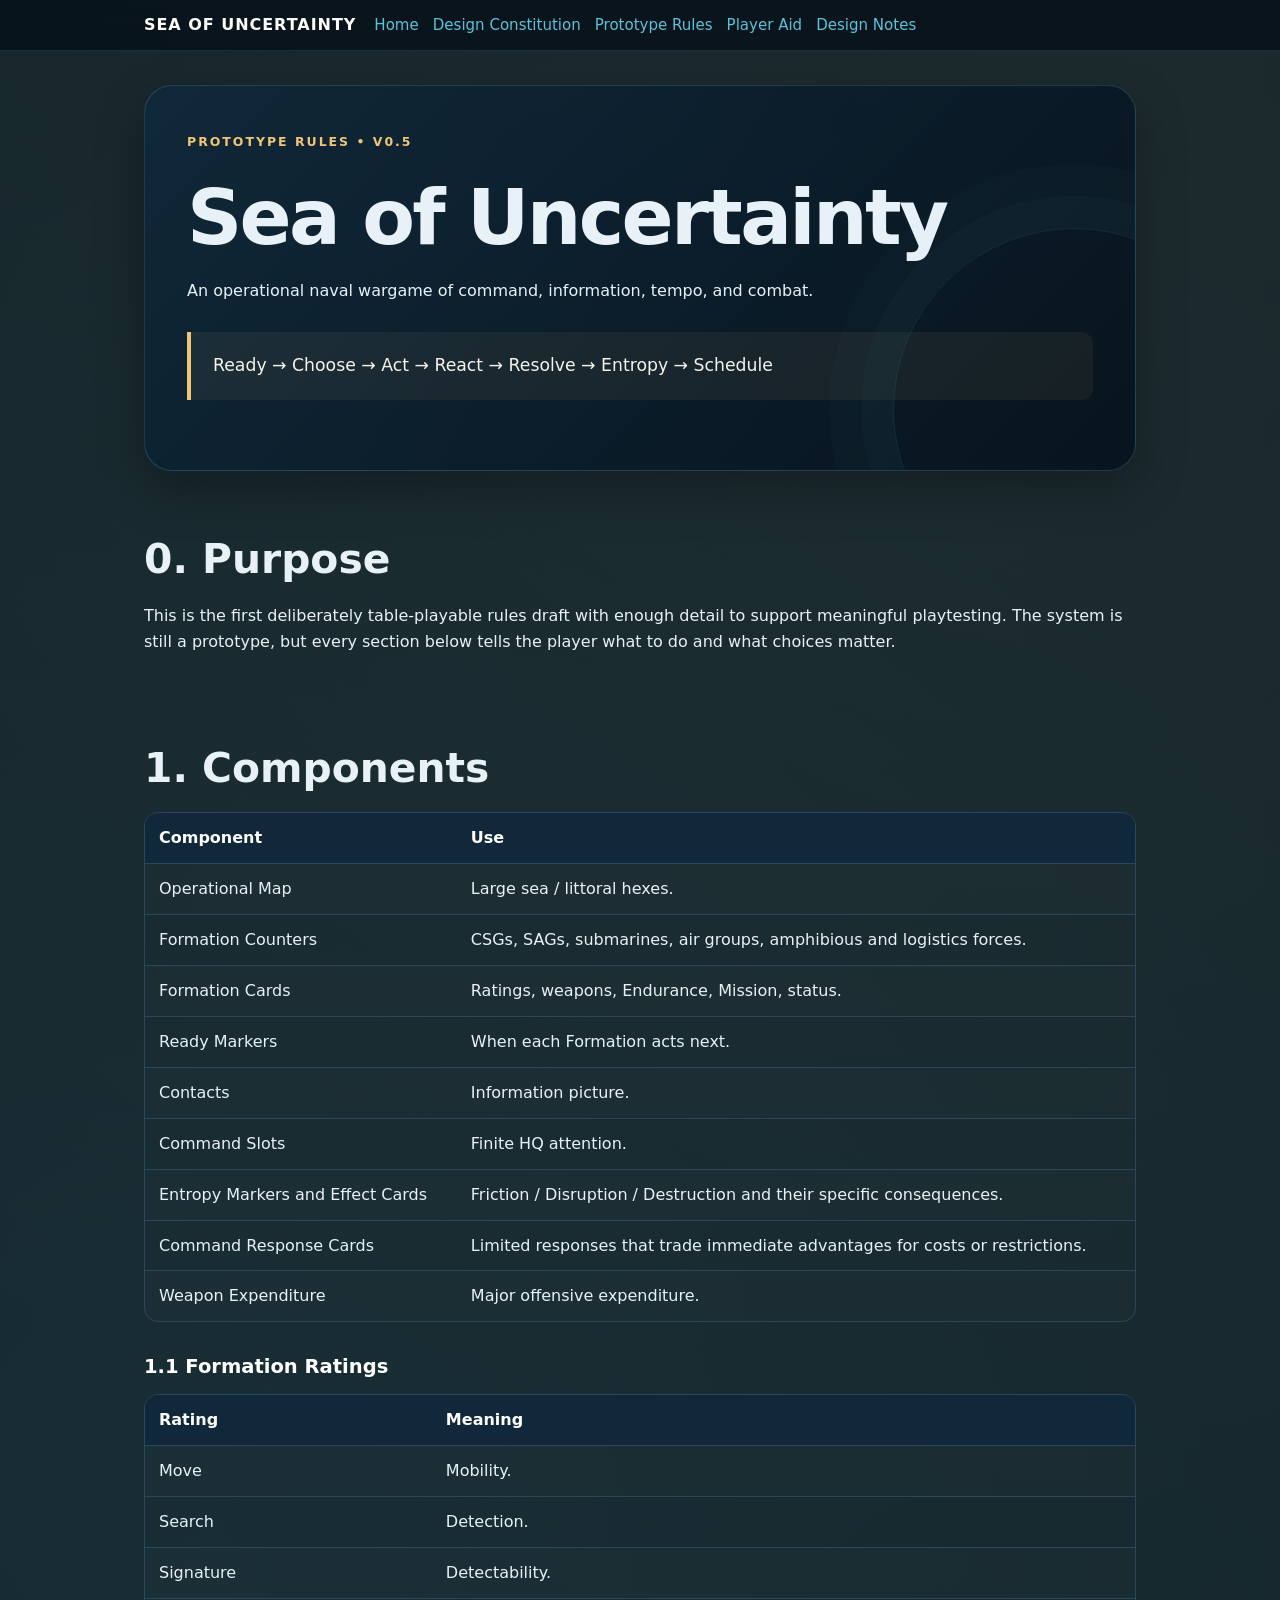
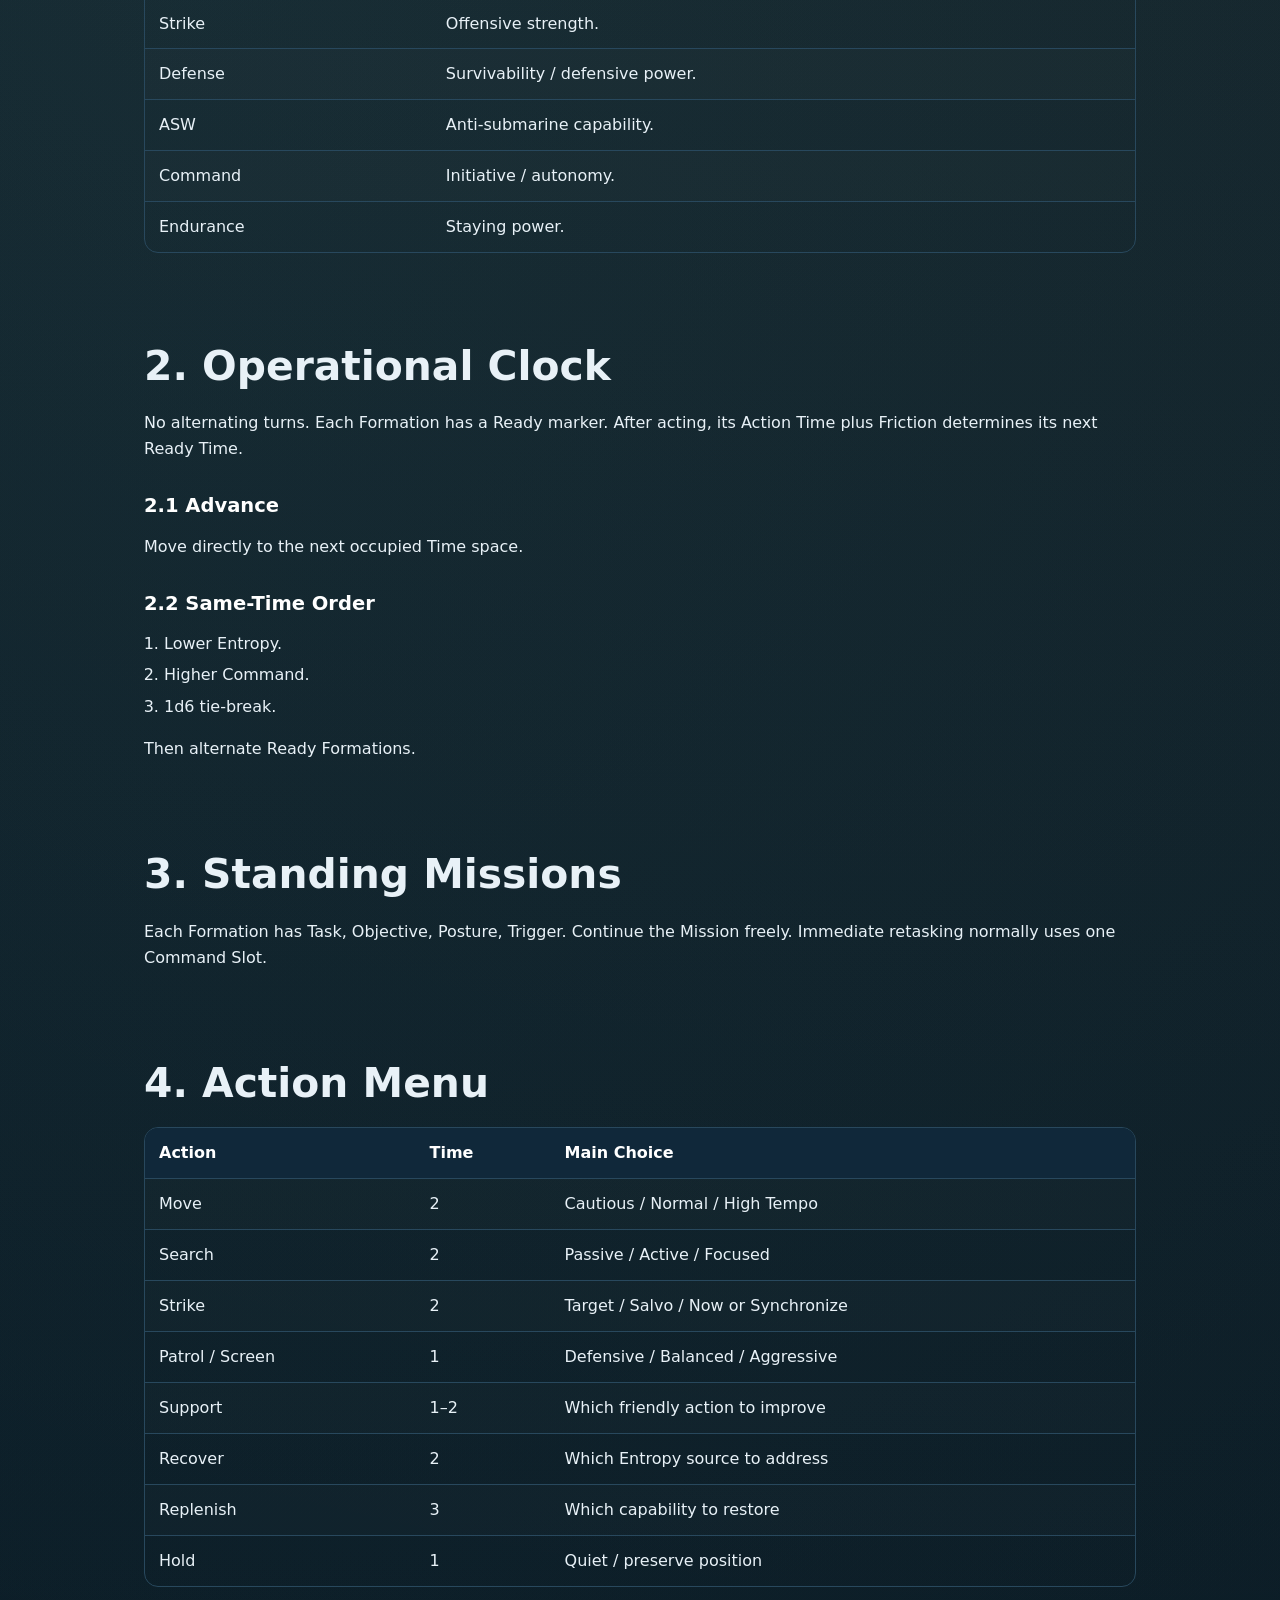
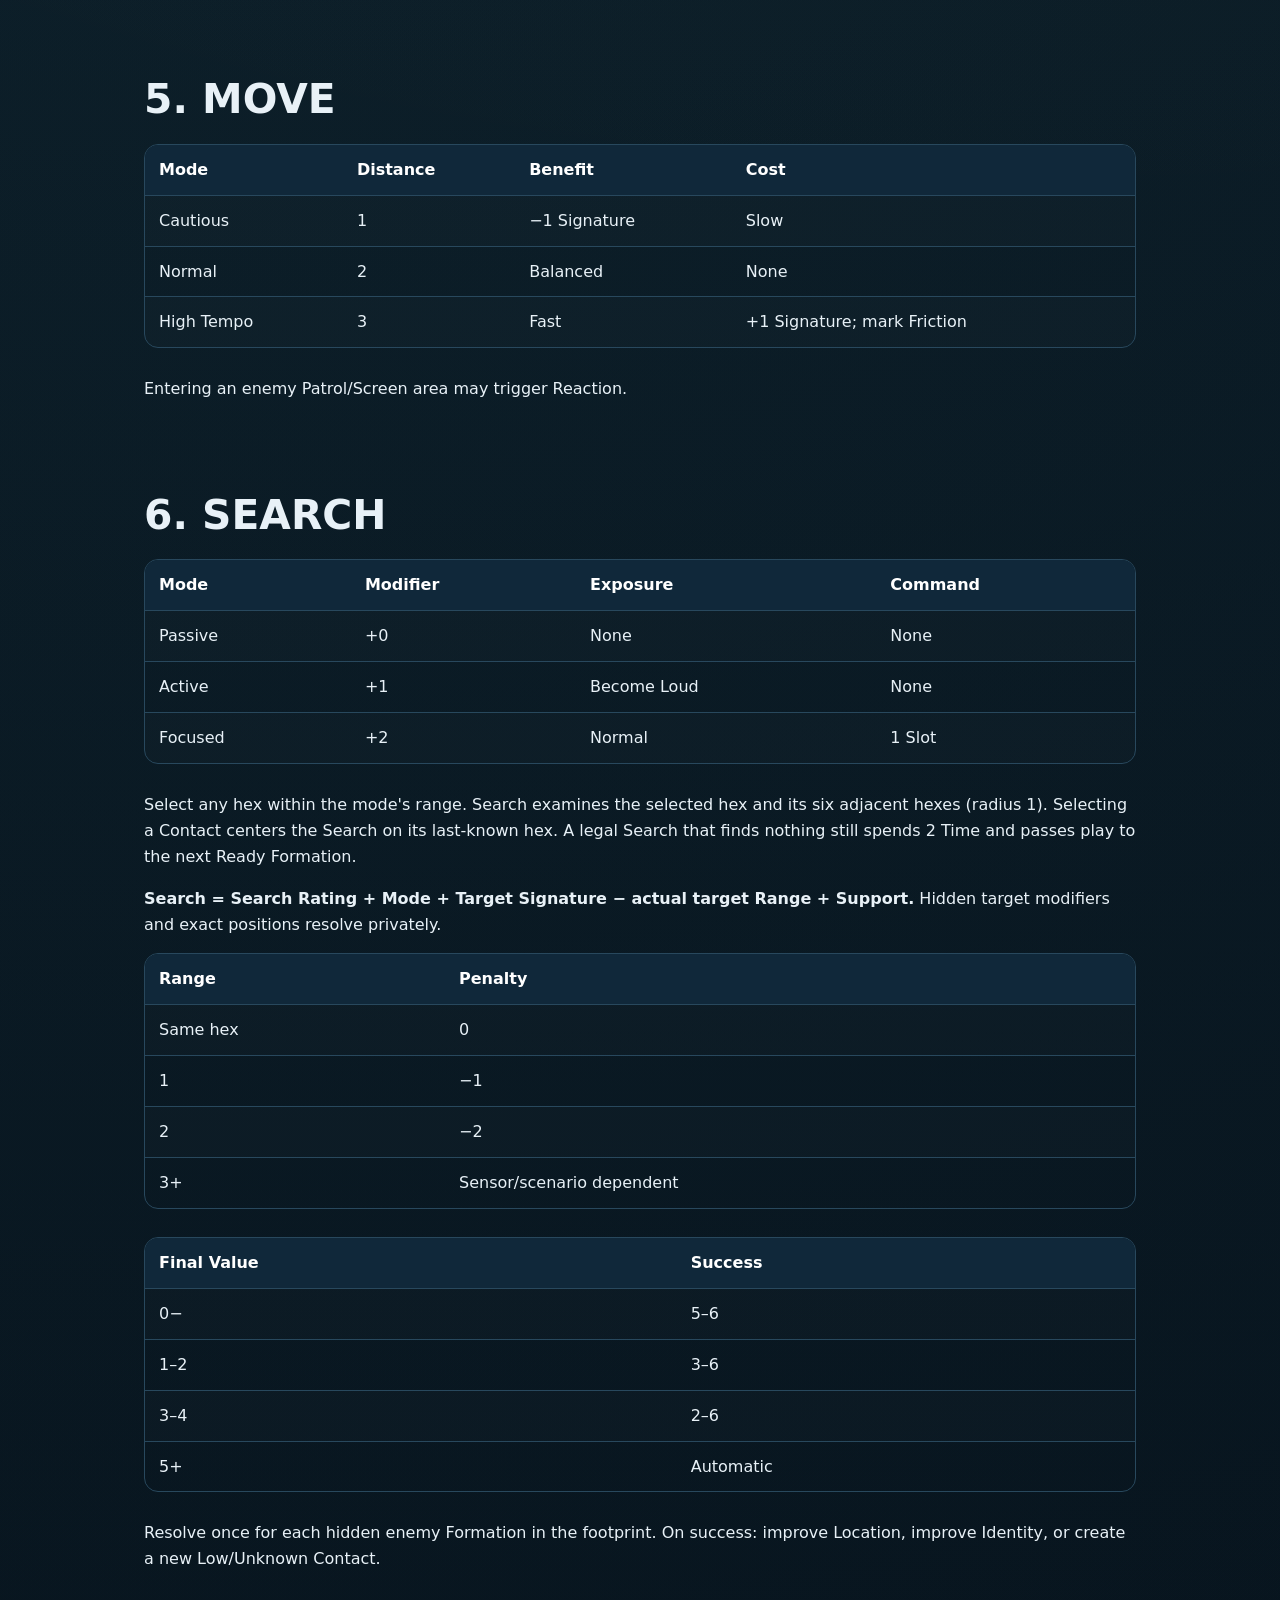
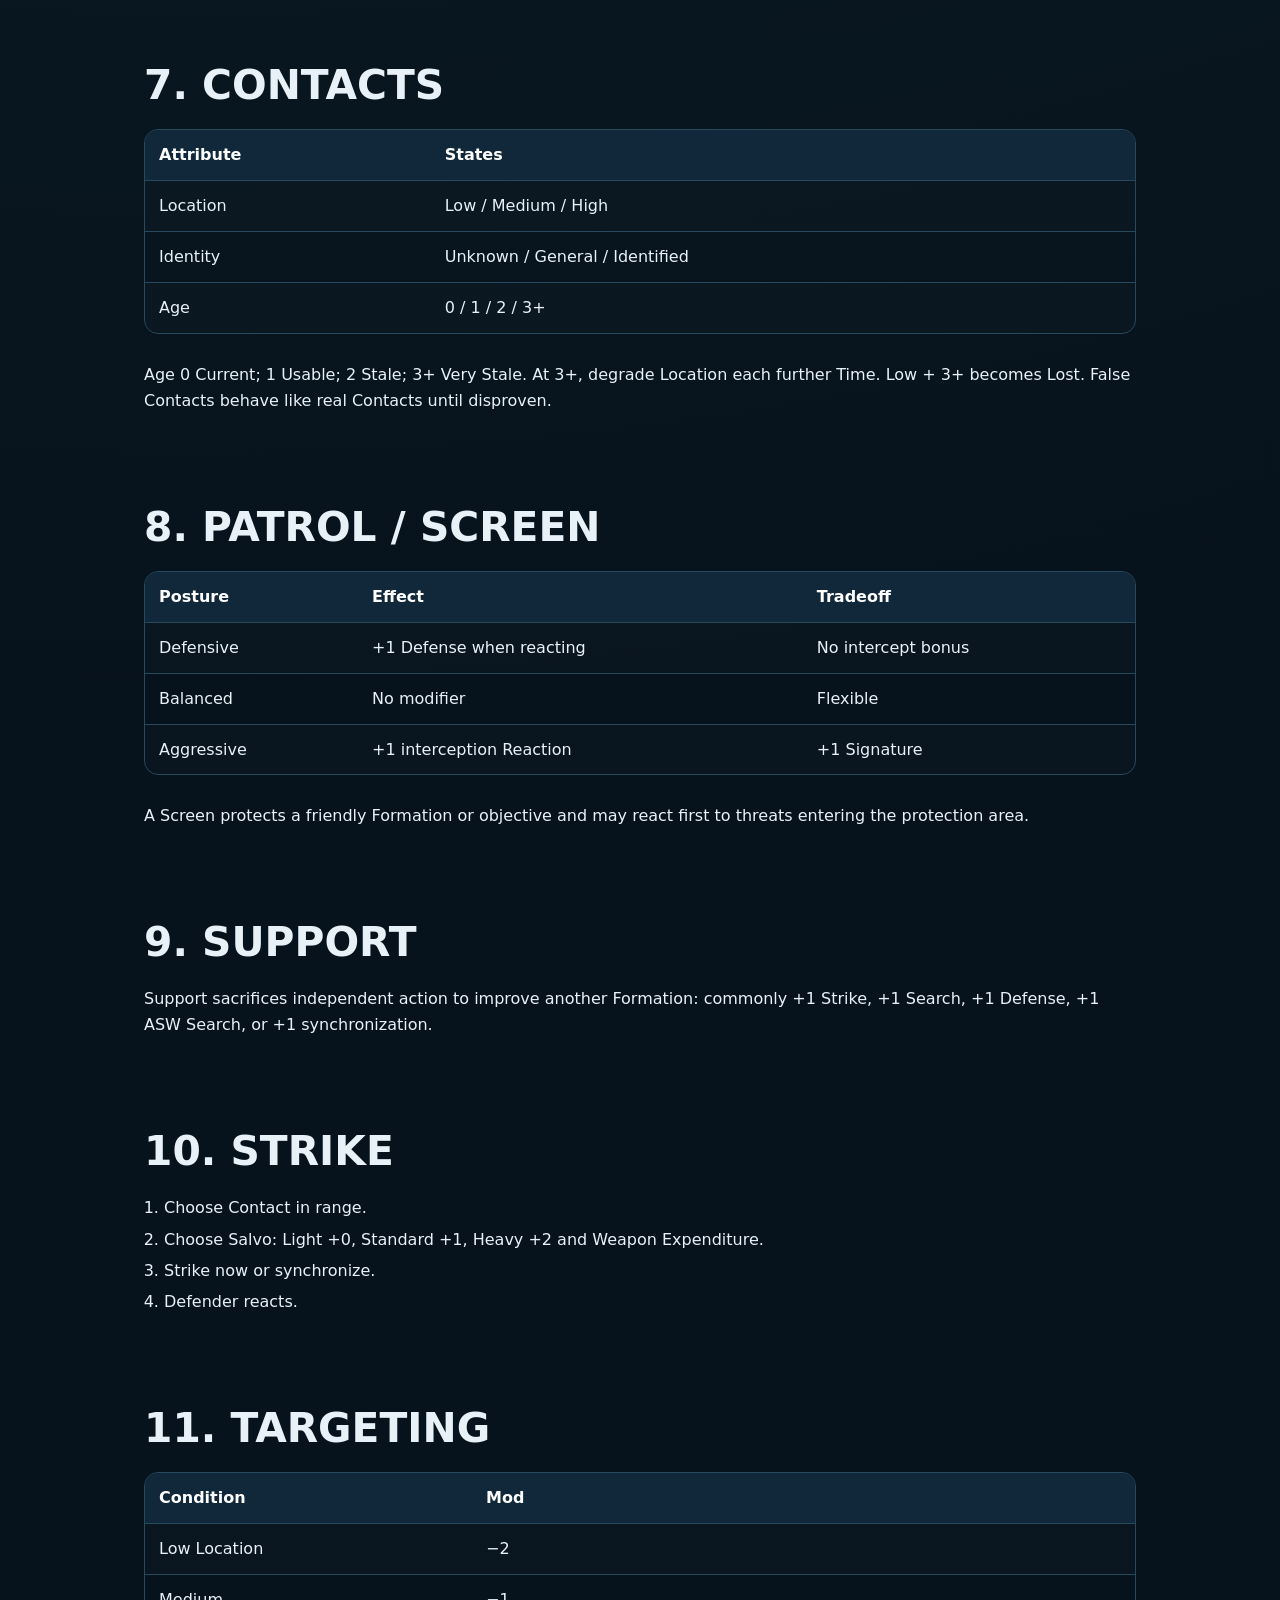
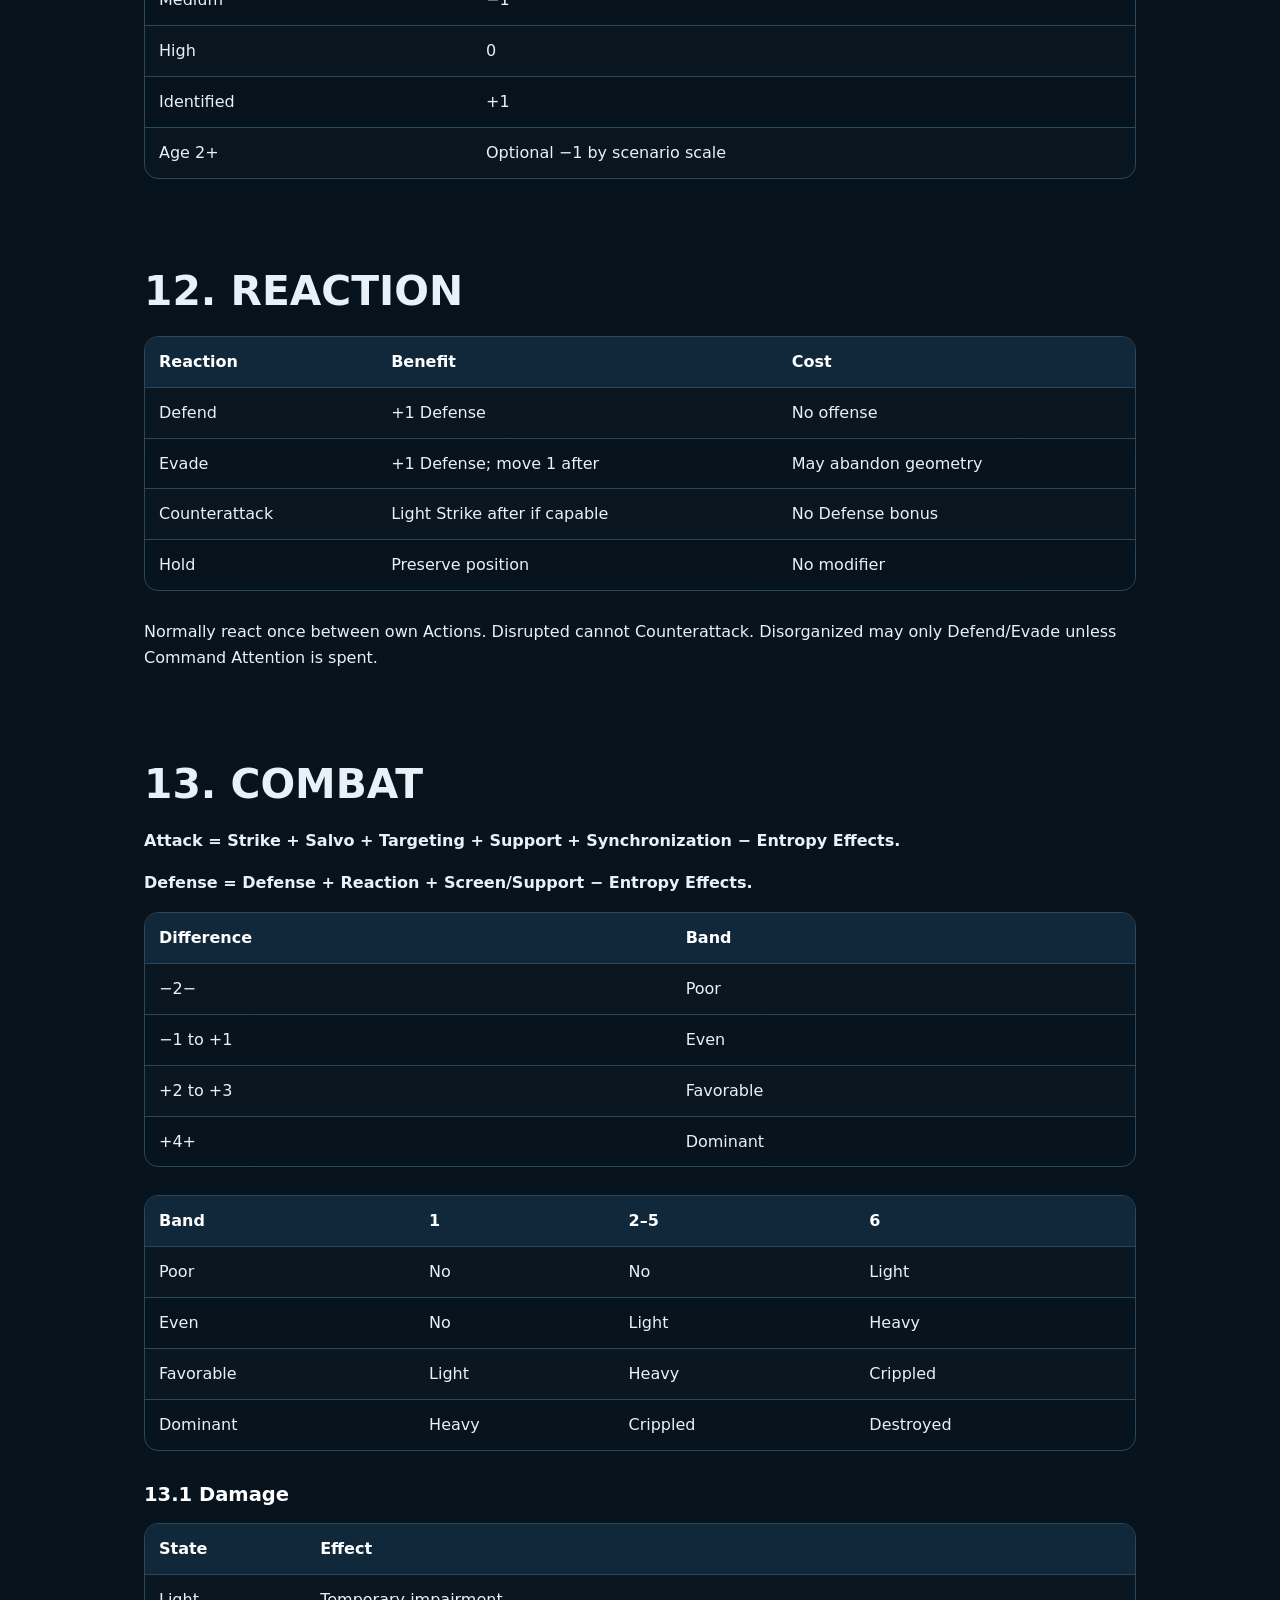
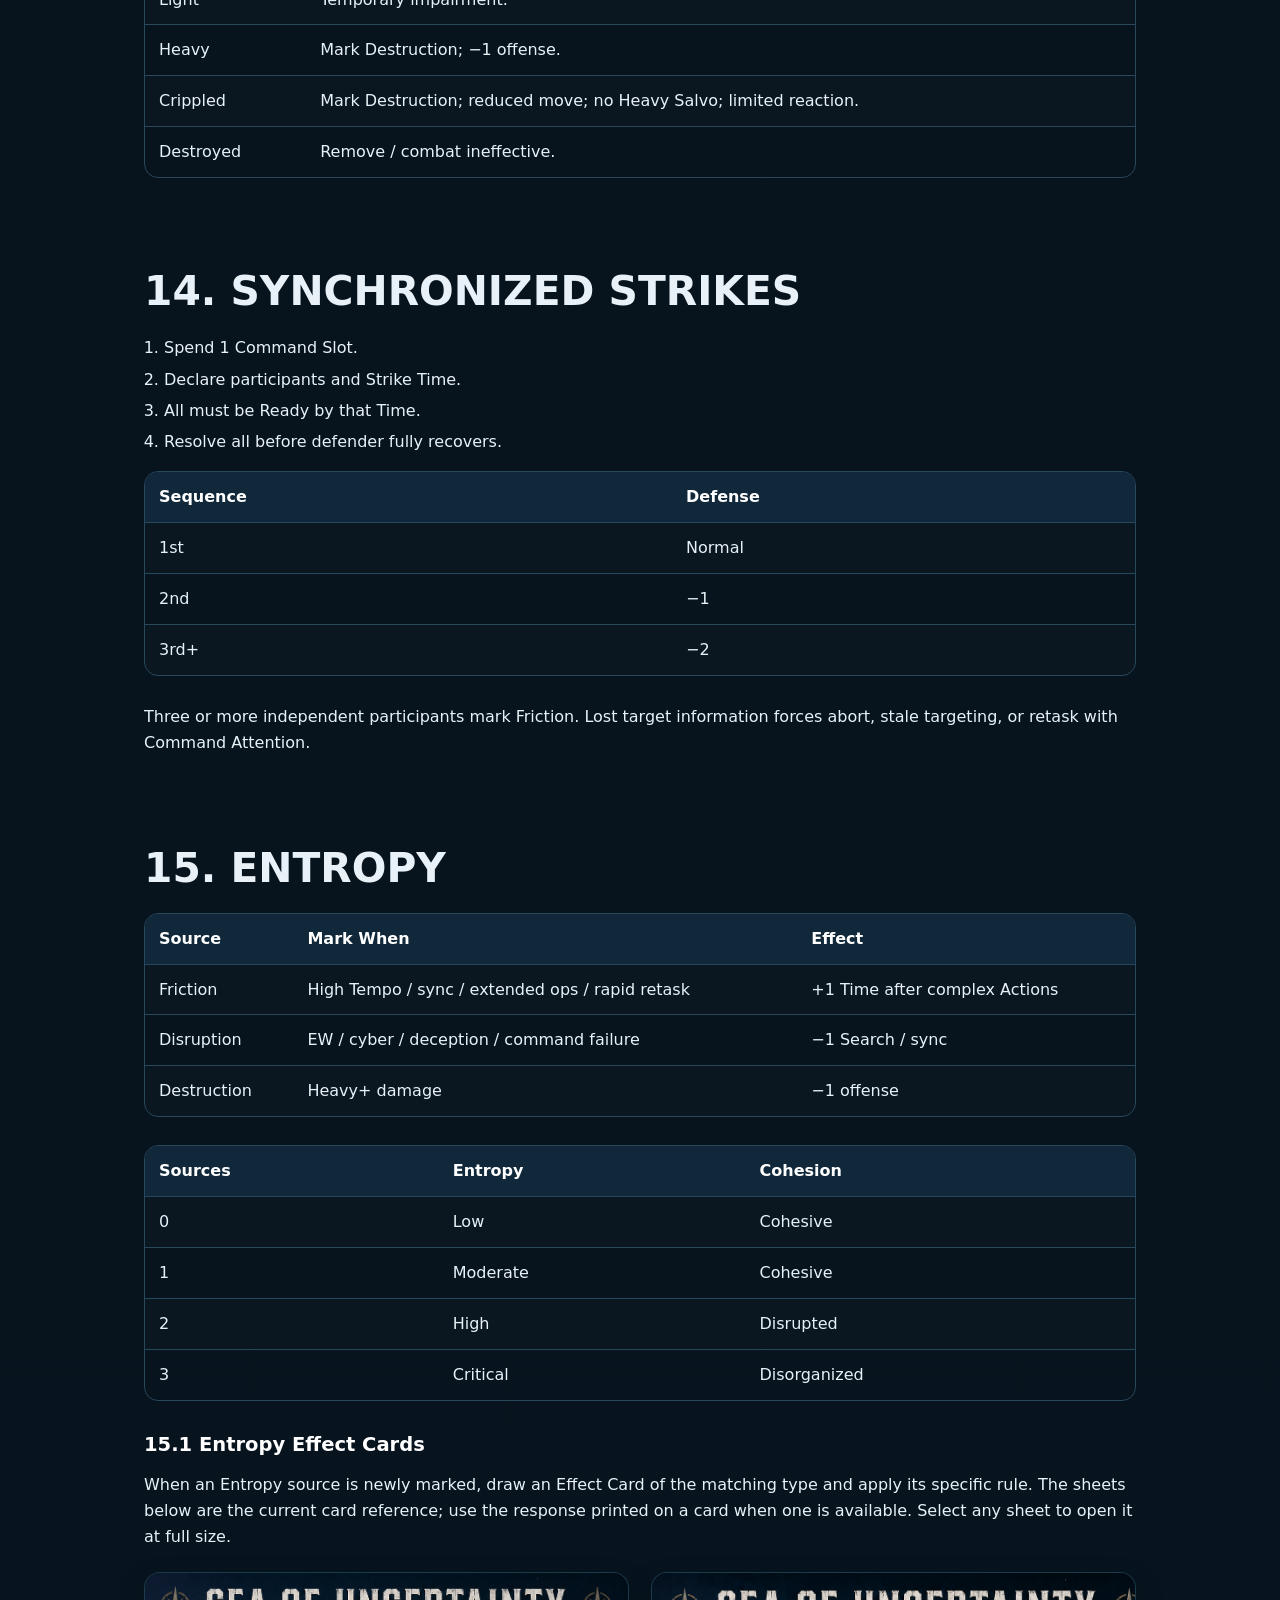
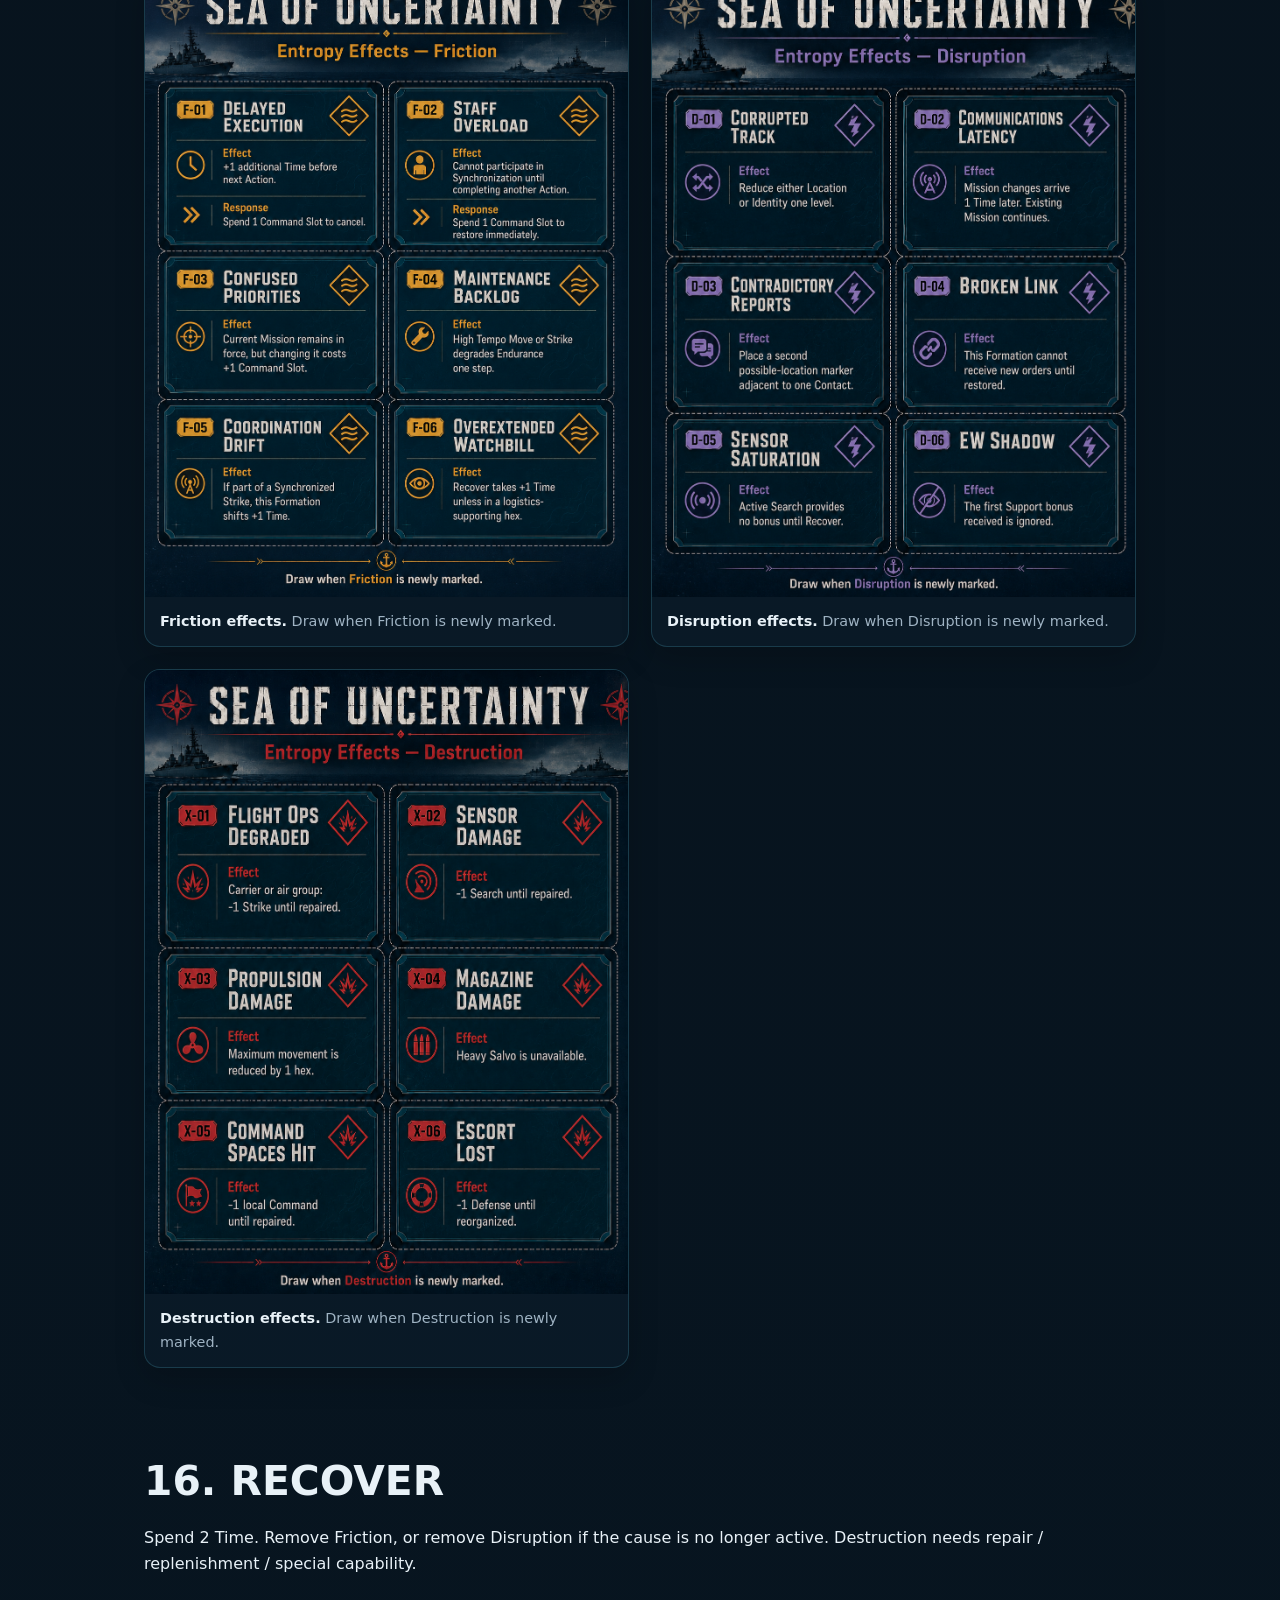
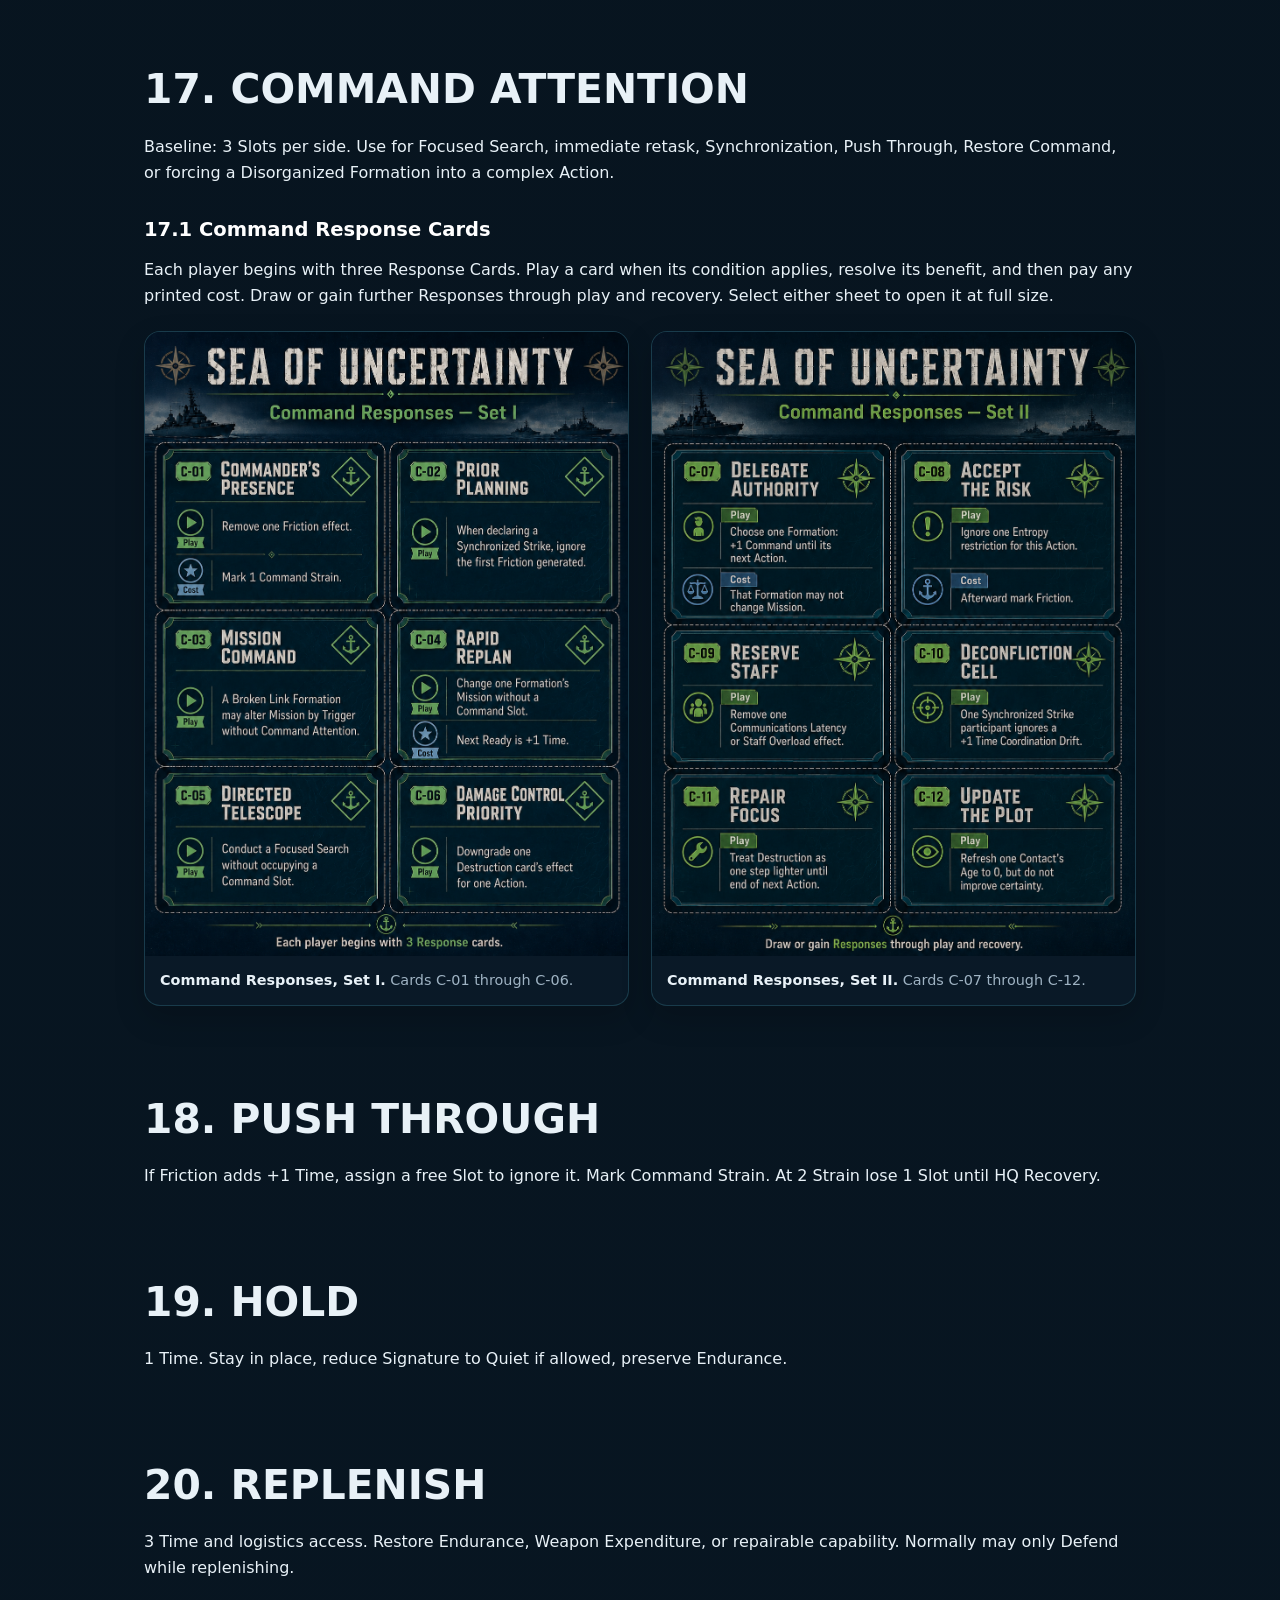
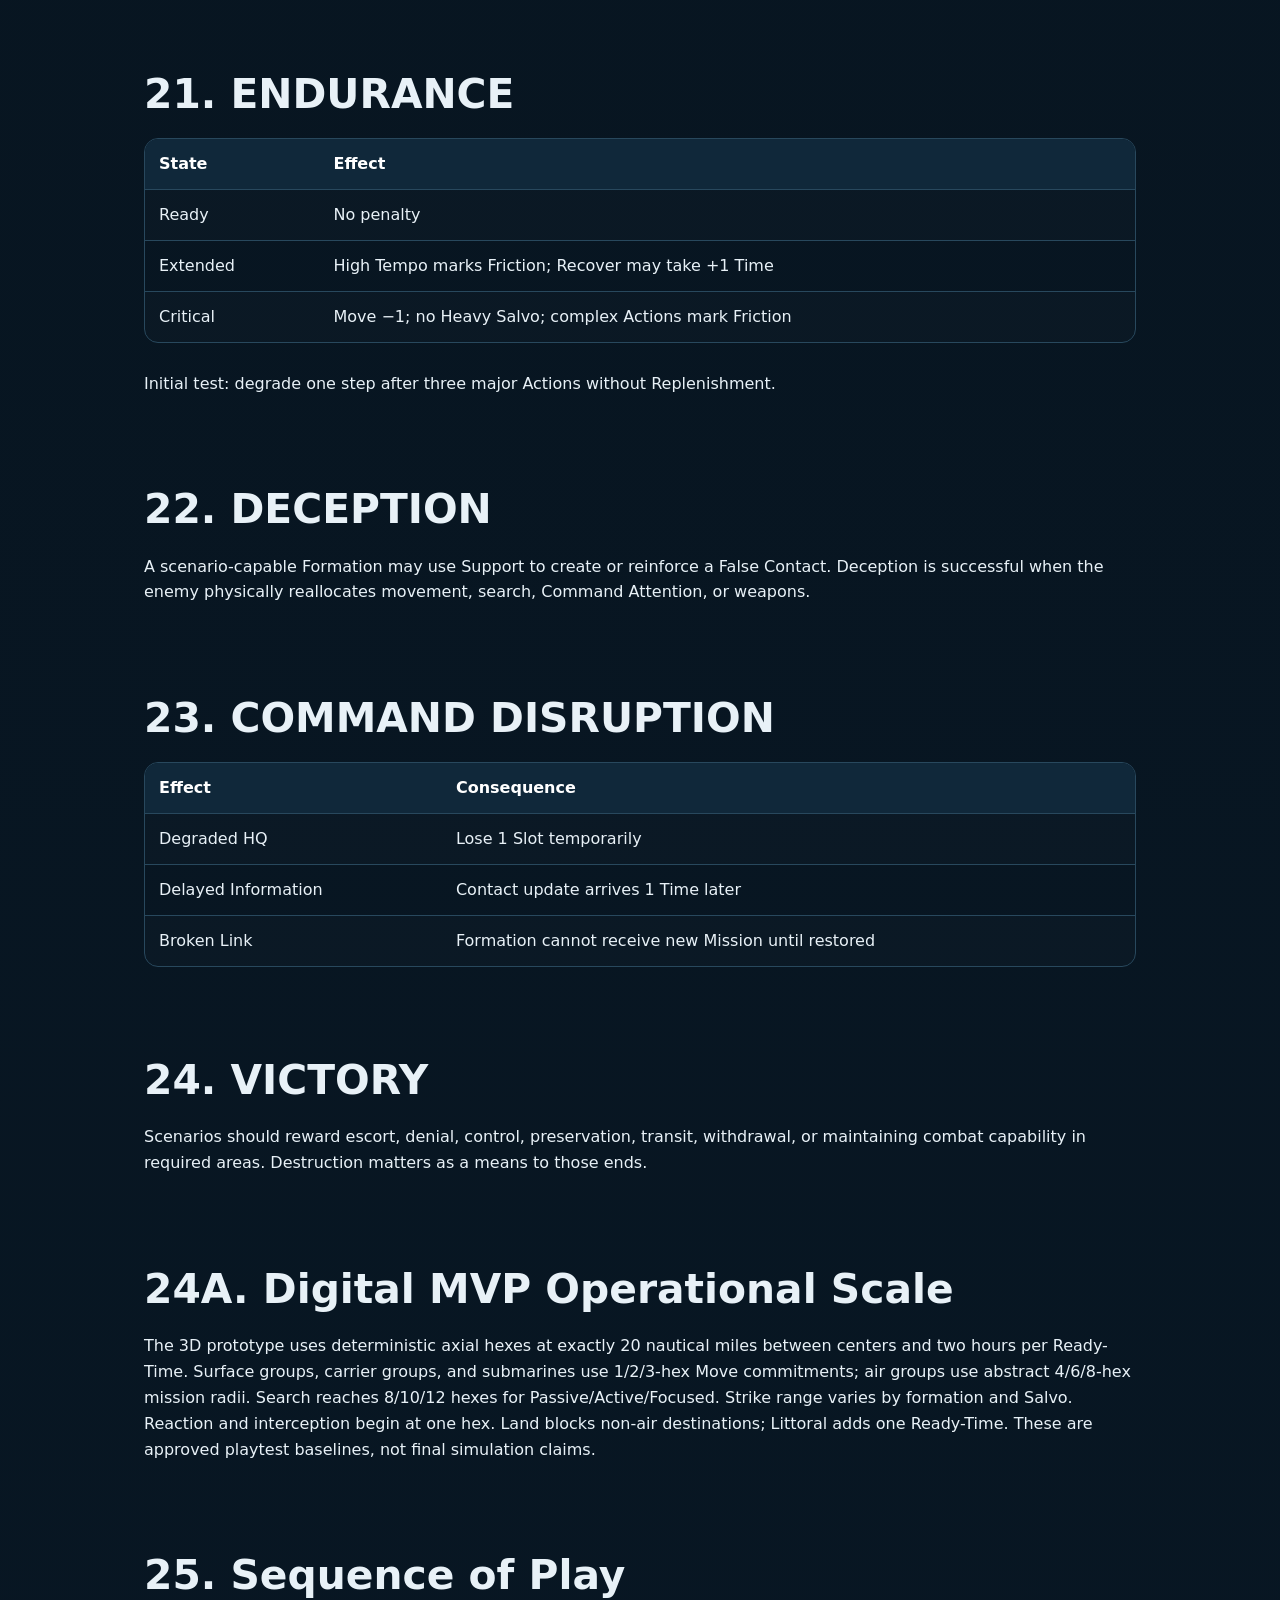
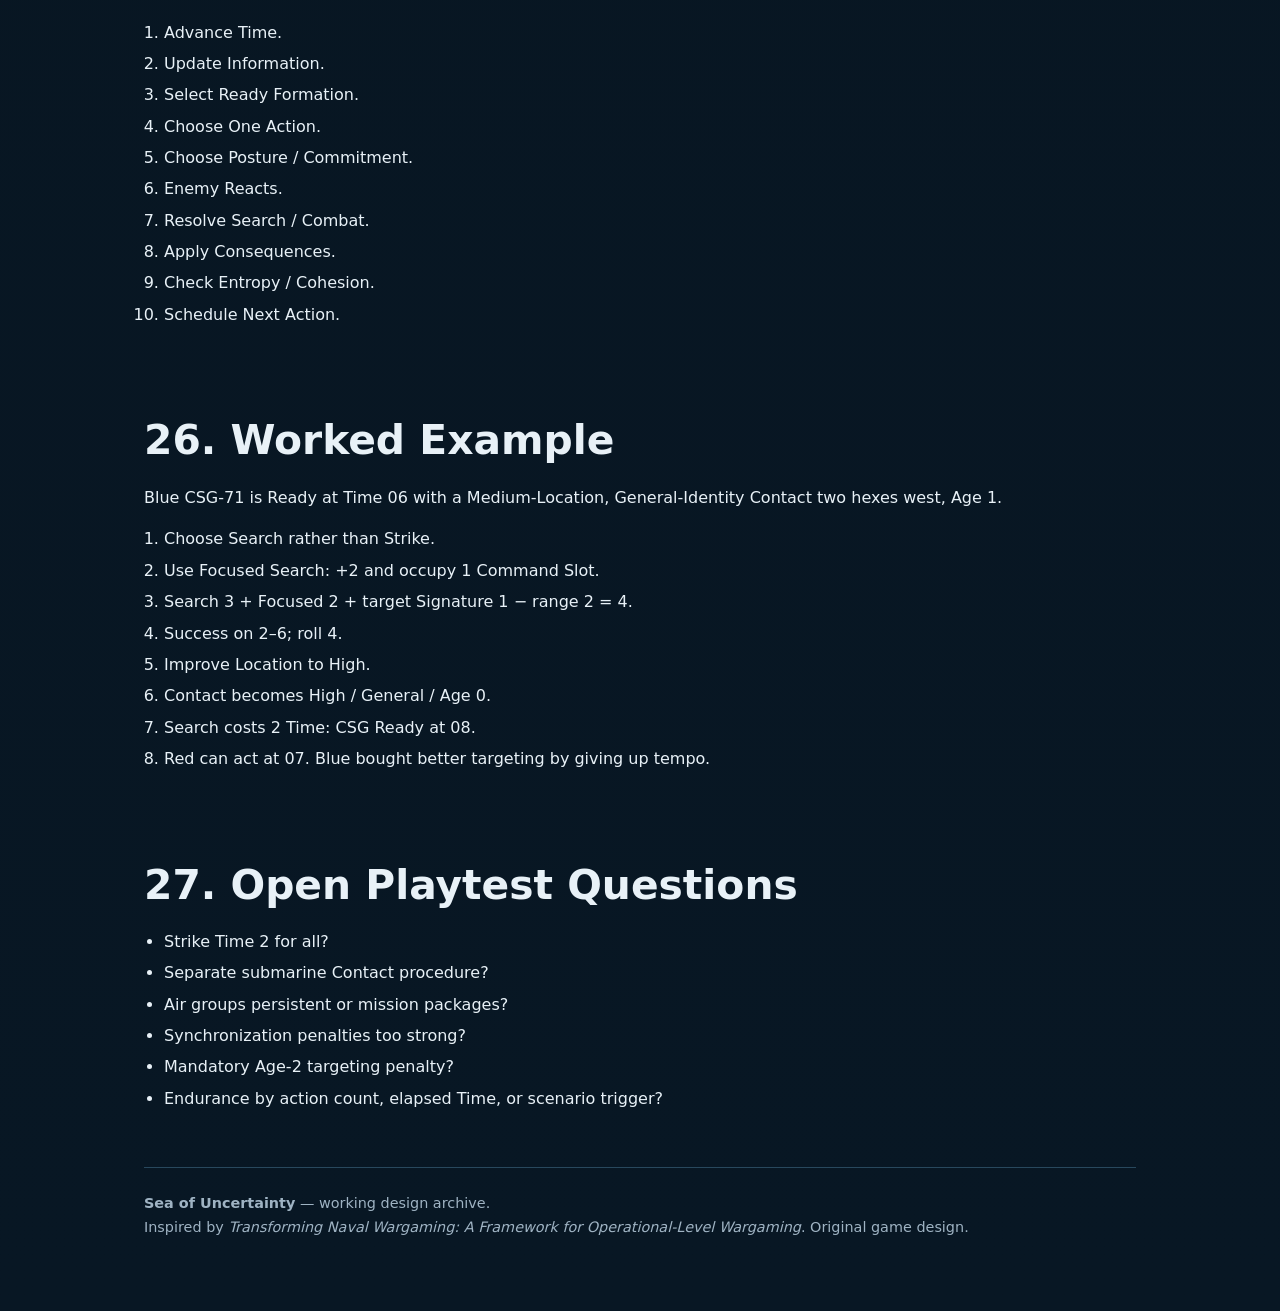
==== rules/SeaOfUncertainty/02_prototype_rules_v0_5.html @ 7df3f683 "Initial Sea of Uncertainty prototype" ====
<!doctype html><html><head><meta charset="utf-8"><meta name="viewport" content="width=device-width,initial-scale=1"><title>Sea of Uncertainty — Prototype Rules v0.5</title><link rel="stylesheet" href="styles.css"></head><body><div class="site-nav"><div class="inner">
<div class="brand"><strong>Sea of Uncertainty</strong></div>
<div class="navlinks">
<a href="index.html">Home</a>
<a href="01_design_constitution.html">Design Constitution</a>
<a href="02_prototype_rules_v0_5.html">Prototype Rules</a>
<a href="03_player_aid.html">Player Aid</a>
<a href="04_design_notes.html">Design Notes</a>
</div></div></div><main class="wrap">
<section class="hero"><span class="kicker">Prototype Rules • v0.5</span><h1>Sea of Uncertainty</h1><p>An operational naval wargame of command, information, tempo, and combat.</p><div class="quote">Ready → Choose → Act → React → Resolve → Entropy → Schedule</div></section>
<h2>0. Purpose</h2><p>This is the first deliberately table-playable rules draft with enough detail to support meaningful playtesting. The system is still a prototype, but every section below tells the player what to do and what choices matter.</p>
<h2>1. Components</h2><table><tr><th>Component</th><th>Use</th></tr><tr><td>Operational Map</td><td>Large sea / littoral hexes.</td></tr><tr><td>Formation Counters</td><td>CSGs, SAGs, submarines, air groups, amphibious and logistics forces.</td></tr><tr><td>Formation Cards</td><td>Ratings, weapons, Endurance, Mission, status.</td></tr><tr><td>Ready Markers</td><td>When each Formation acts next.</td></tr><tr><td>Contacts</td><td>Information picture.</td></tr><tr><td>Command Slots</td><td>Finite HQ attention.</td></tr><tr><td>Entropy Markers and Effect Cards</td><td>Friction / Disruption / Destruction and their specific consequences.</td></tr><tr><td>Command Response Cards</td><td>Limited responses that trade immediate advantages for costs or restrictions.</td></tr><tr><td>Weapon Expenditure</td><td>Major offensive expenditure.</td></tr></table>
<h3>1.1 Formation Ratings</h3><table><tr><th>Rating</th><th>Meaning</th></tr><tr><td>Move</td><td>Mobility.</td></tr><tr><td>Search</td><td>Detection.</td></tr><tr><td>Signature</td><td>Detectability.</td></tr><tr><td>Strike</td><td>Offensive strength.</td></tr><tr><td>Defense</td><td>Survivability / defensive power.</td></tr><tr><td>ASW</td><td>Anti-submarine capability.</td></tr><tr><td>Command</td><td>Initiative / autonomy.</td></tr><tr><td>Endurance</td><td>Staying power.</td></tr></table>
<h2>2. Operational Clock</h2><p>No alternating turns. Each Formation has a Ready marker. After acting, its Action Time plus Friction determines its next Ready Time.</p><h3>2.1 Advance</h3><p>Move directly to the next occupied Time space.</p><h3>2.2 Same-Time Order</h3><ol><li>Lower Entropy.</li><li>Higher Command.</li><li>1d6 tie-break.</li></ol><p>Then alternate Ready Formations.</p>
<h2>3. Standing Missions</h2><p>Each Formation has Task, Objective, Posture, Trigger. Continue the Mission freely. Immediate retasking normally uses one Command Slot.</p>
<h2>4. Action Menu</h2><table><tr><th>Action</th><th>Time</th><th>Main Choice</th></tr><tr><td>Move</td><td>2</td><td>Cautious / Normal / High Tempo</td></tr><tr><td>Search</td><td>2</td><td>Passive / Active / Focused</td></tr><tr><td>Strike</td><td>2</td><td>Target / Salvo / Now or Synchronize</td></tr><tr><td>Patrol / Screen</td><td>1</td><td>Defensive / Balanced / Aggressive</td></tr><tr><td>Support</td><td>1–2</td><td>Which friendly action to improve</td></tr><tr><td>Recover</td><td>2</td><td>Which Entropy source to address</td></tr><tr><td>Replenish</td><td>3</td><td>Which capability to restore</td></tr><tr><td>Hold</td><td>1</td><td>Quiet / preserve position</td></tr></table>
<h2>5. MOVE</h2><table><tr><th>Mode</th><th>Distance</th><th>Benefit</th><th>Cost</th></tr><tr><td>Cautious</td><td>1</td><td>−1 Signature</td><td>Slow</td></tr><tr><td>Normal</td><td>2</td><td>Balanced</td><td>None</td></tr><tr><td>High Tempo</td><td>3</td><td>Fast</td><td>+1 Signature; mark Friction</td></tr></table><p>Entering an enemy Patrol/Screen area may trigger Reaction.</p>
<h2>6. SEARCH</h2><table><tr><th>Mode</th><th>Modifier</th><th>Exposure</th><th>Command</th></tr><tr><td>Passive</td><td>+0</td><td>None</td><td>None</td></tr><tr><td>Active</td><td>+1</td><td>Become Loud</td><td>None</td></tr><tr><td>Focused</td><td>+2</td><td>Normal</td><td>1 Slot</td></tr></table><p>Select any hex within the mode's range. Search examines the selected hex and its six adjacent hexes (radius 1). Selecting a Contact centers the Search on its last-known hex. A legal Search that finds nothing still spends 2 Time and passes play to the next Ready Formation.</p><p><strong>Search = Search Rating + Mode + Target Signature − actual target Range + Support.</strong> Hidden target modifiers and exact positions resolve privately.</p><table><tr><th>Range</th><th>Penalty</th></tr><tr><td>Same hex</td><td>0</td></tr><tr><td>1</td><td>−1</td></tr><tr><td>2</td><td>−2</td></tr><tr><td>3+</td><td>Sensor/scenario dependent</td></tr></table><table><tr><th>Final Value</th><th>Success</th></tr><tr><td>0−</td><td>5–6</td></tr><tr><td>1–2</td><td>3–6</td></tr><tr><td>3–4</td><td>2–6</td></tr><tr><td>5+</td><td>Automatic</td></tr></table><p>Resolve once for each hidden enemy Formation in the footprint. On success: improve Location, improve Identity, or create a new Low/Unknown Contact.</p>
<h2>7. CONTACTS</h2><table><tr><th>Attribute</th><th>States</th></tr><tr><td>Location</td><td>Low / Medium / High</td></tr><tr><td>Identity</td><td>Unknown / General / Identified</td></tr><tr><td>Age</td><td>0 / 1 / 2 / 3+</td></tr></table><p>Age 0 Current; 1 Usable; 2 Stale; 3+ Very Stale. At 3+, degrade Location each further Time. Low + 3+ becomes Lost. False Contacts behave like real Contacts until disproven.</p>
<h2>8. PATROL / SCREEN</h2><table><tr><th>Posture</th><th>Effect</th><th>Tradeoff</th></tr><tr><td>Defensive</td><td>+1 Defense when reacting</td><td>No intercept bonus</td></tr><tr><td>Balanced</td><td>No modifier</td><td>Flexible</td></tr><tr><td>Aggressive</td><td>+1 interception Reaction</td><td>+1 Signature</td></tr></table><p>A Screen protects a friendly Formation or objective and may react first to threats entering the protection area.</p>
<h2>9. SUPPORT</h2><p>Support sacrifices independent action to improve another Formation: commonly +1 Strike, +1 Search, +1 Defense, +1 ASW Search, or +1 synchronization.</p>
<h2>10. STRIKE</h2><ol><li>Choose Contact in range.</li><li>Choose Salvo: Light +0, Standard +1, Heavy +2 and Weapon Expenditure.</li><li>Strike now or synchronize.</li><li>Defender reacts.</li></ol>
<h2>11. TARGETING</h2><table><tr><th>Condition</th><th>Mod</th></tr><tr><td>Low Location</td><td>−2</td></tr><tr><td>Medium</td><td>−1</td></tr><tr><td>High</td><td>0</td></tr><tr><td>Identified</td><td>+1</td></tr><tr><td>Age 2+</td><td>Optional −1 by scenario scale</td></tr></table>
<h2>12. REACTION</h2><table><tr><th>Reaction</th><th>Benefit</th><th>Cost</th></tr><tr><td>Defend</td><td>+1 Defense</td><td>No offense</td></tr><tr><td>Evade</td><td>+1 Defense; move 1 after</td><td>May abandon geometry</td></tr><tr><td>Counterattack</td><td>Light Strike after if capable</td><td>No Defense bonus</td></tr><tr><td>Hold</td><td>Preserve position</td><td>No modifier</td></tr></table><p>Normally react once between own Actions. Disrupted cannot Counterattack. Disorganized may only Defend/Evade unless Command Attention is spent.</p>
<h2>13. COMBAT</h2><p><strong>Attack = Strike + Salvo + Targeting + Support + Synchronization − Entropy Effects.</strong></p><p><strong>Defense = Defense + Reaction + Screen/Support − Entropy Effects.</strong></p><table><tr><th>Difference</th><th>Band</th></tr><tr><td>−2−</td><td>Poor</td></tr><tr><td>−1 to +1</td><td>Even</td></tr><tr><td>+2 to +3</td><td>Favorable</td></tr><tr><td>+4+</td><td>Dominant</td></tr></table><table><tr><th>Band</th><th>1</th><th>2–5</th><th>6</th></tr><tr><td>Poor</td><td>No</td><td>No</td><td>Light</td></tr><tr><td>Even</td><td>No</td><td>Light</td><td>Heavy</td></tr><tr><td>Favorable</td><td>Light</td><td>Heavy</td><td>Crippled</td></tr><tr><td>Dominant</td><td>Heavy</td><td>Crippled</td><td>Destroyed</td></tr></table>
<h3>13.1 Damage</h3><table><tr><th>State</th><th>Effect</th></tr><tr><td>Light</td><td>Temporary impairment.</td></tr><tr><td>Heavy</td><td>Mark Destruction; −1 offense.</td></tr><tr><td>Crippled</td><td>Mark Destruction; reduced move; no Heavy Salvo; limited reaction.</td></tr><tr><td>Destroyed</td><td>Remove / combat ineffective.</td></tr></table>
<h2>14. SYNCHRONIZED STRIKES</h2><ol><li>Spend 1 Command Slot.</li><li>Declare participants and Strike Time.</li><li>All must be Ready by that Time.</li><li>Resolve all before defender fully recovers.</li></ol><table><tr><th>Sequence</th><th>Defense</th></tr><tr><td>1st</td><td>Normal</td></tr><tr><td>2nd</td><td>−1</td></tr><tr><td>3rd+</td><td>−2</td></tr></table><p>Three or more independent participants mark Friction. Lost target information forces abort, stale targeting, or retask with Command Attention.</p>
<h2>15. ENTROPY</h2><table><tr><th>Source</th><th>Mark When</th><th>Effect</th></tr><tr><td>Friction</td><td>High Tempo / sync / extended ops / rapid retask</td><td>+1 Time after complex Actions</td></tr><tr><td>Disruption</td><td>EW / cyber / deception / command failure</td><td>−1 Search / sync</td></tr><tr><td>Destruction</td><td>Heavy+ damage</td><td>−1 offense</td></tr></table><table><tr><th>Sources</th><th>Entropy</th><th>Cohesion</th></tr><tr><td>0</td><td>Low</td><td>Cohesive</td></tr><tr><td>1</td><td>Moderate</td><td>Cohesive</td></tr><tr><td>2</td><td>High</td><td>Disrupted</td></tr><tr><td>3</td><td>Critical</td><td>Disorganized</td></tr></table>
<h3>15.1 Entropy Effect Cards</h3><p>When an Entropy source is newly marked, draw an Effect Card of the matching type and apply its specific rule. The sheets below are the current card reference; use the response printed on a card when one is available. Select any sheet to open it at full size.</p>
<div class="rules-gallery">
<figure class="rules-figure"><a href="images/entropy-friction.png"><img src="images/entropy-friction.png" alt="Six Friction effect cards: Delayed Execution, Staff Overload, Confused Priorities, Maintenance Backlog, Coordination Drift, and Overextended Watchbill"></a><figcaption><strong>Friction effects.</strong> Draw when Friction is newly marked.</figcaption></figure>
<figure class="rules-figure"><a href="images/entropy-disruption.png"><img src="images/entropy-disruption.png" alt="Six Disruption effect cards: Corrupted Track, Communications Latency, Contradictory Reports, Broken Link, Sensor Saturation, and EW Shadow"></a><figcaption><strong>Disruption effects.</strong> Draw when Disruption is newly marked.</figcaption></figure>
<figure class="rules-figure"><a href="images/entropy-destruction.png"><img src="images/entropy-destruction.png" alt="Six Destruction effect cards: Flight Ops Degraded, Sensor Damage, Propulsion Damage, Magazine Damage, Command Spaces Hit, and Escort Lost"></a><figcaption><strong>Destruction effects.</strong> Draw when Destruction is newly marked.</figcaption></figure>
</div>
<h2>16. RECOVER</h2><p>Spend 2 Time. Remove Friction, or remove Disruption if the cause is no longer active. Destruction needs repair / replenishment / special capability.</p>
<h2>17. COMMAND ATTENTION</h2><p>Baseline: 3 Slots per side. Use for Focused Search, immediate retask, Synchronization, Push Through, Restore Command, or forcing a Disorganized Formation into a complex Action.</p>
<h3>17.1 Command Response Cards</h3><p>Each player begins with three Response Cards. Play a card when its condition applies, resolve its benefit, and then pay any printed cost. Draw or gain further Responses through play and recovery. Select either sheet to open it at full size.</p>
<div class="rules-gallery">
<figure class="rules-figure"><a href="images/command-responses-set-1.png"><img src="images/command-responses-set-1.png" alt="Command Response cards Set I: Commander's Presence, Prior Planning, Mission Command, Rapid Replan, Directed Telescope, and Damage Control Priority"></a><figcaption><strong>Command Responses, Set I.</strong> Cards C-01 through C-06.</figcaption></figure>
<figure class="rules-figure"><a href="images/command-responses-set-2.png"><img src="images/command-responses-set-2.png" alt="Command Response cards Set II: Delegate Authority, Accept the Risk, Reserve Staff, Deconfliction Cell, Repair Focus, and Update the Plot"></a><figcaption><strong>Command Responses, Set II.</strong> Cards C-07 through C-12.</figcaption></figure>
</div>
<h2>18. PUSH THROUGH</h2><p>If Friction adds +1 Time, assign a free Slot to ignore it. Mark Command Strain. At 2 Strain lose 1 Slot until HQ Recovery.</p>
<h2>19. HOLD</h2><p>1 Time. Stay in place, reduce Signature to Quiet if allowed, preserve Endurance.</p>
<h2>20. REPLENISH</h2><p>3 Time and logistics access. Restore Endurance, Weapon Expenditure, or repairable capability. Normally may only Defend while replenishing.</p>
<h2>21. ENDURANCE</h2><table><tr><th>State</th><th>Effect</th></tr><tr><td>Ready</td><td>No penalty</td></tr><tr><td>Extended</td><td>High Tempo marks Friction; Recover may take +1 Time</td></tr><tr><td>Critical</td><td>Move −1; no Heavy Salvo; complex Actions mark Friction</td></tr></table><p>Initial test: degrade one step after three major Actions without Replenishment.</p>
<h2>22. DECEPTION</h2><p>A scenario-capable Formation may use Support to create or reinforce a False Contact. Deception is successful when the enemy physically reallocates movement, search, Command Attention, or weapons.</p>
<h2>23. COMMAND DISRUPTION</h2><table><tr><th>Effect</th><th>Consequence</th></tr><tr><td>Degraded HQ</td><td>Lose 1 Slot temporarily</td></tr><tr><td>Delayed Information</td><td>Contact update arrives 1 Time later</td></tr><tr><td>Broken Link</td><td>Formation cannot receive new Mission until restored</td></tr></table>
<h2>24. VICTORY</h2><p>Scenarios should reward escort, denial, control, preservation, transit, withdrawal, or maintaining combat capability in required areas. Destruction matters as a means to those ends.</p>
<h2>24A. Digital MVP Operational Scale</h2><p>The 3D prototype uses deterministic axial hexes at exactly 20 nautical miles between centers and two hours per Ready-Time. Surface groups, carrier groups, and submarines use 1/2/3-hex Move commitments; air groups use abstract 4/6/8-hex mission radii. Search reaches 8/10/12 hexes for Passive/Active/Focused. Strike range varies by formation and Salvo. Reaction and interception begin at one hex. Land blocks non-air destinations; Littoral adds one Ready-Time. These are approved playtest baselines, not final simulation claims.</p>
<h2>25. Sequence of Play</h2><ol><li>Advance Time.</li><li>Update Information.</li><li>Select Ready Formation.</li><li>Choose One Action.</li><li>Choose Posture / Commitment.</li><li>Enemy Reacts.</li><li>Resolve Search / Combat.</li><li>Apply Consequences.</li><li>Check Entropy / Cohesion.</li><li>Schedule Next Action.</li></ol>
<h2>26. Worked Example</h2><p>Blue CSG-71 is Ready at Time 06 with a Medium-Location, General-Identity Contact two hexes west, Age 1.</p><ol><li>Choose Search rather than Strike.</li><li>Use Focused Search: +2 and occupy 1 Command Slot.</li><li>Search 3 + Focused 2 + target Signature 1 − range 2 = 4.</li><li>Success on 2–6; roll 4.</li><li>Improve Location to High.</li><li>Contact becomes High / General / Age 0.</li><li>Search costs 2 Time: CSG Ready at 08.</li><li>Red can act at 07. Blue bought better targeting by giving up tempo.</li></ol>
<h2>27. Open Playtest Questions</h2><ul><li>Strike Time 2 for all?</li><li>Separate submarine Contact procedure?</li><li>Air groups persistent or mission packages?</li><li>Synchronization penalties too strong?</li><li>Mandatory Age-2 targeting penalty?</li><li>Endurance by action count, elapsed Time, or scenario trigger?</li></ul>
<footer><strong>Sea of Uncertainty</strong> — working design archive.<br>
Inspired by <em>Transforming Naval Wargaming: A Framework for Operational-Level Wargaming</em>. Original game design.</footer></main></body></html>
---- rules/SeaOfUncertainty/styles.css ----
:root{
  --ink:#e8f1f7;
  --muted:#9fb3c3;
  --bg:#07131d;
  --panel:#0c1d2a;
  --panel2:#10283a;
  --line:#28485d;
  --accent:#59c3d9;
  --accent2:#f0c674;
  --danger:#ef7d7d;
  --good:#80cfa9;
  --shadow:0 18px 50px rgba(0,0,0,.28);
  --radius:18px;
}
*{box-sizing:border-box}
html{scroll-behavior:smooth}
body{
  margin:0;
  font-family:Inter,ui-sans-serif,system-ui,-apple-system,Segoe UI,Roboto,Helvetica,Arial,sans-serif;
  color:var(--ink);
  background:
    radial-gradient(circle at 15% 10%, rgba(89,195,217,.12), transparent 28%),
    radial-gradient(circle at 85% 0%, rgba(240,198,116,.08), transparent 22%),
    linear-gradient(180deg,#06111a 0%,#07131d 55%,#081724 100%);
  line-height:1.62;
}
a{color:var(--accent);text-decoration:none}
a:hover{text-decoration:underline}
.wrap{max-width:1120px;margin:0 auto;padding:34px 64px 72px}
.site-nav{
  position:sticky;top:0;z-index:10;
  backdrop-filter:blur(16px);
  background:rgba(6,17,26,.84);
  border-bottom:1px solid rgba(89,195,217,.16);
}
.site-nav .inner{
  max-width:1120px;margin:0 auto;padding:12px 64px;
  display:flex;gap:18px;align-items:center;flex-wrap:wrap;
}
.brand{font-weight:800;letter-spacing:.06em;text-transform:uppercase;color:#fff}
.navlinks{display:flex;gap:14px;flex-wrap:wrap;font-size:.94rem}
.hero{
  padding:42px;
  border:1px solid rgba(89,195,217,.22);
  background:linear-gradient(135deg,rgba(16,40,58,.92),rgba(7,19,29,.95));
  border-radius:28px;
  box-shadow:var(--shadow);
  position:relative;
  overflow:hidden;
}
.hero:after{
  content:"";
  position:absolute;inset:auto -120px -120px auto;
  width:360px;height:360px;border-radius:50%;
  border:1px solid rgba(89,195,217,.12);
  box-shadow:0 0 0 32px rgba(89,195,217,.025),0 0 0 64px rgba(89,195,217,.018);
}
.kicker{
  display:inline-block;
  font-size:.78rem;font-weight:800;letter-spacing:.16em;text-transform:uppercase;
  color:var(--accent2);margin-bottom:10px
}
h1,h2,h3{line-height:1.15}
h1{font-size:clamp(2.5rem,6vw,5.3rem);margin:.15em 0 .2em;letter-spacing:-.035em}
h2{font-size:clamp(1.7rem,3.2vw,2.55rem);margin:2.2em 0 .5em}
h3{font-size:1.22rem;margin:1.7em 0 .4em;color:#fff}
.subtitle{font-size:1.2rem;color:var(--muted);max-width:850px}
.quote{
  margin:28px 0;padding:20px 22px;border-left:4px solid var(--accent2);
  background:rgba(240,198,116,.06);border-radius:0 12px 12px 0;
  font-size:1.08rem;color:#f5f3eb
}
.grid{display:grid;grid-template-columns:repeat(12,1fr);gap:18px;margin:24px 0}
.card{
  grid-column:span 4;
  padding:22px;border-radius:var(--radius);
  background:linear-gradient(180deg,rgba(16,40,58,.86),rgba(12,29,42,.86));
  border:1px solid rgba(89,195,217,.16);
  box-shadow:0 12px 30px rgba(0,0,0,.16)
}
.card h3{margin-top:0}
.card p:last-child{margin-bottom:0}
.wide{grid-column:span 6}
.full{grid-column:1/-1}
.badge{
  display:inline-flex;align-items:center;gap:7px;
  padding:4px 9px;border-radius:999px;background:rgba(89,195,217,.1);
  color:var(--accent);border:1px solid rgba(89,195,217,.16);
  font-size:.75rem;font-weight:800;letter-spacing:.04em;text-transform:uppercase
}
table{width:100%;border-collapse:separate;border-spacing:0;margin:16px 0 28px;overflow:hidden;border-radius:14px;border:1px solid var(--line)}
th,td{padding:12px 14px;border-bottom:1px solid var(--line);vertical-align:top}
th{background:#10283a;text-align:left;color:#fff}
tr:last-child td{border-bottom:none}
tr:nth-child(even) td{background:rgba(255,255,255,.012)}
.callout{
  padding:18px 20px;margin:18px 0;border:1px solid rgba(89,195,217,.2);
  background:rgba(89,195,217,.055);border-radius:14px
}
.callout.good{border-color:rgba(128,207,169,.3);background:rgba(128,207,169,.06)}
.callout.warn{border-color:rgba(240,198,116,.32);background:rgba(240,198,116,.06)}
.callout.danger{border-color:rgba(239,125,125,.28);background:rgba(239,125,125,.05)}
.rules-gallery{
  display:grid;
  grid-template-columns:repeat(2,minmax(0,1fr));
  gap:22px;
  margin:22px 0 34px;
}
.rules-figure{
  margin:0;
  overflow:hidden;
  border:1px solid rgba(89,195,217,.2);
  border-radius:16px;
  background:rgba(12,29,42,.72);
  box-shadow:0 12px 30px rgba(0,0,0,.18);
}
.rules-figure a{display:block;background:#04101a}
.rules-figure img{
  display:block;
  width:100%;
  height:auto;
  aspect-ratio:552/713;
}
.rules-figure figcaption{
  padding:13px 15px;
  color:var(--muted);
  font-size:.9rem;
}
.rules-figure figcaption strong{color:var(--ink)}
.phase{
  margin:18px 0;padding:22px;border-radius:16px;
  border:1px solid var(--line);background:rgba(12,29,42,.74)
}
.phase-no{
  float:left;width:42px;height:42px;border-radius:50%;
  display:grid;place-items:center;margin-right:14px;
  background:var(--accent);color:#06111a;font-weight:900
}
.phase h3{margin:0 0 4px}
.phase .ask{color:var(--accent2);font-weight:800}
ul,ol{padding-left:1.25rem}
li{margin:.34em 0}
hr{border:0;border-top:1px solid var(--line);margin:36px 0}
footer{margin-top:56px;padding-top:24px;border-top:1px solid var(--line);color:var(--muted);font-size:.9rem}
.small{font-size:.9rem;color:var(--muted)}
code,pre{font-family:ui-monospace,SFMono-Regular,Consolas,monospace}
pre{
  padding:16px;overflow:auto;border-radius:12px;background:#06111a;border:1px solid var(--line);color:#ccecf4
}
.risk{color:var(--danger);font-weight:700}
.reward{color:var(--good);font-weight:700}
.choice-row{
  display:grid;grid-template-columns:1.1fr 1.2fr 1.2fr;gap:10px;
  padding:12px 0;border-bottom:1px dashed rgba(159,179,195,.2)
}
.choice-row:last-child{border-bottom:0}
.toc{columns:2;column-gap:28px}
.toc a{display:block;padding:5px 0;break-inside:avoid}
details{
  margin:12px 0;padding:14px 16px;border-radius:12px;border:1px solid var(--line);background:rgba(12,29,42,.55)
}
summary{cursor:pointer;font-weight:800;color:#fff}
@media(max-width:1000px){
  .wrap{padding-left:40px;padding-right:40px}
  .site-nav .inner{padding-left:40px;padding-right:40px}
}
@media(max-width:850px){
  .card,.wide{grid-column:1/-1}
  .hero{padding:28px}
  .toc{columns:1}
  .choice-row{grid-template-columns:1fr}
  .rules-gallery{grid-template-columns:1fr}
}
@media(max-width:600px){
  .wrap{padding-left:20px;padding-right:20px}
  .site-nav .inner{padding-left:20px;padding-right:20px}
}
@media print{
  .site-nav{display:none}
  body{background:#fff;color:#111}
  .wrap{max-width:none;padding:0}
  .hero,.card,.phase,.callout,details{box-shadow:none;background:#fff;color:#111;border-color:#bbb}
  h1,h2,h3,.brand,th,summary{color:#111}
  .subtitle,.small,footer{color:#444}
  table{border-color:#999}
  th{background:#eee}
  a{color:#111}
  .quote{background:#f6f6f6;color:#111}
  .rules-gallery{display:block}
  .rules-figure{margin:0 0 24px;break-inside:avoid;box-shadow:none;background:#fff;border-color:#999}
  .rules-figure a{background:#fff}
  .rules-figure img{max-height:9in;width:auto;max-width:100%;margin:0 auto}
  .rules-figure figcaption,.rules-figure figcaption strong{color:#111}
}

main.wrap > h2:first-of-type{margin-top:1.6em}
main.wrap > .callout:first-of-type{margin-top:1.25rem}
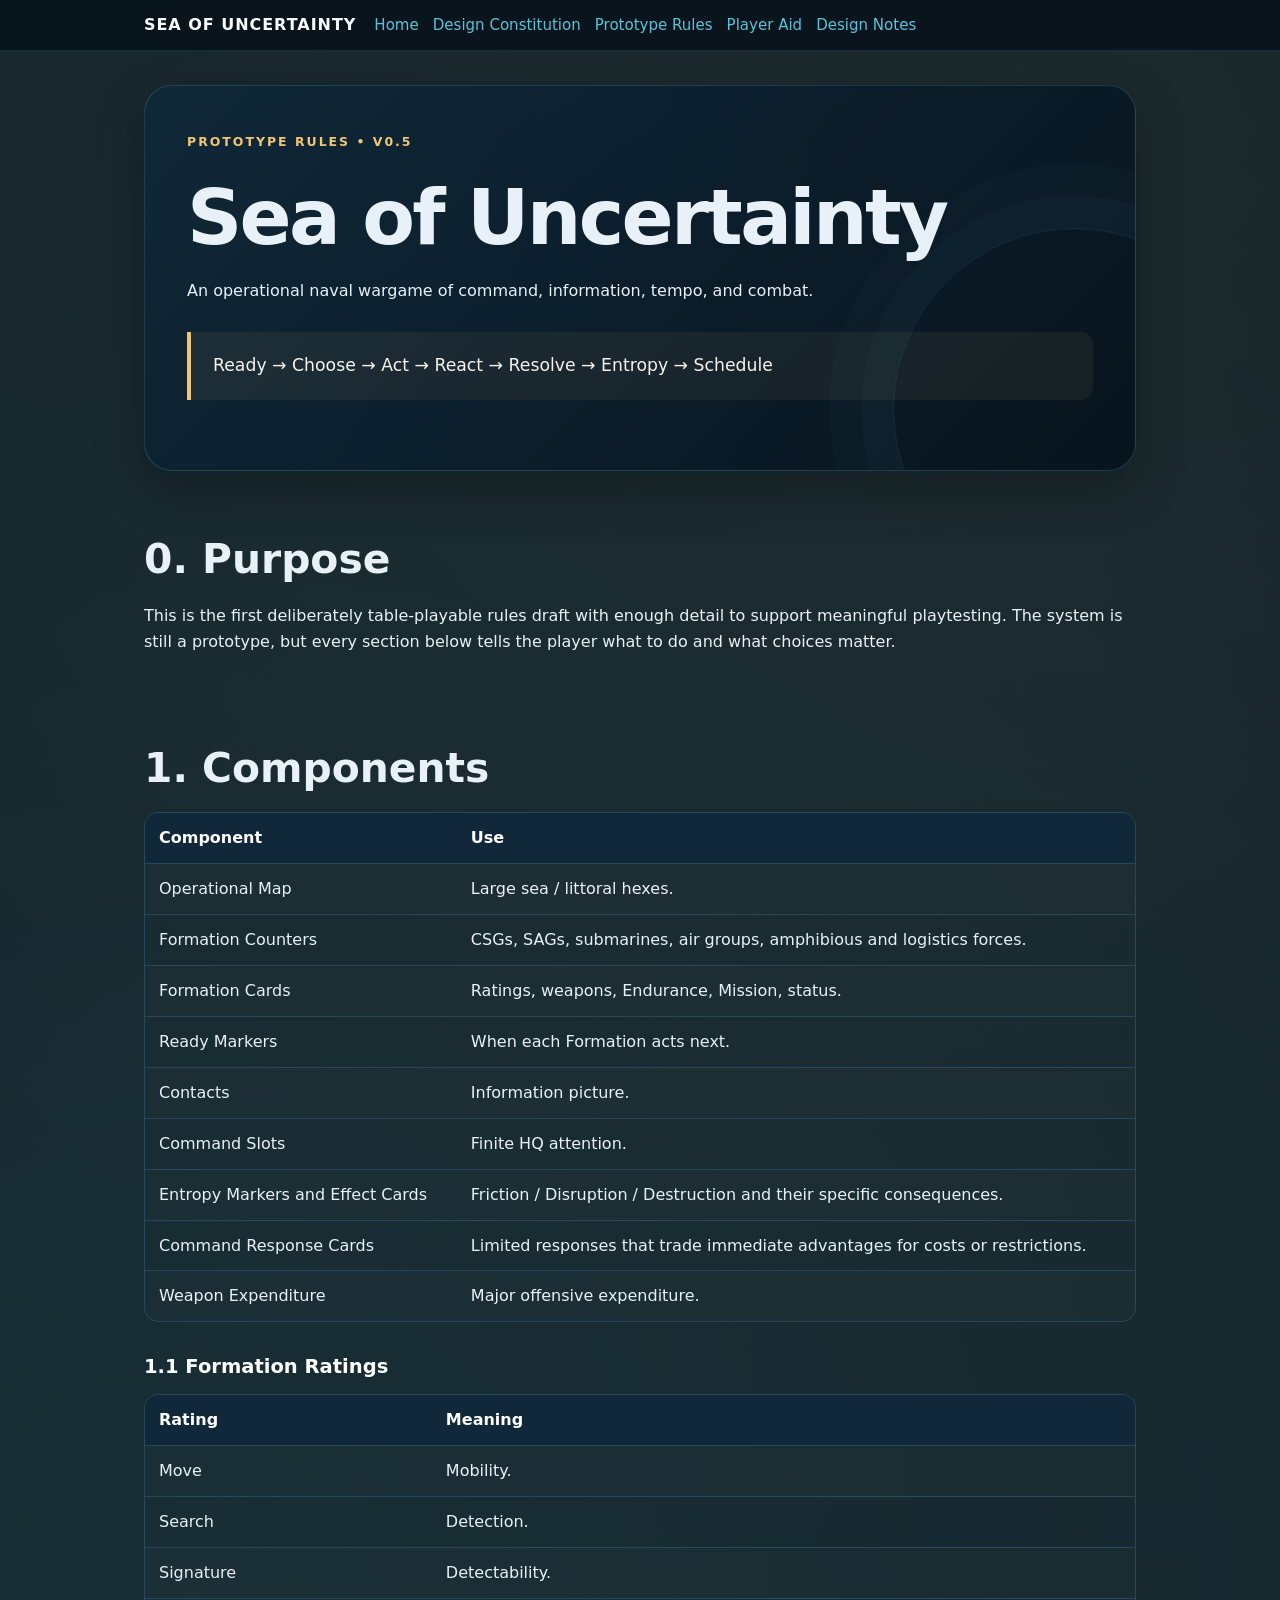
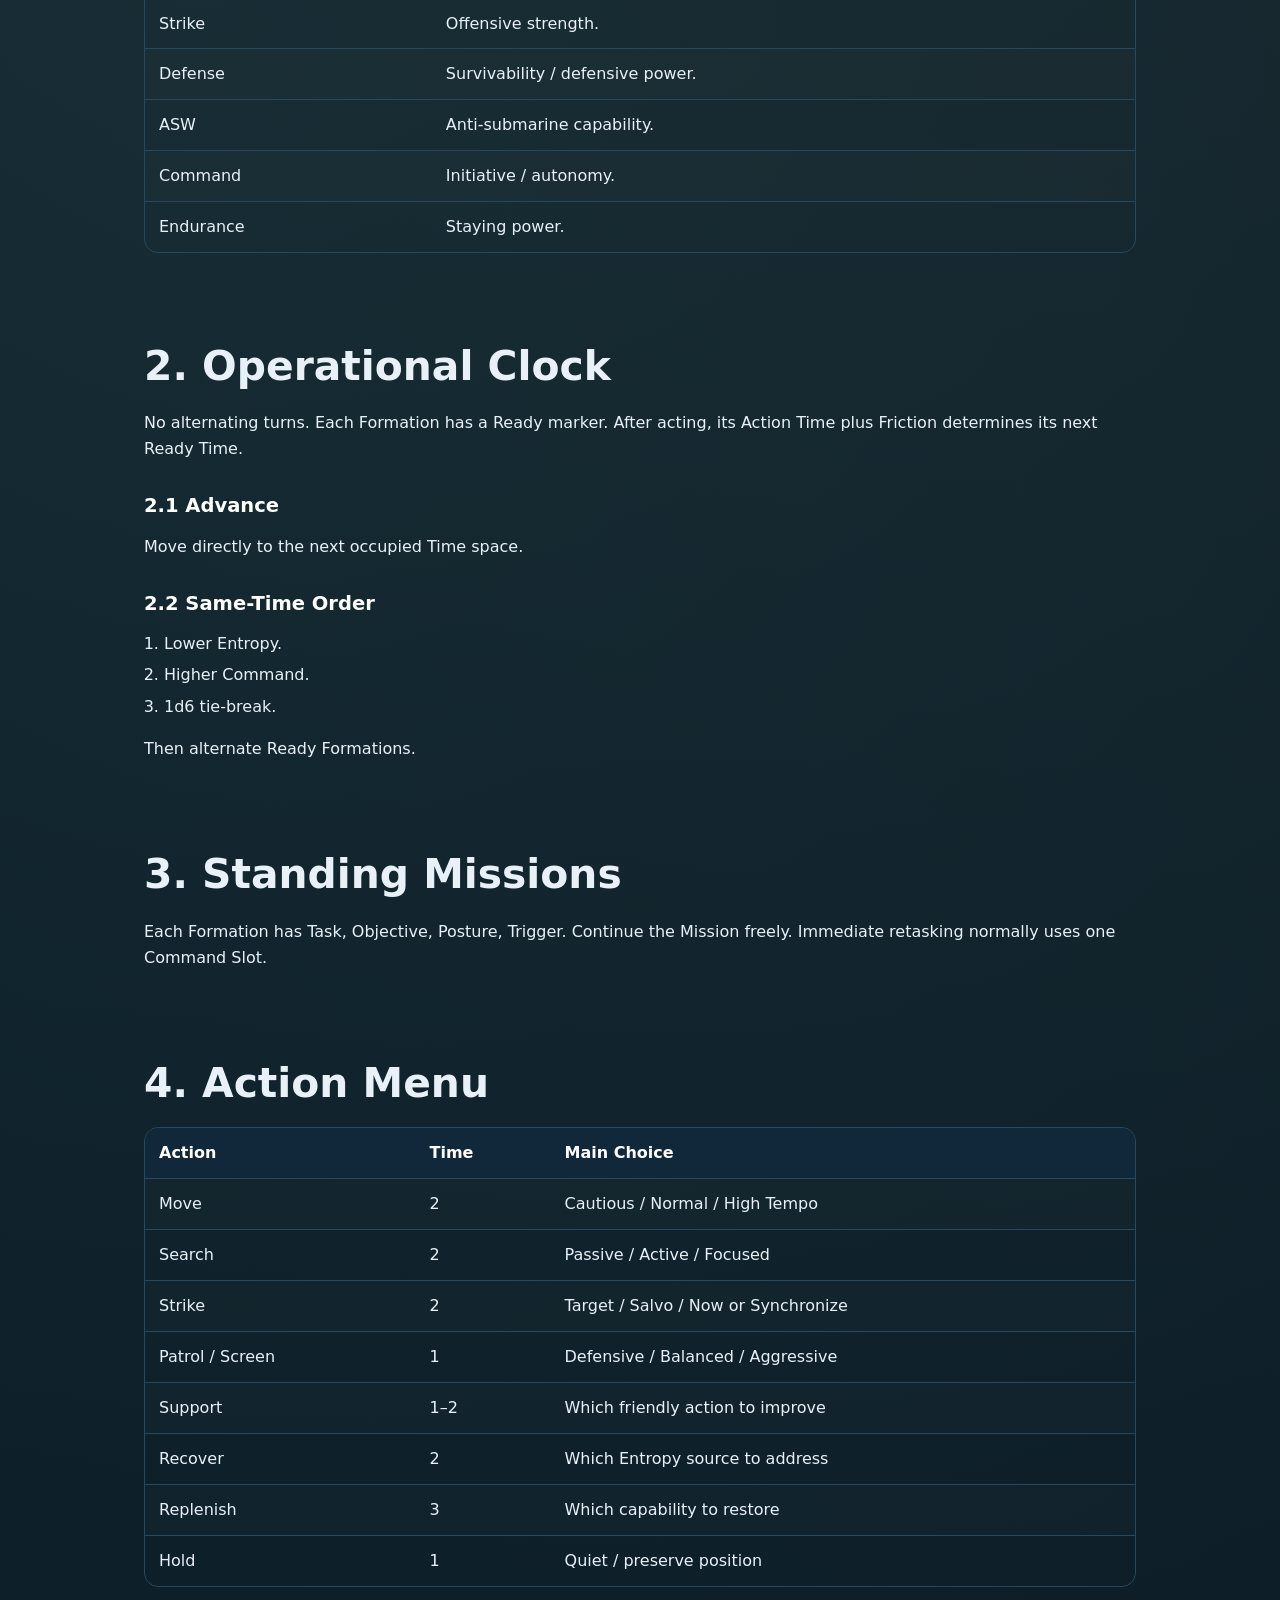
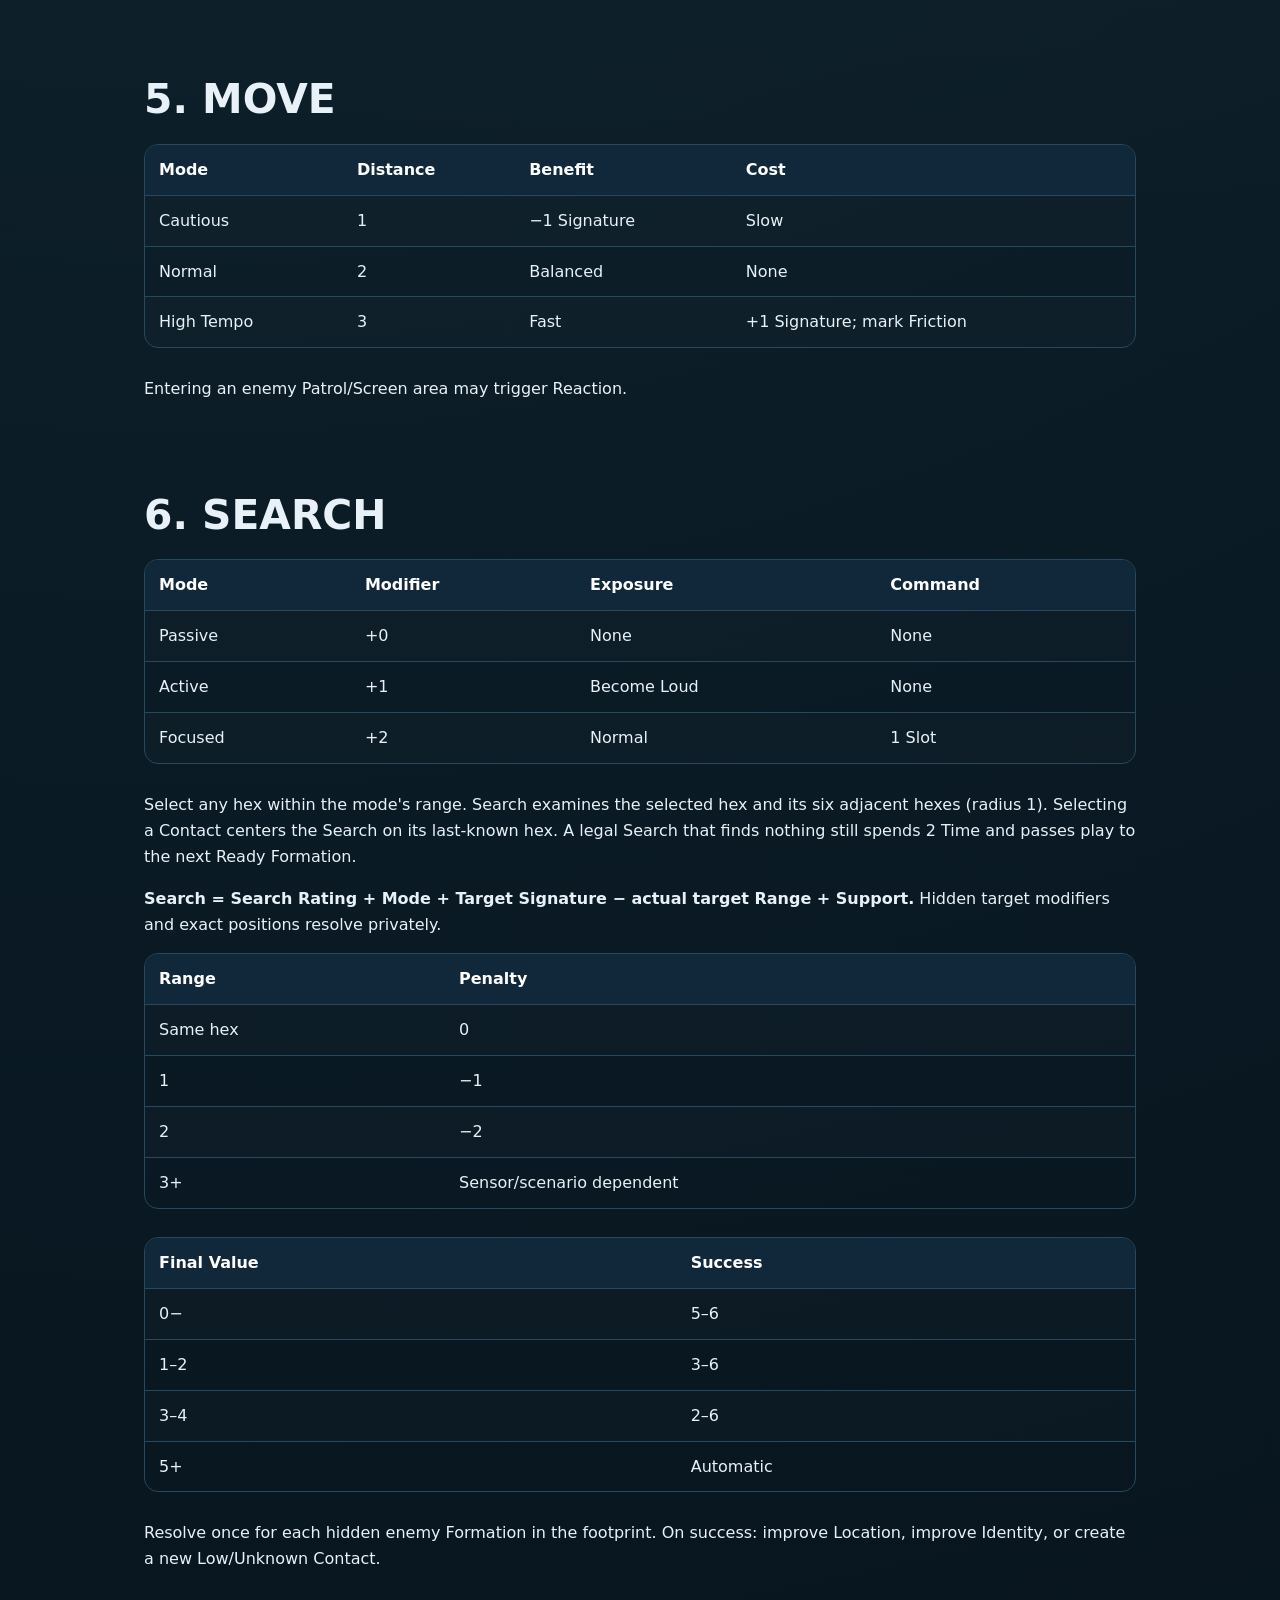
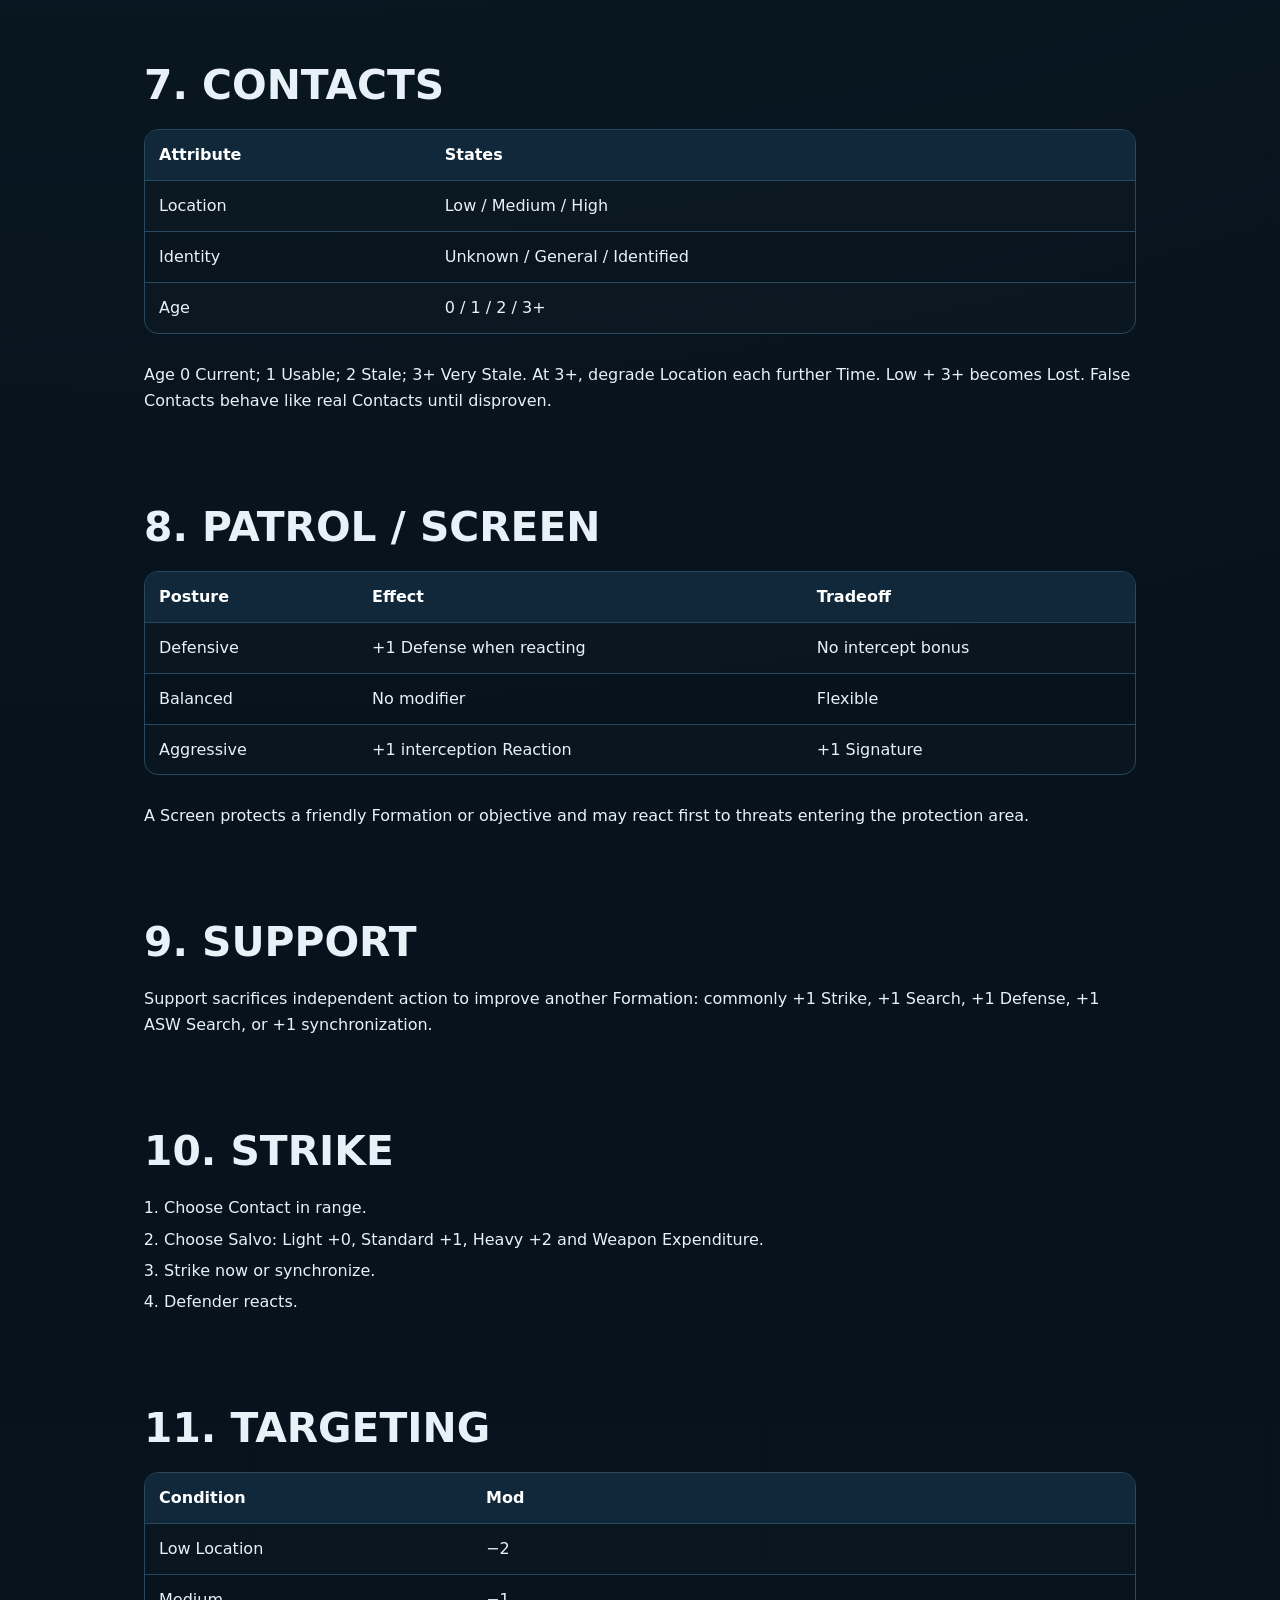
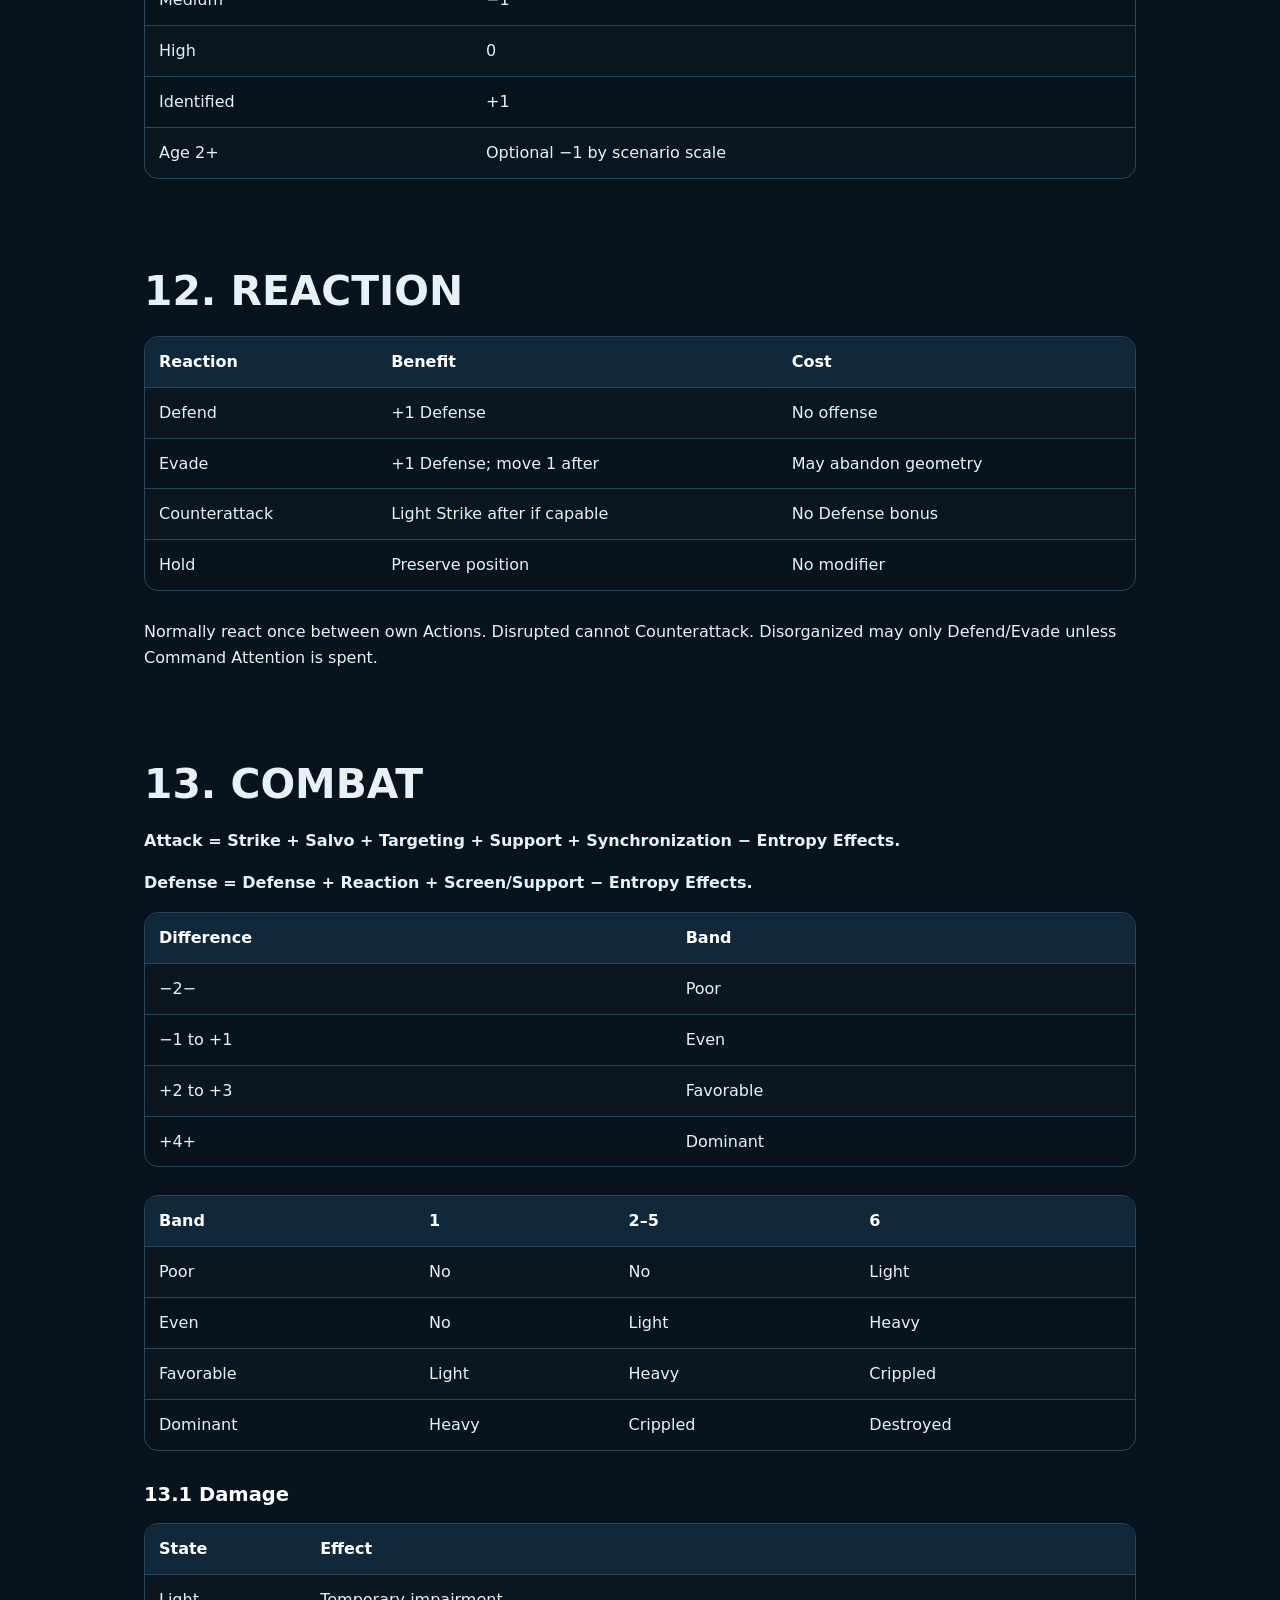
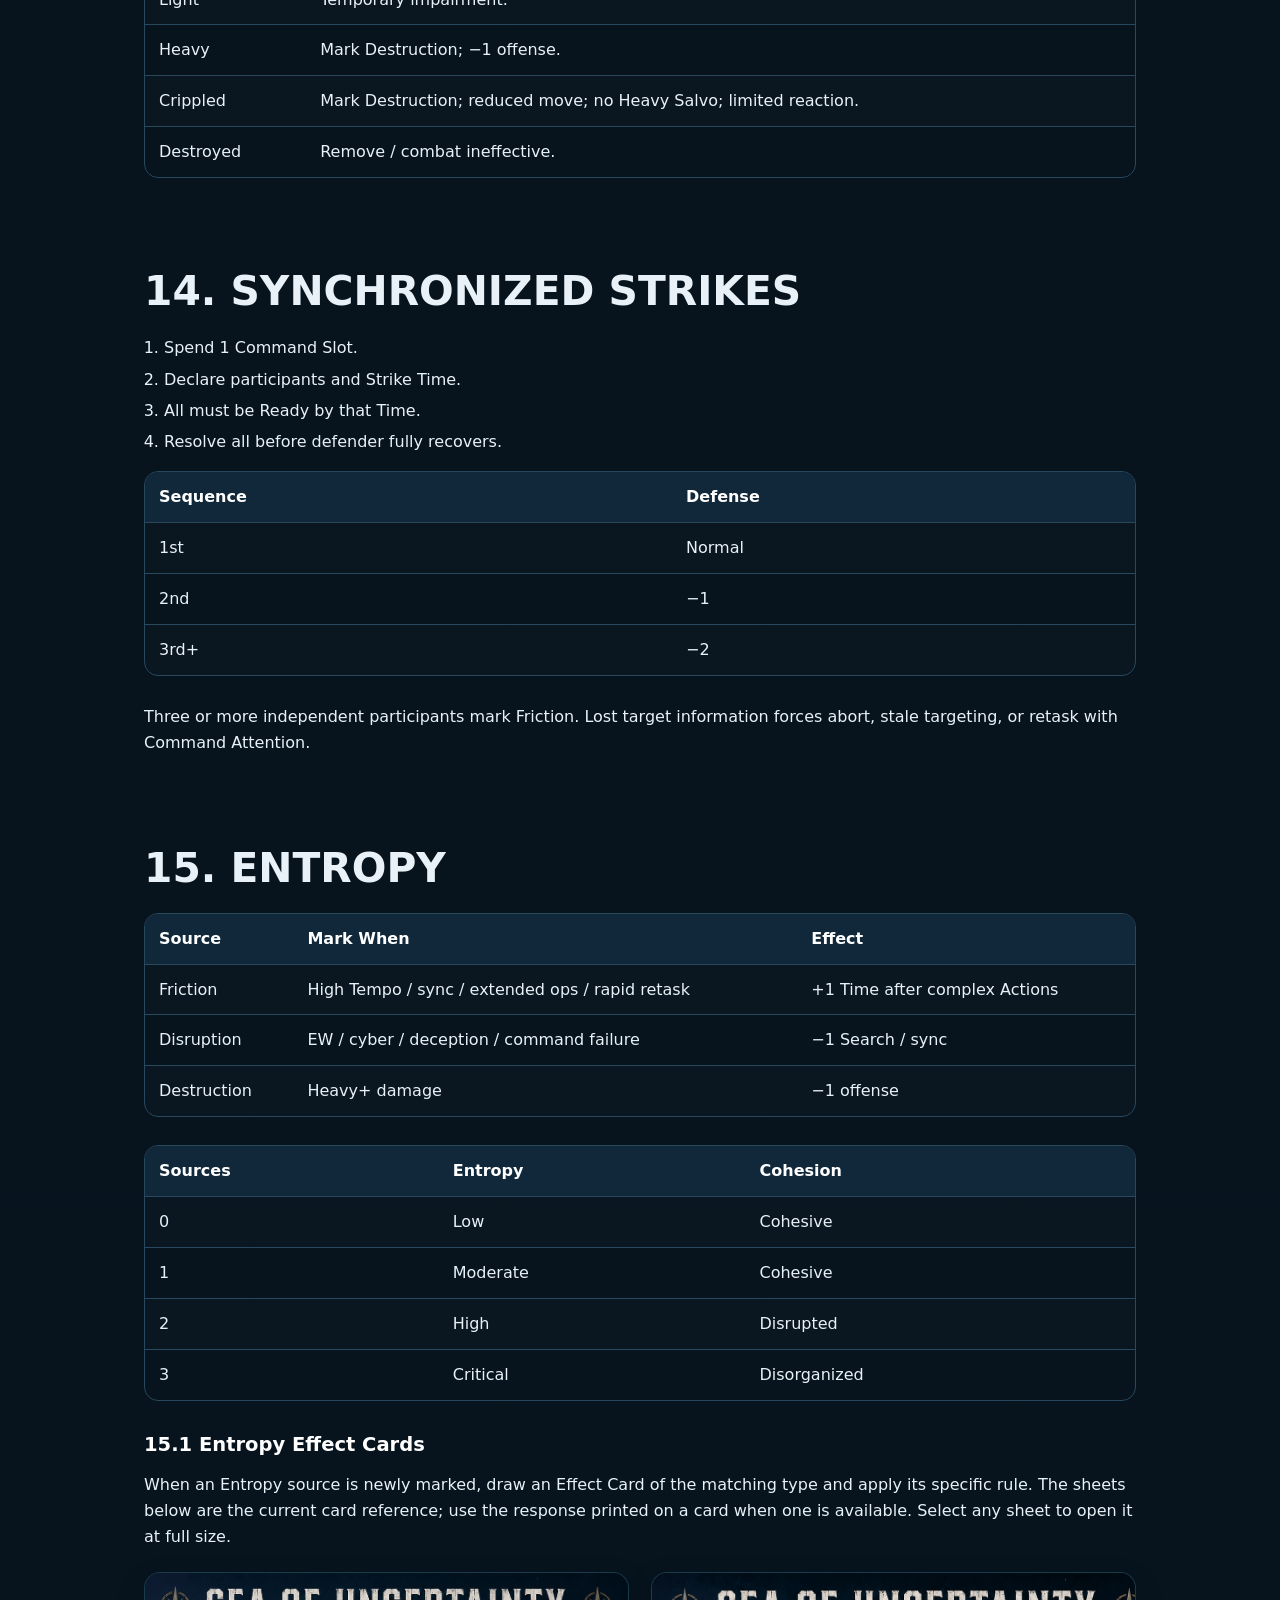
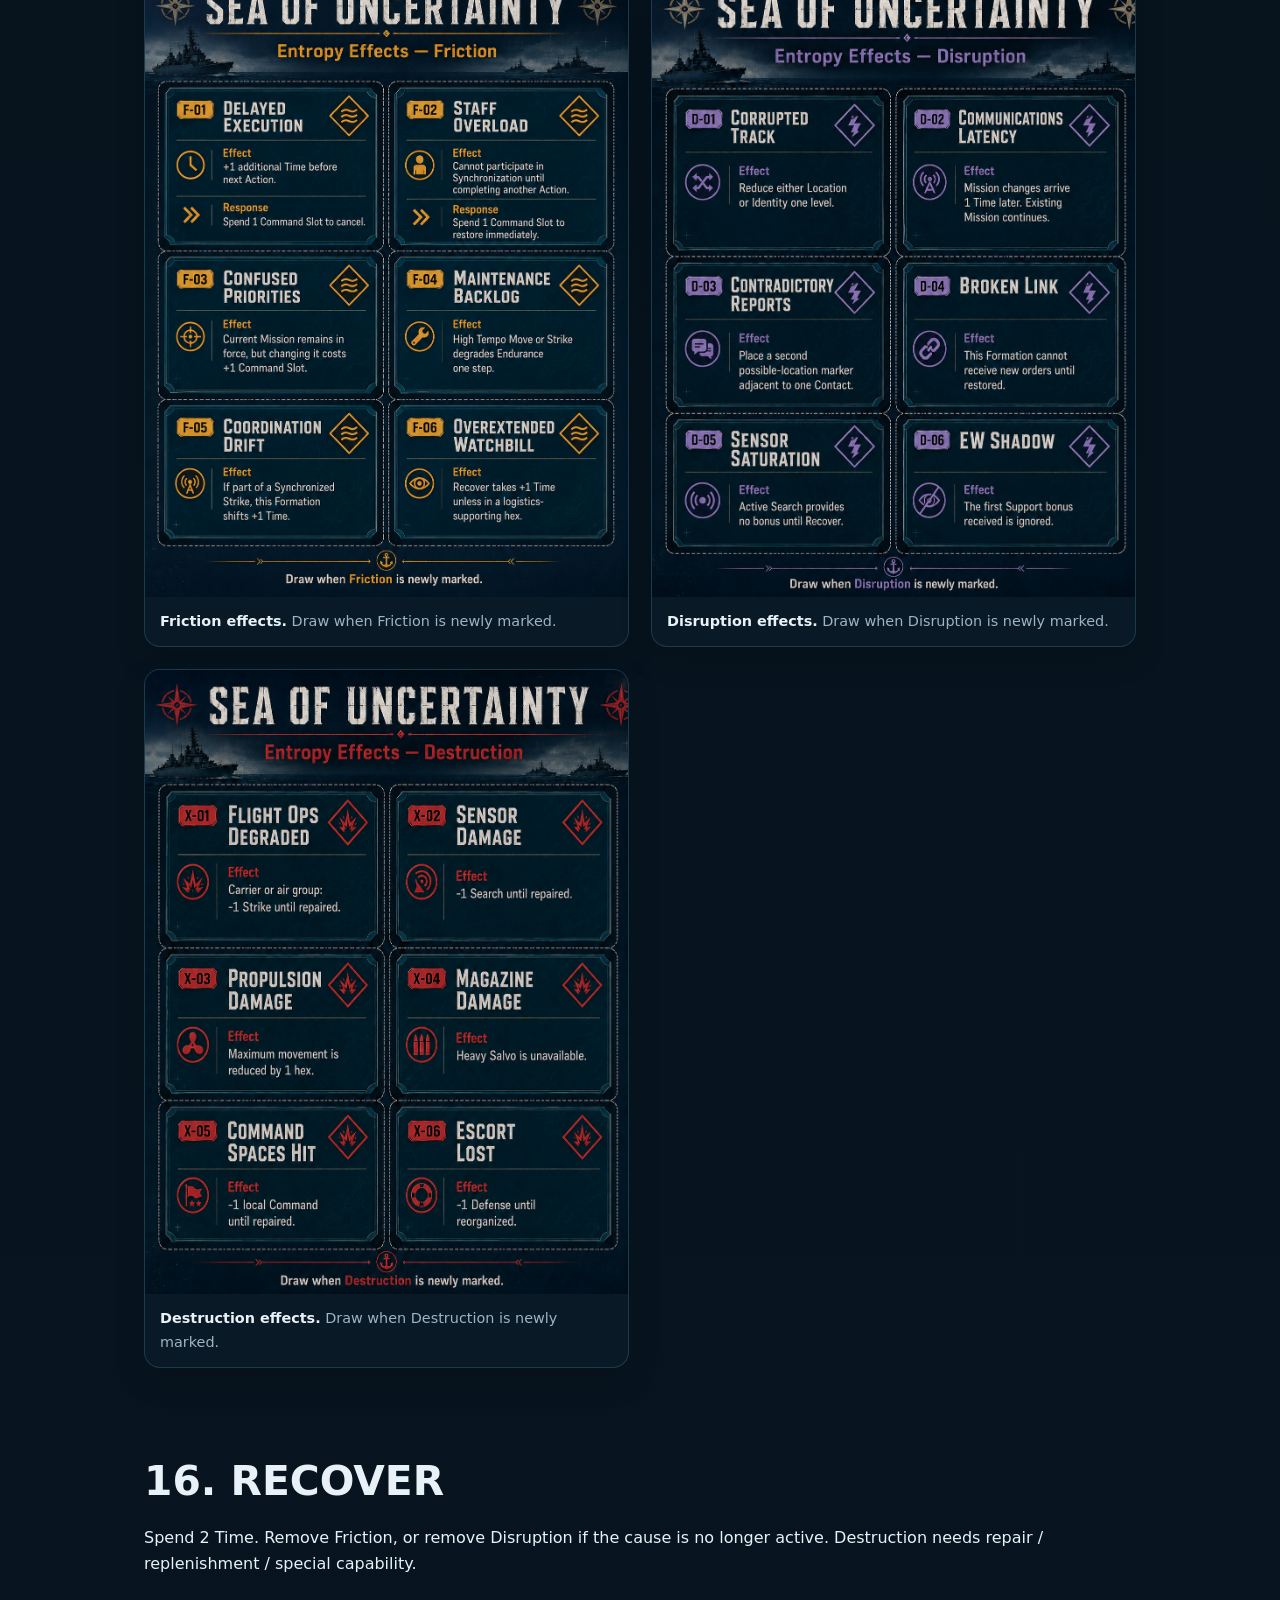
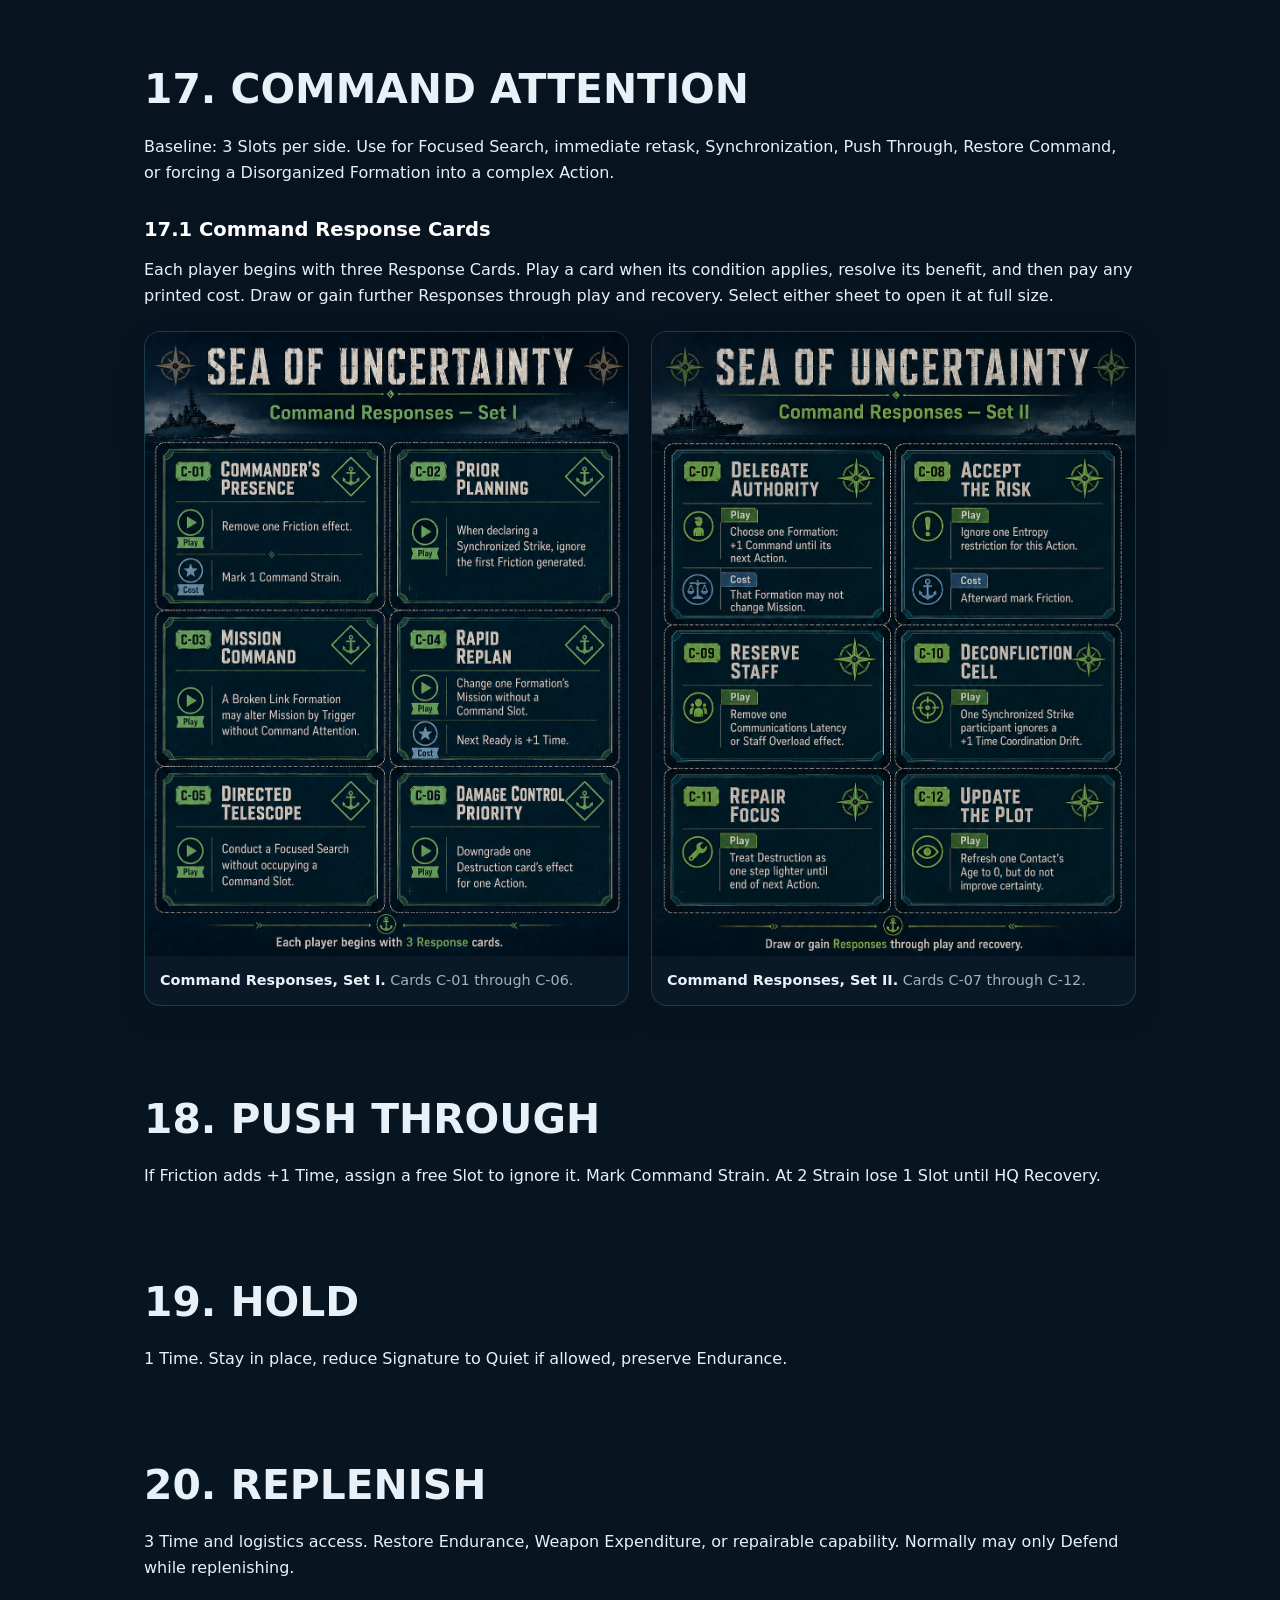
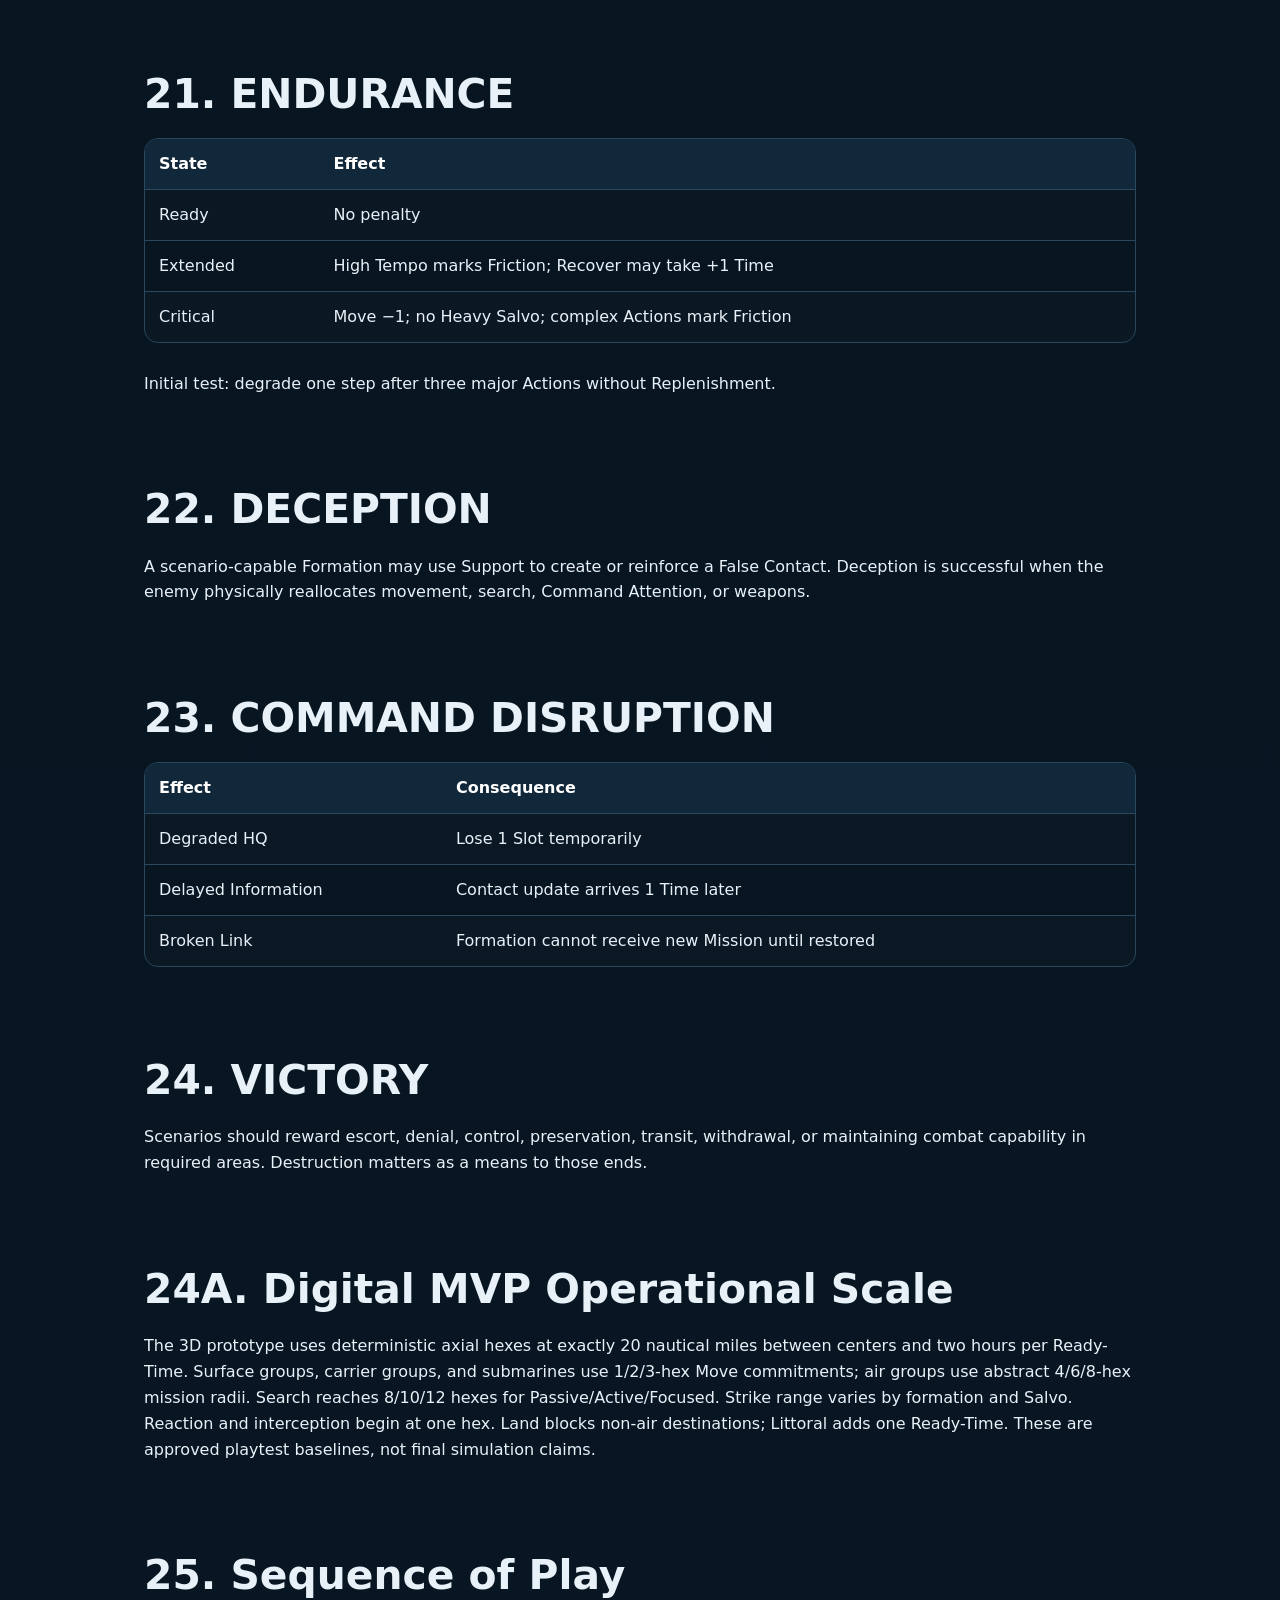
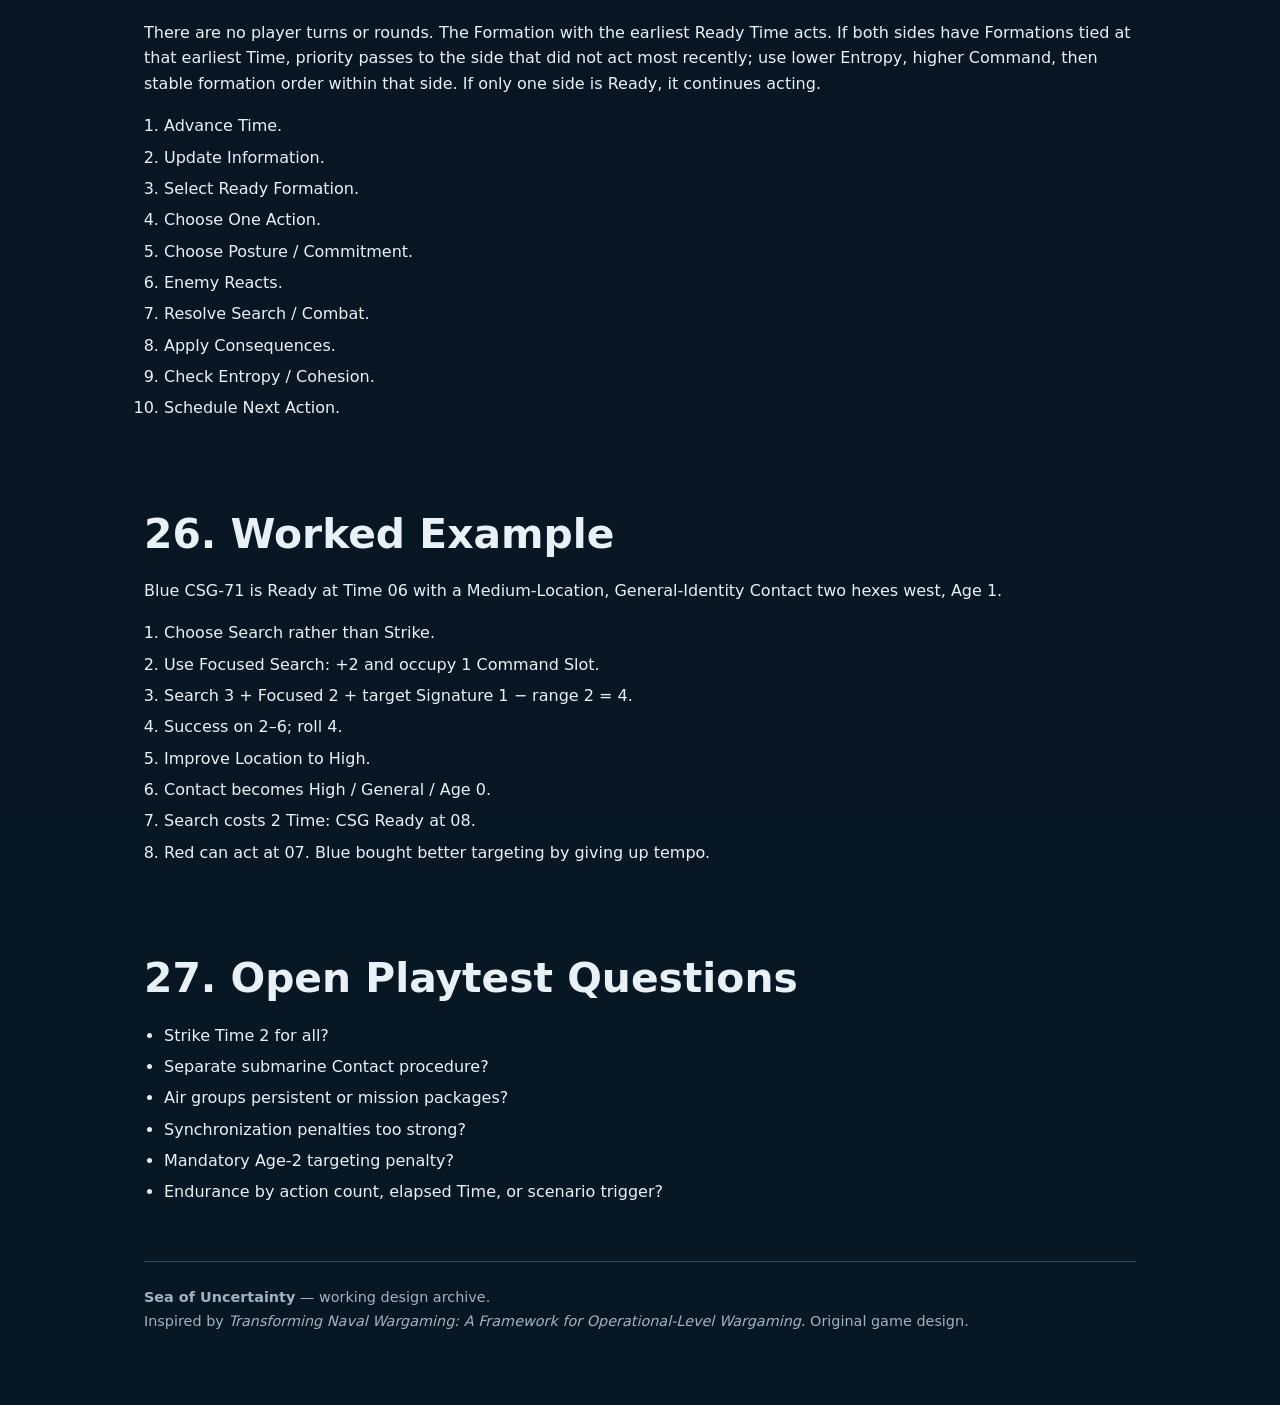
==== commit 09db947a: "Lets get it all up and over the fence." ====
--- a/rules/SeaOfUncertainty/02_prototype_rules_v0_5.html
+++ b/rules/SeaOfUncertainty/02_prototype_rules_v0_5.html
@@ -47,7 +47,7 @@
 <h2>23. COMMAND DISRUPTION</h2><table><tr><th>Effect</th><th>Consequence</th></tr><tr><td>Degraded HQ</td><td>Lose 1 Slot temporarily</td></tr><tr><td>Delayed Information</td><td>Contact update arrives 1 Time later</td></tr><tr><td>Broken Link</td><td>Formation cannot receive new Mission until restored</td></tr></table>
 <h2>24. VICTORY</h2><p>Scenarios should reward escort, denial, control, preservation, transit, withdrawal, or maintaining combat capability in required areas. Destruction matters as a means to those ends.</p>
 <h2>24A. Digital MVP Operational Scale</h2><p>The 3D prototype uses deterministic axial hexes at exactly 20 nautical miles between centers and two hours per Ready-Time. Surface groups, carrier groups, and submarines use 1/2/3-hex Move commitments; air groups use abstract 4/6/8-hex mission radii. Search reaches 8/10/12 hexes for Passive/Active/Focused. Strike range varies by formation and Salvo. Reaction and interception begin at one hex. Land blocks non-air destinations; Littoral adds one Ready-Time. These are approved playtest baselines, not final simulation claims.</p>
-<h2>25. Sequence of Play</h2><ol><li>Advance Time.</li><li>Update Information.</li><li>Select Ready Formation.</li><li>Choose One Action.</li><li>Choose Posture / Commitment.</li><li>Enemy Reacts.</li><li>Resolve Search / Combat.</li><li>Apply Consequences.</li><li>Check Entropy / Cohesion.</li><li>Schedule Next Action.</li></ol>
+<h2>25. Sequence of Play</h2><p>There are no player turns or rounds. The Formation with the earliest Ready Time acts. If both sides have Formations tied at that earliest Time, priority passes to the side that did not act most recently; use lower Entropy, higher Command, then stable formation order within that side. If only one side is Ready, it continues acting.</p><ol><li>Advance Time.</li><li>Update Information.</li><li>Select Ready Formation.</li><li>Choose One Action.</li><li>Choose Posture / Commitment.</li><li>Enemy Reacts.</li><li>Resolve Search / Combat.</li><li>Apply Consequences.</li><li>Check Entropy / Cohesion.</li><li>Schedule Next Action.</li></ol>
 <h2>26. Worked Example</h2><p>Blue CSG-71 is Ready at Time 06 with a Medium-Location, General-Identity Contact two hexes west, Age 1.</p><ol><li>Choose Search rather than Strike.</li><li>Use Focused Search: +2 and occupy 1 Command Slot.</li><li>Search 3 + Focused 2 + target Signature 1 − range 2 = 4.</li><li>Success on 2–6; roll 4.</li><li>Improve Location to High.</li><li>Contact becomes High / General / Age 0.</li><li>Search costs 2 Time: CSG Ready at 08.</li><li>Red can act at 07. Blue bought better targeting by giving up tempo.</li></ol>
 <h2>27. Open Playtest Questions</h2><ul><li>Strike Time 2 for all?</li><li>Separate submarine Contact procedure?</li><li>Air groups persistent or mission packages?</li><li>Synchronization penalties too strong?</li><li>Mandatory Age-2 targeting penalty?</li><li>Endurance by action count, elapsed Time, or scenario trigger?</li></ul>
 <footer><strong>Sea of Uncertainty</strong> — working design archive.<br>
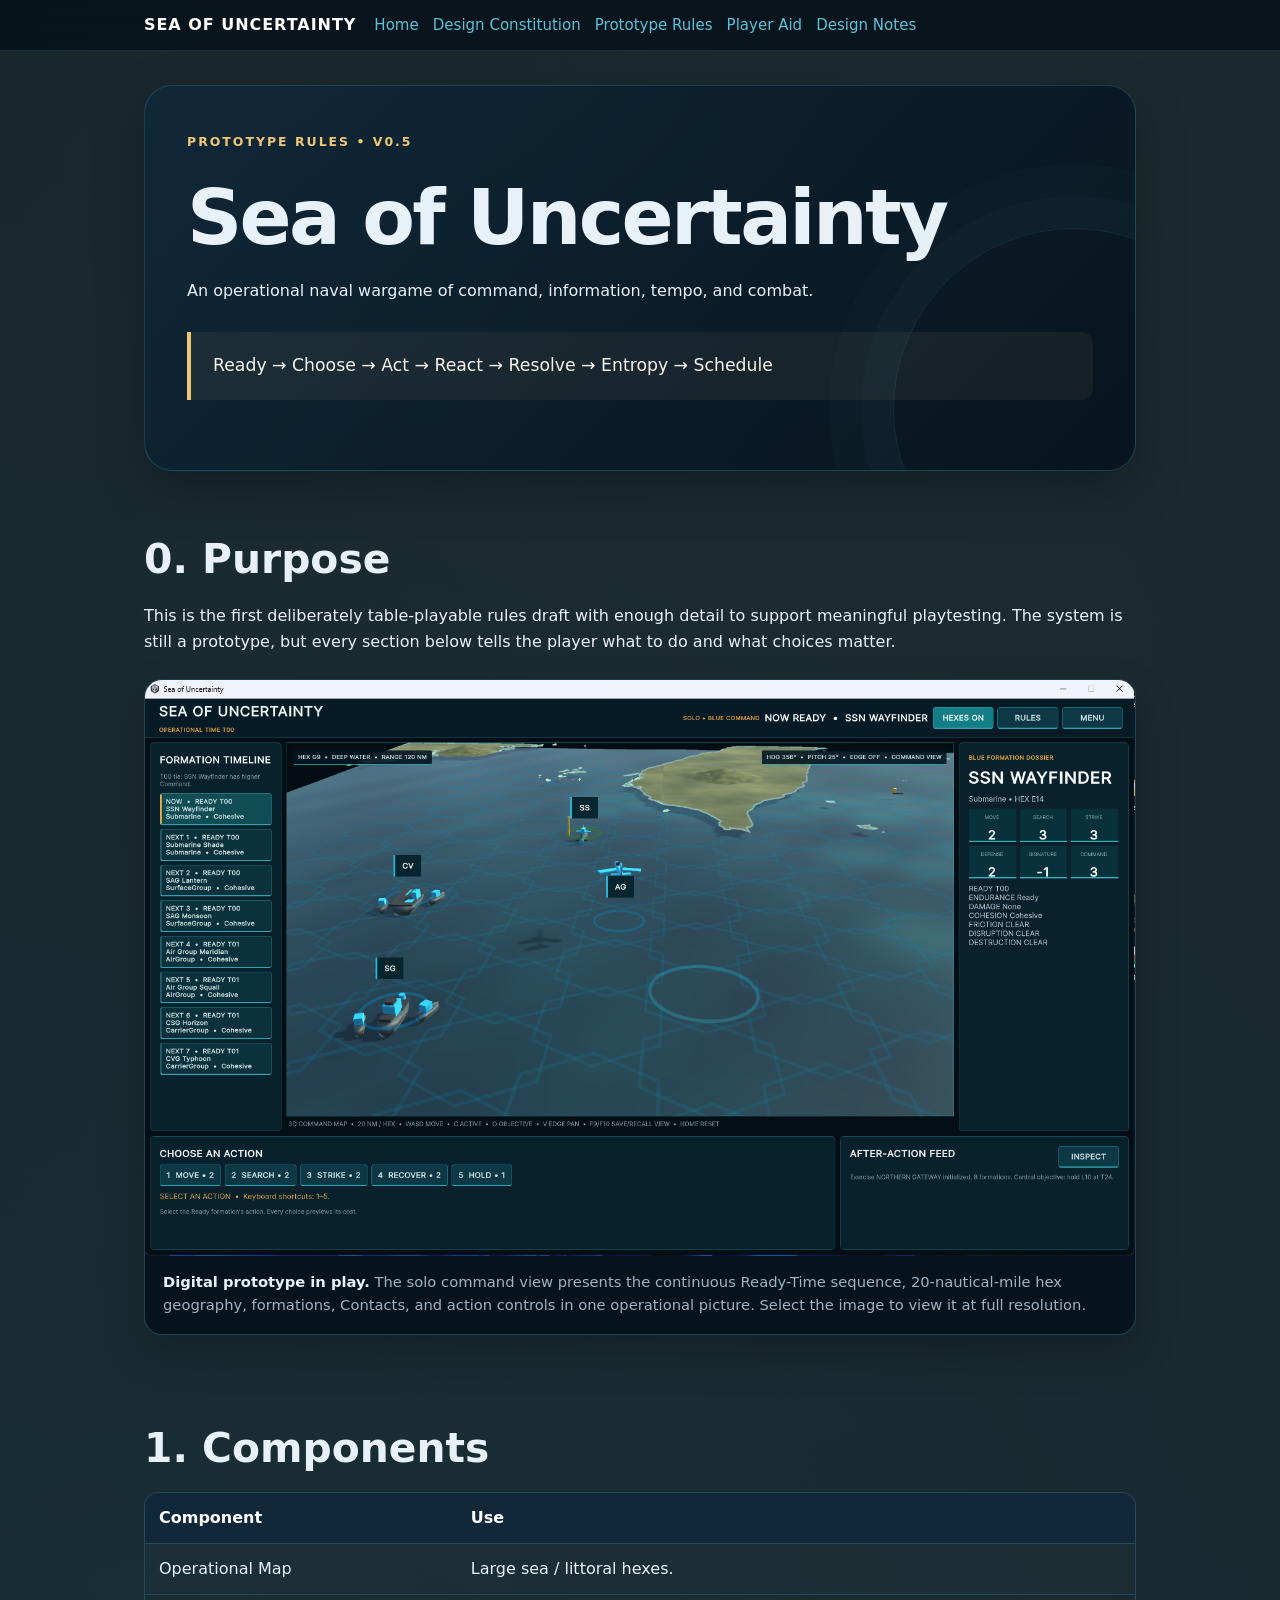
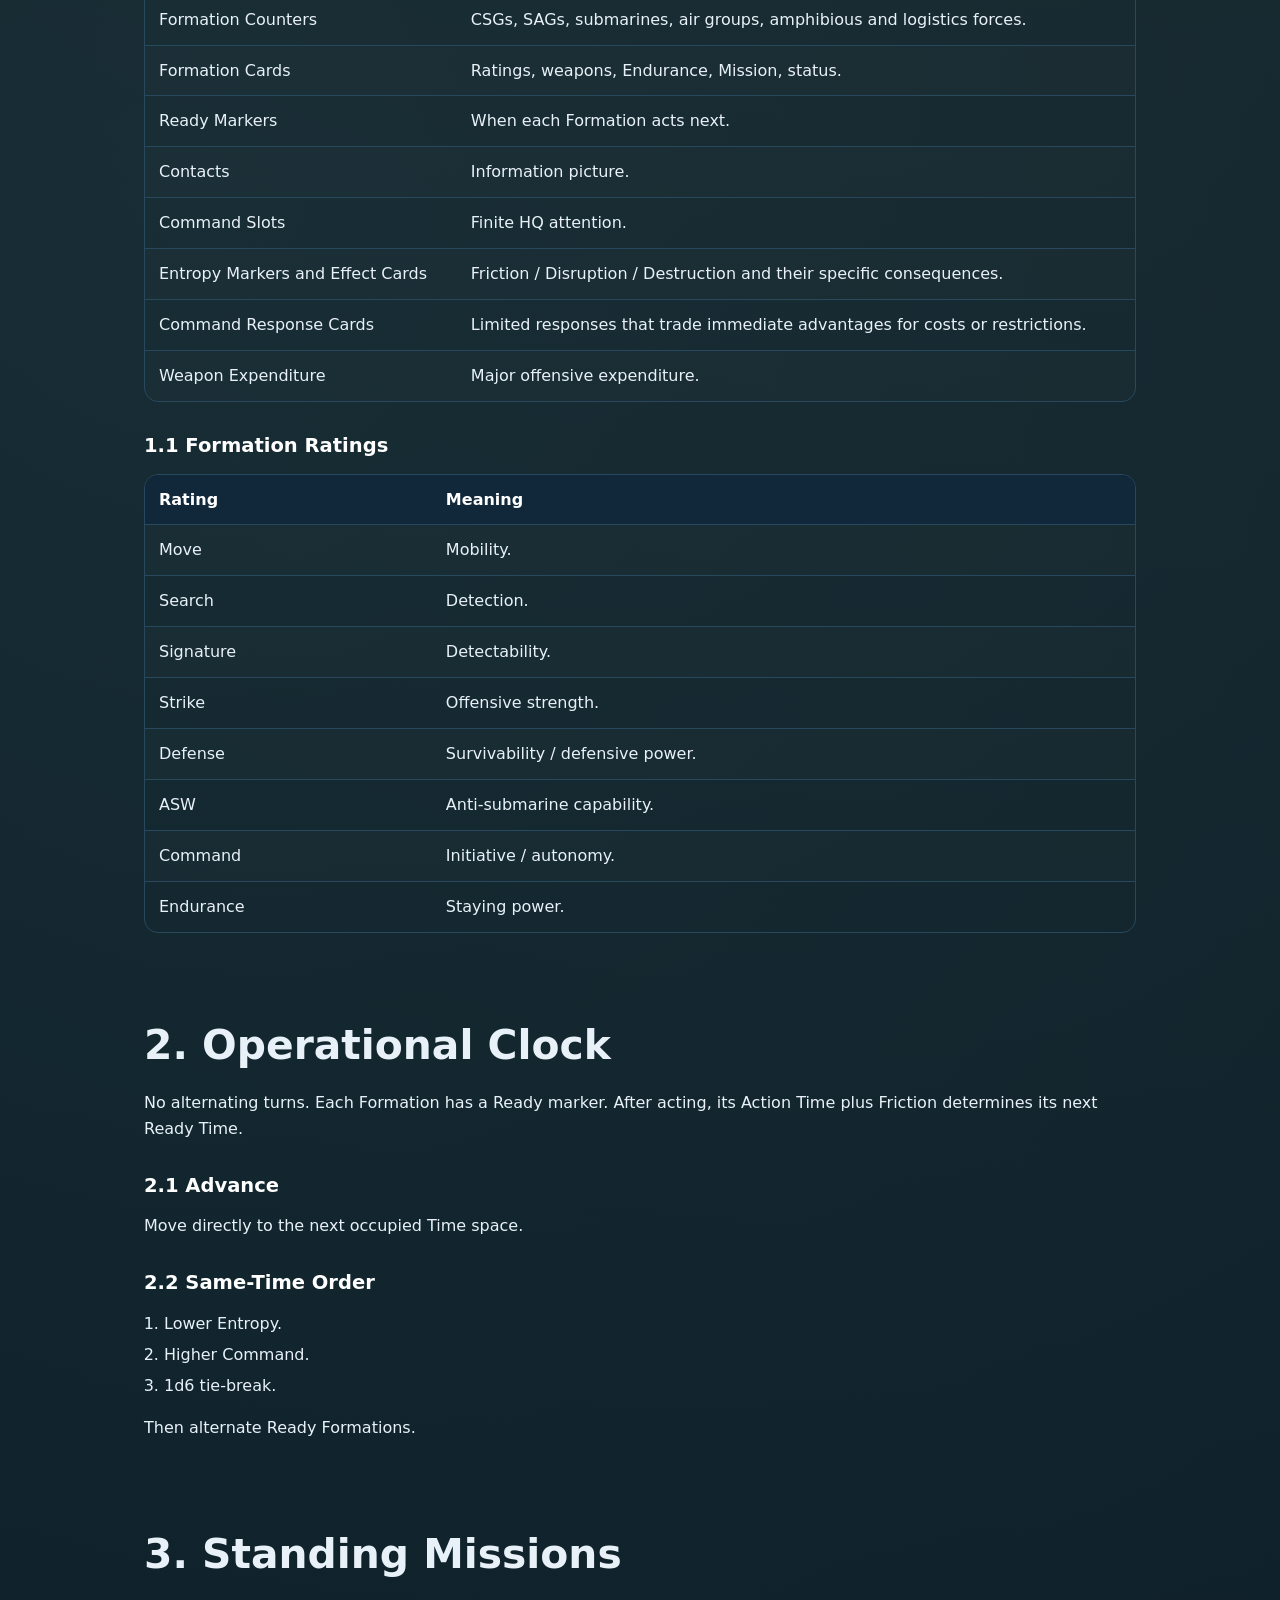
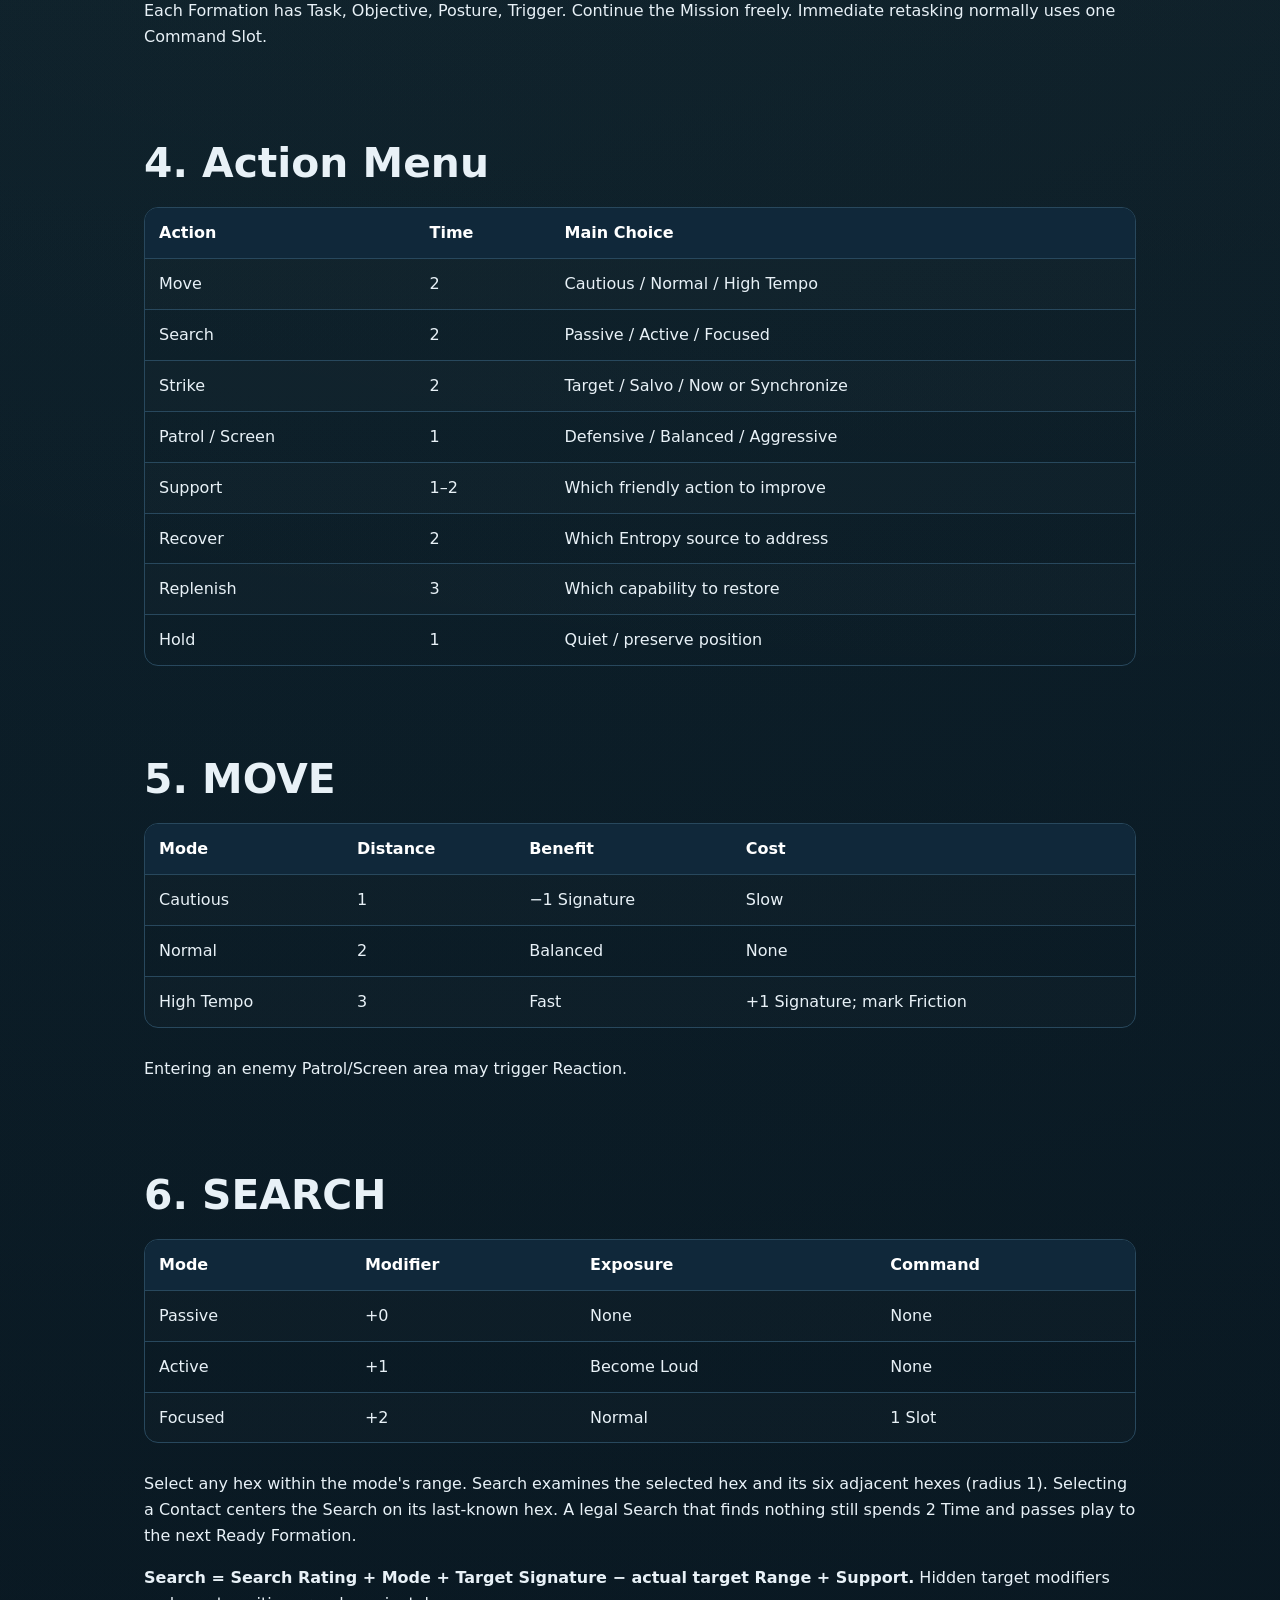
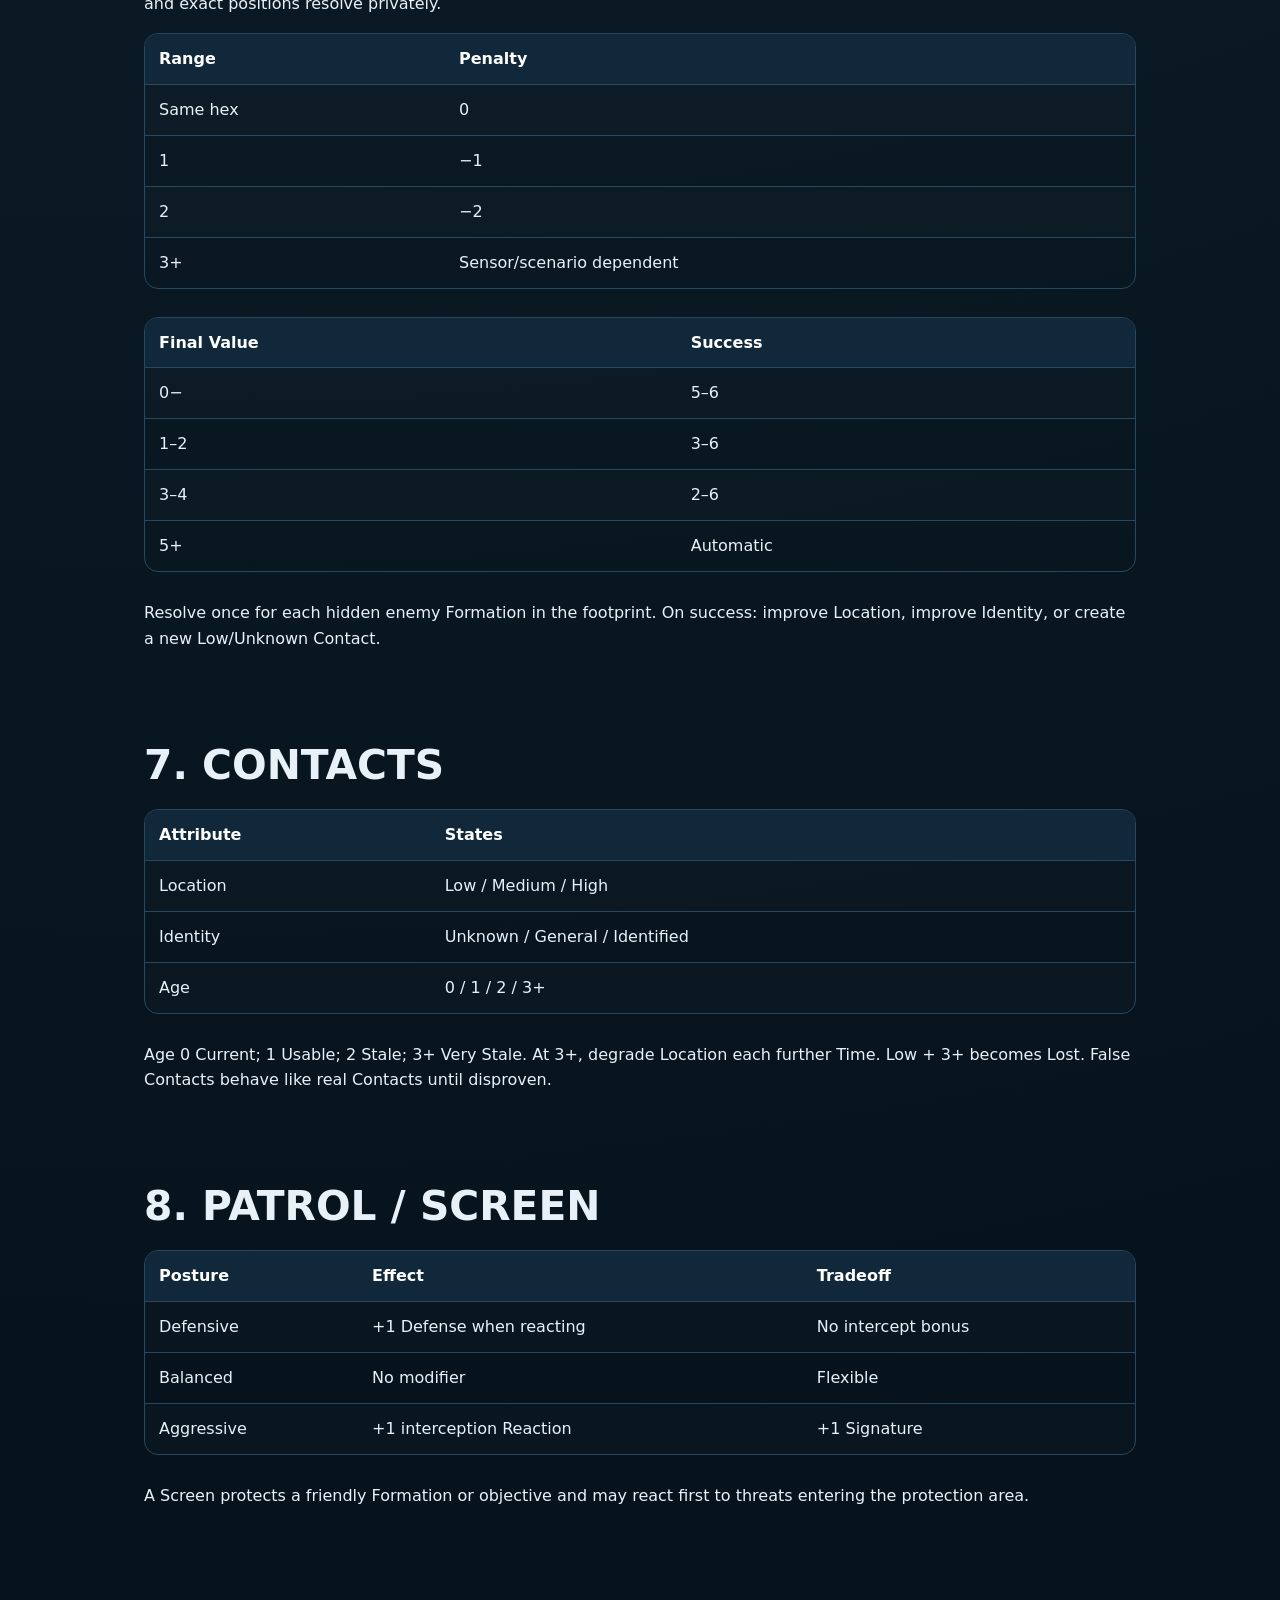
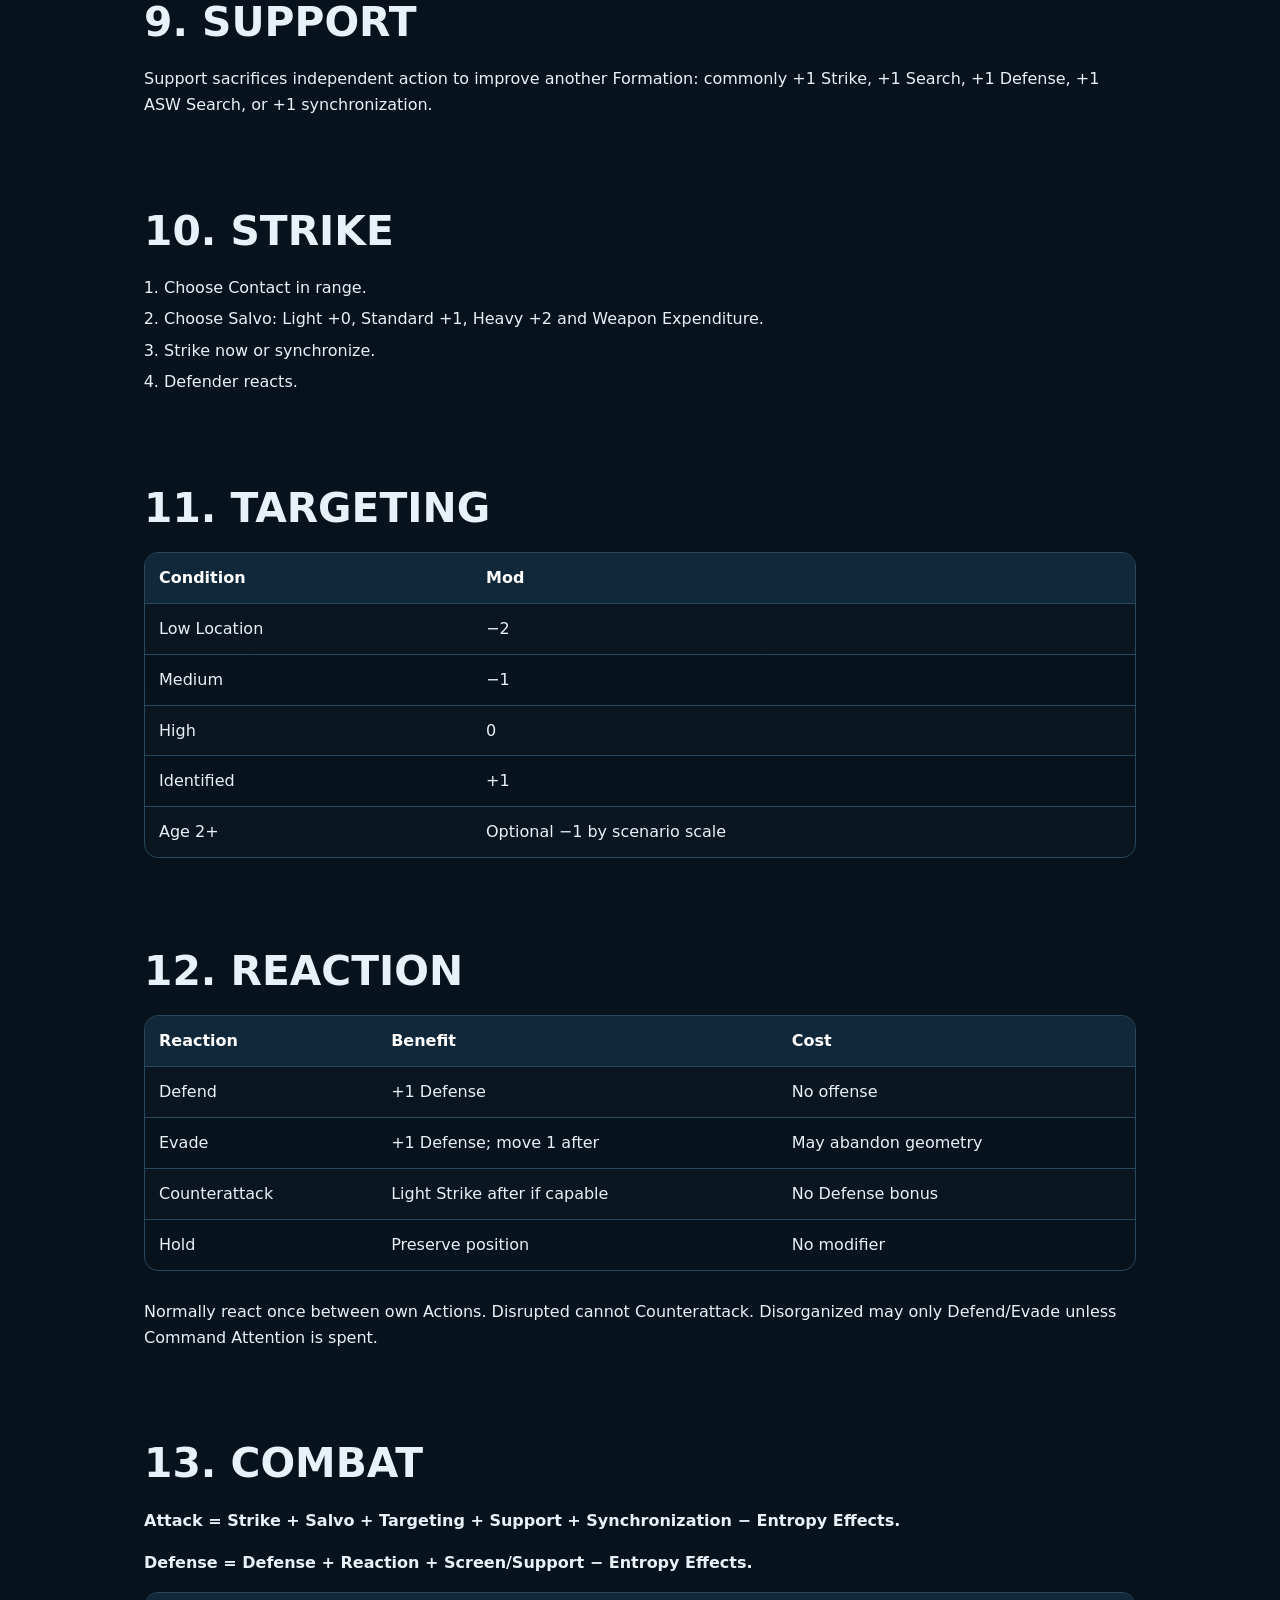
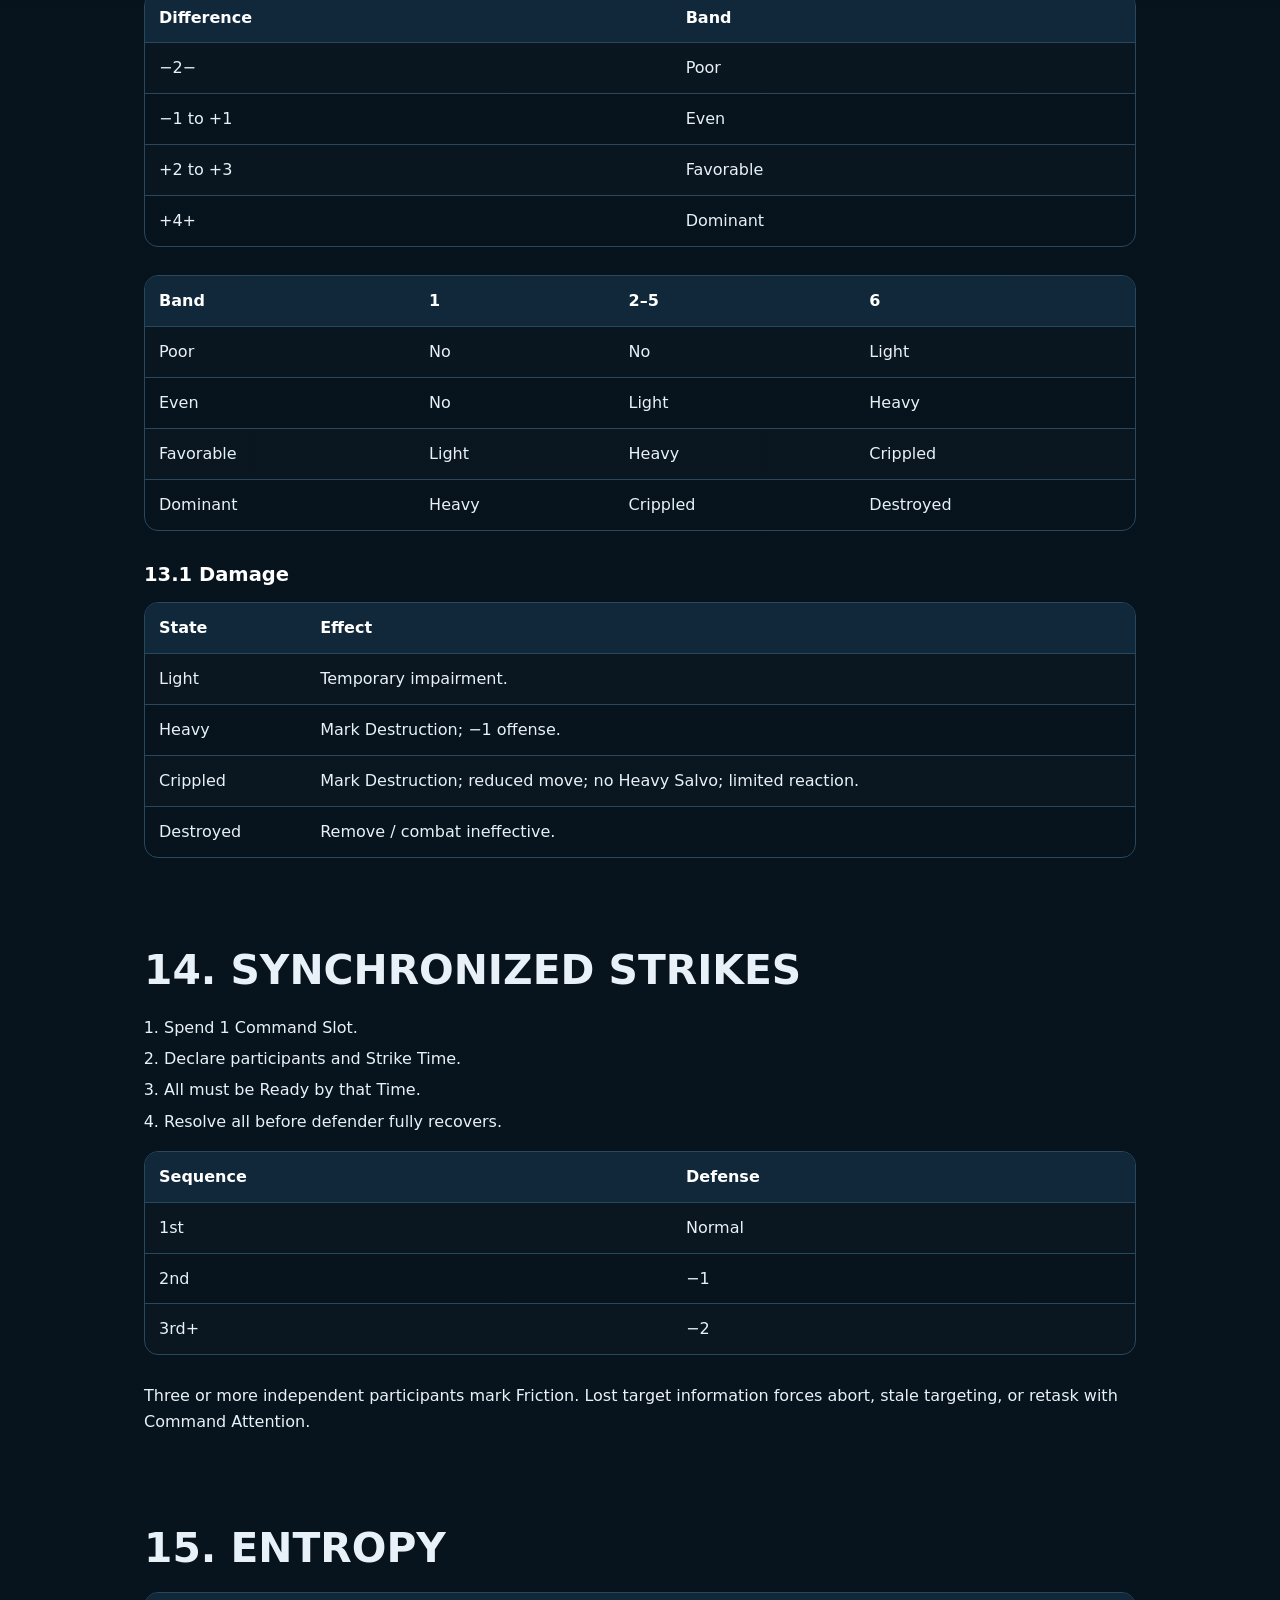
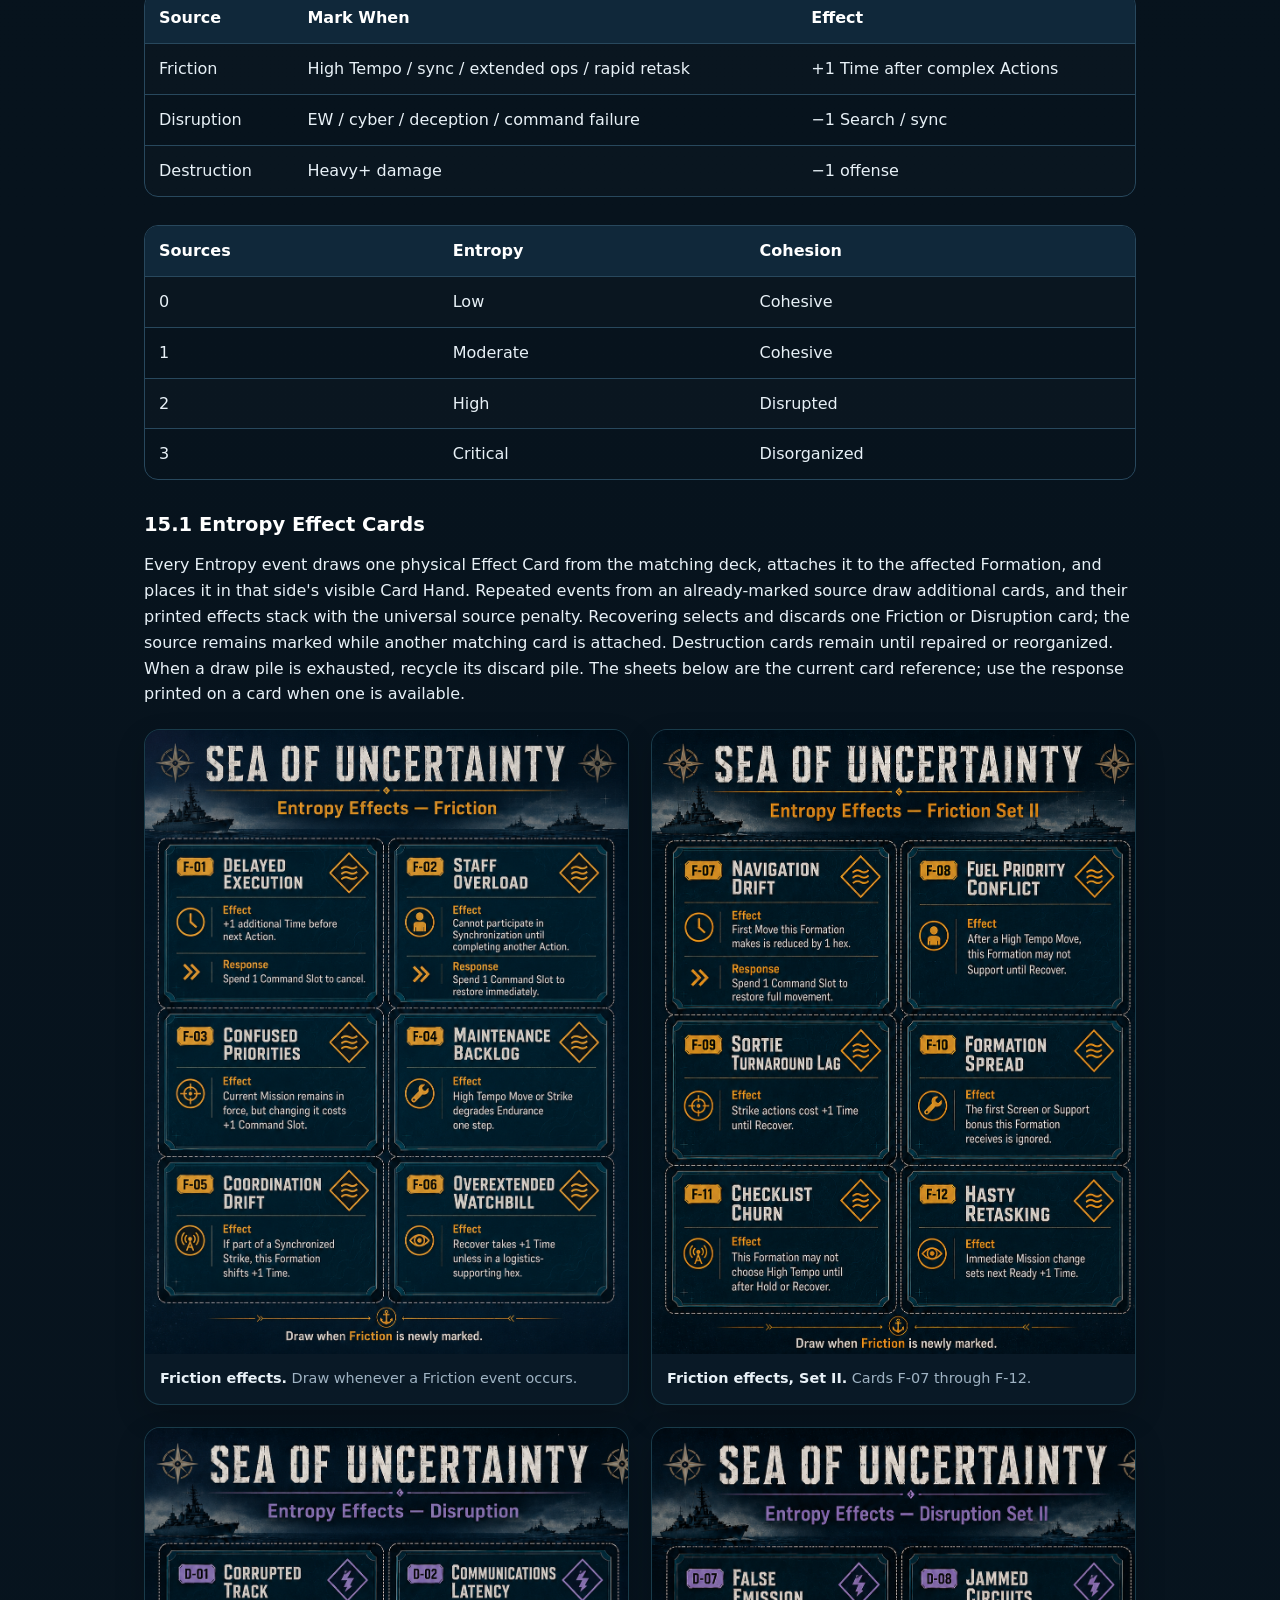
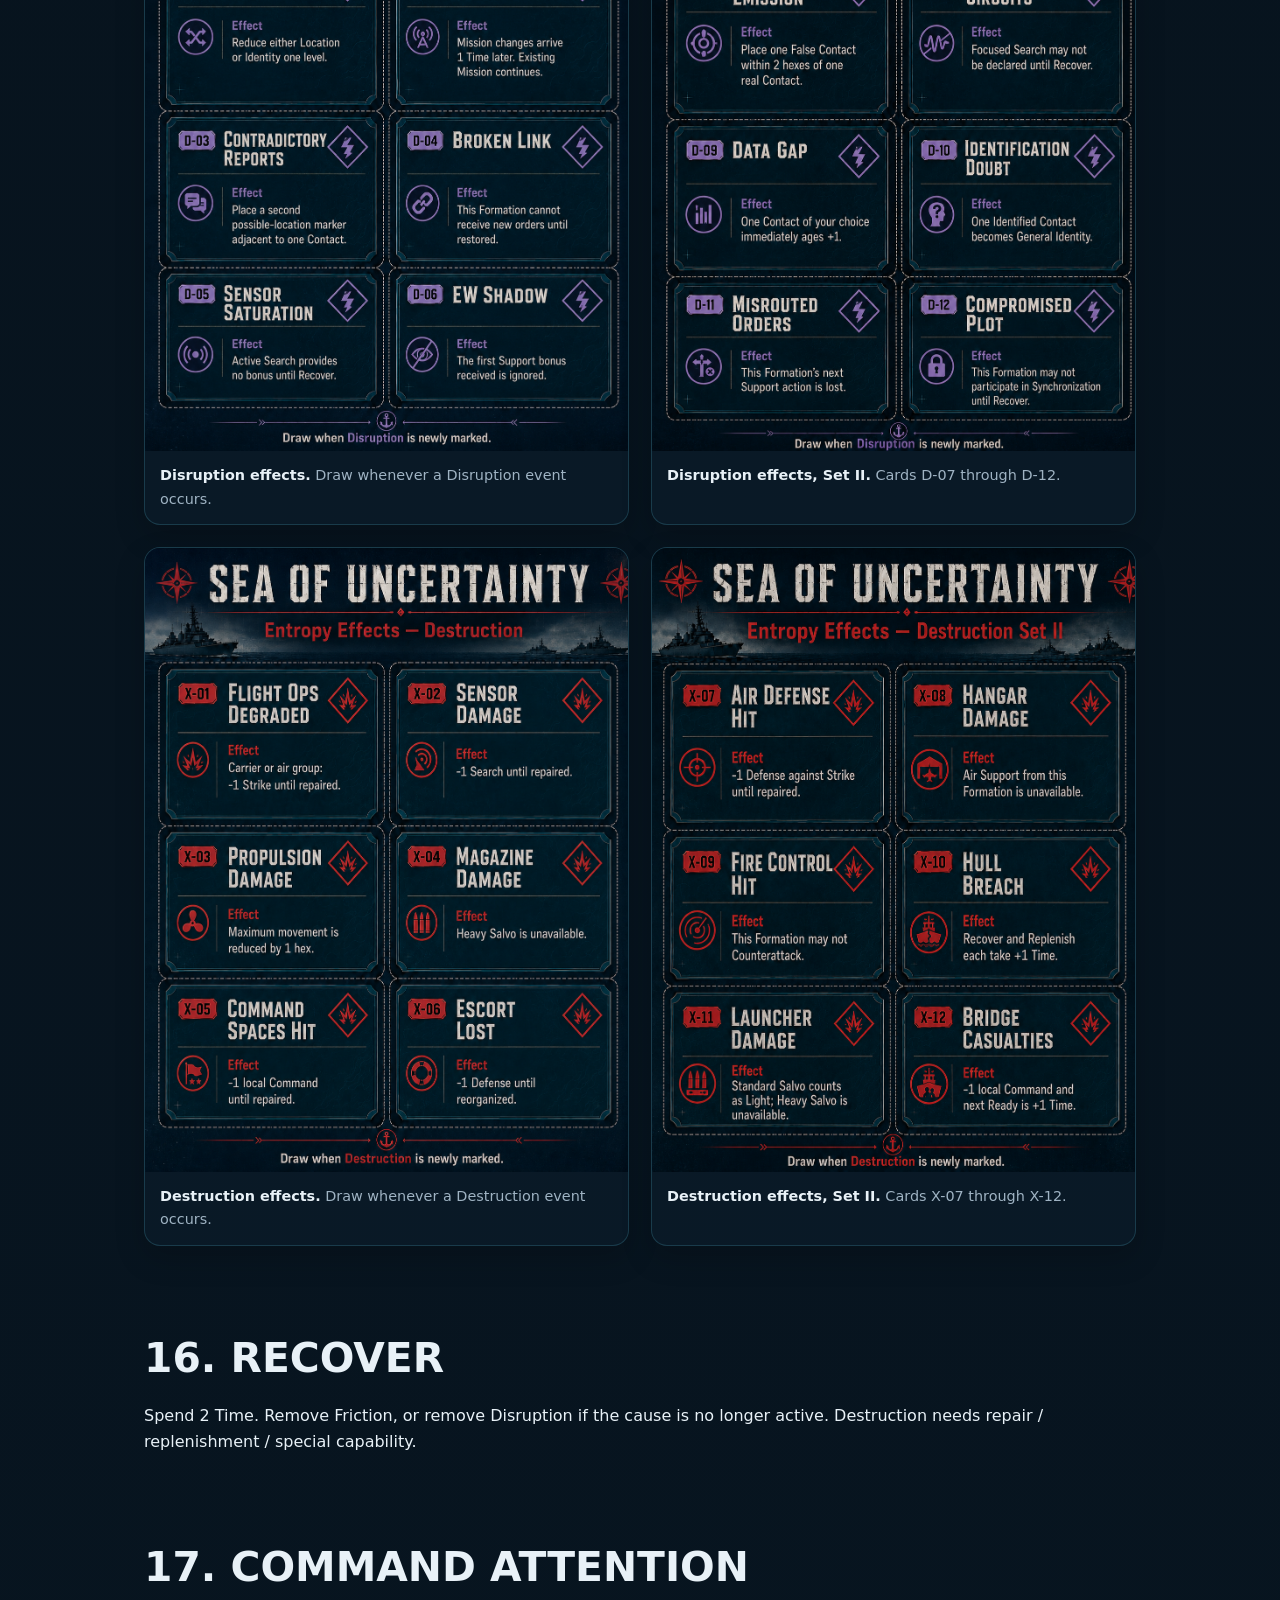
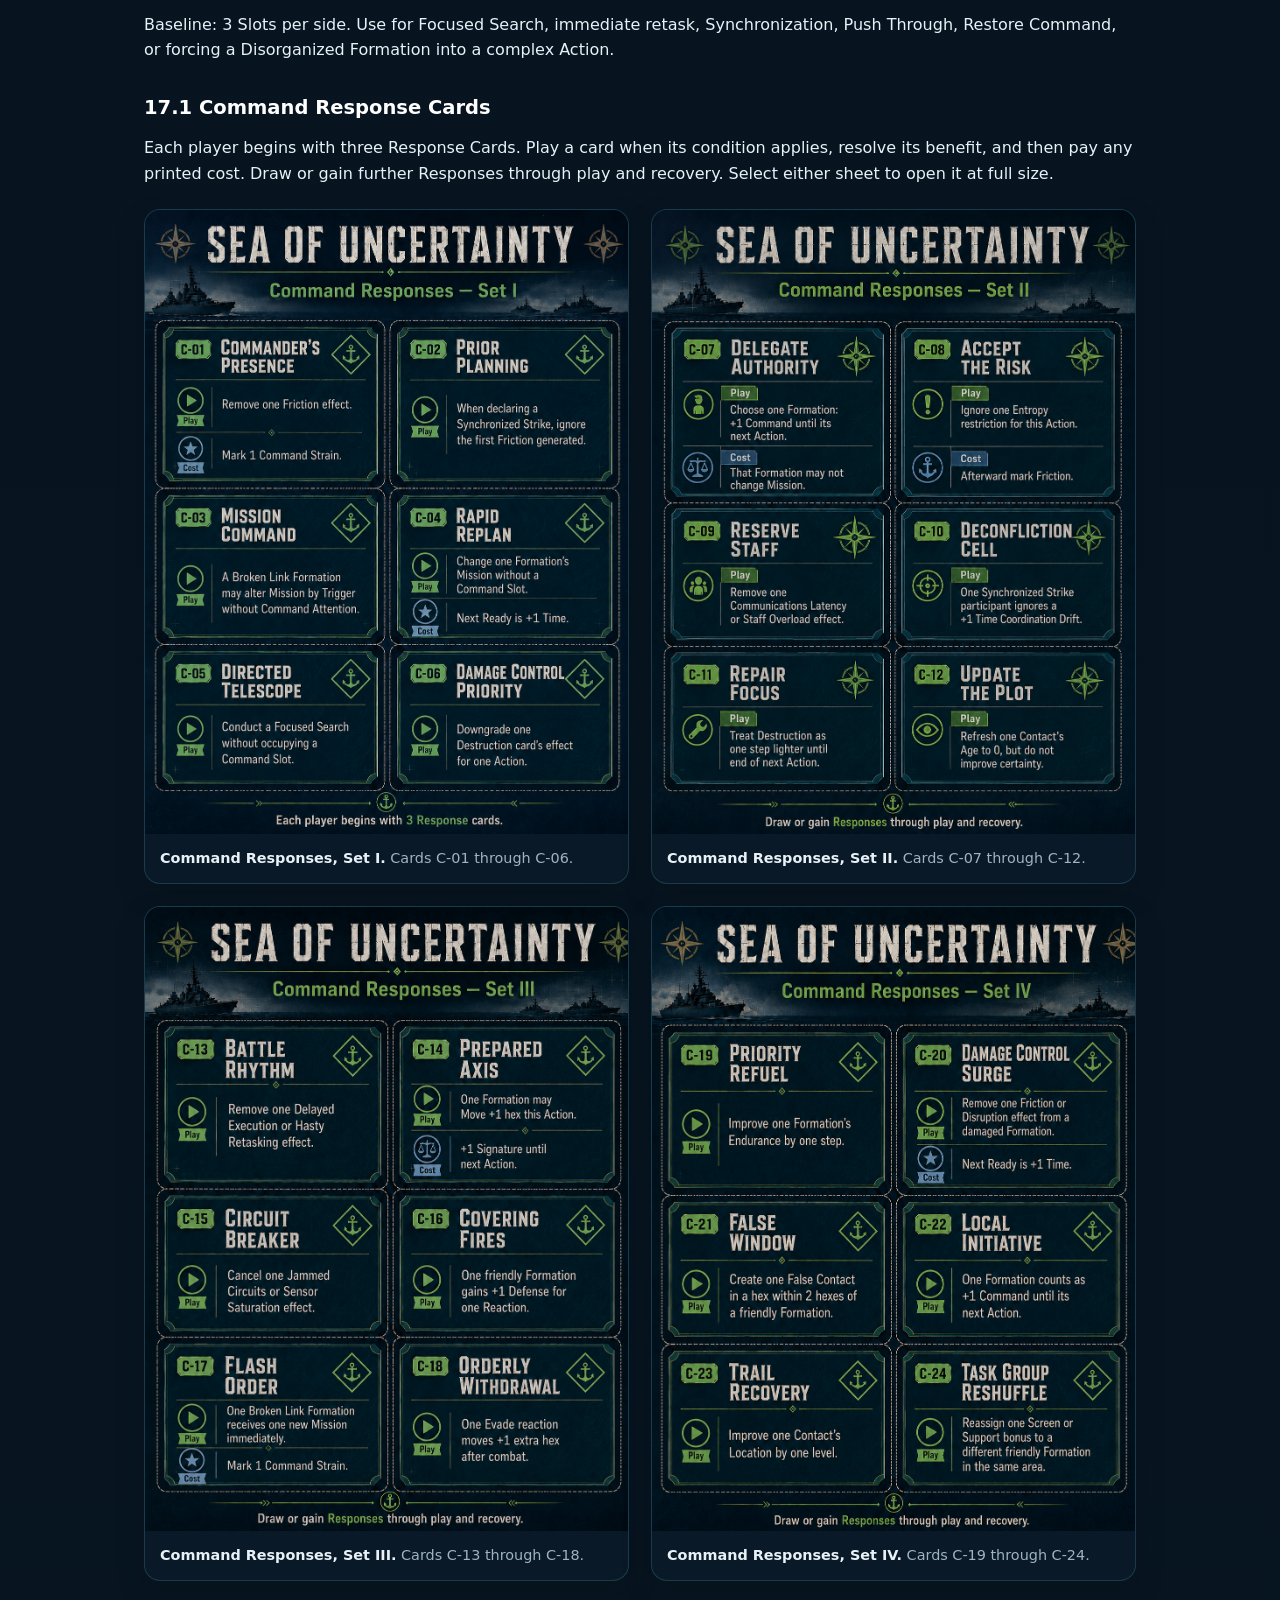
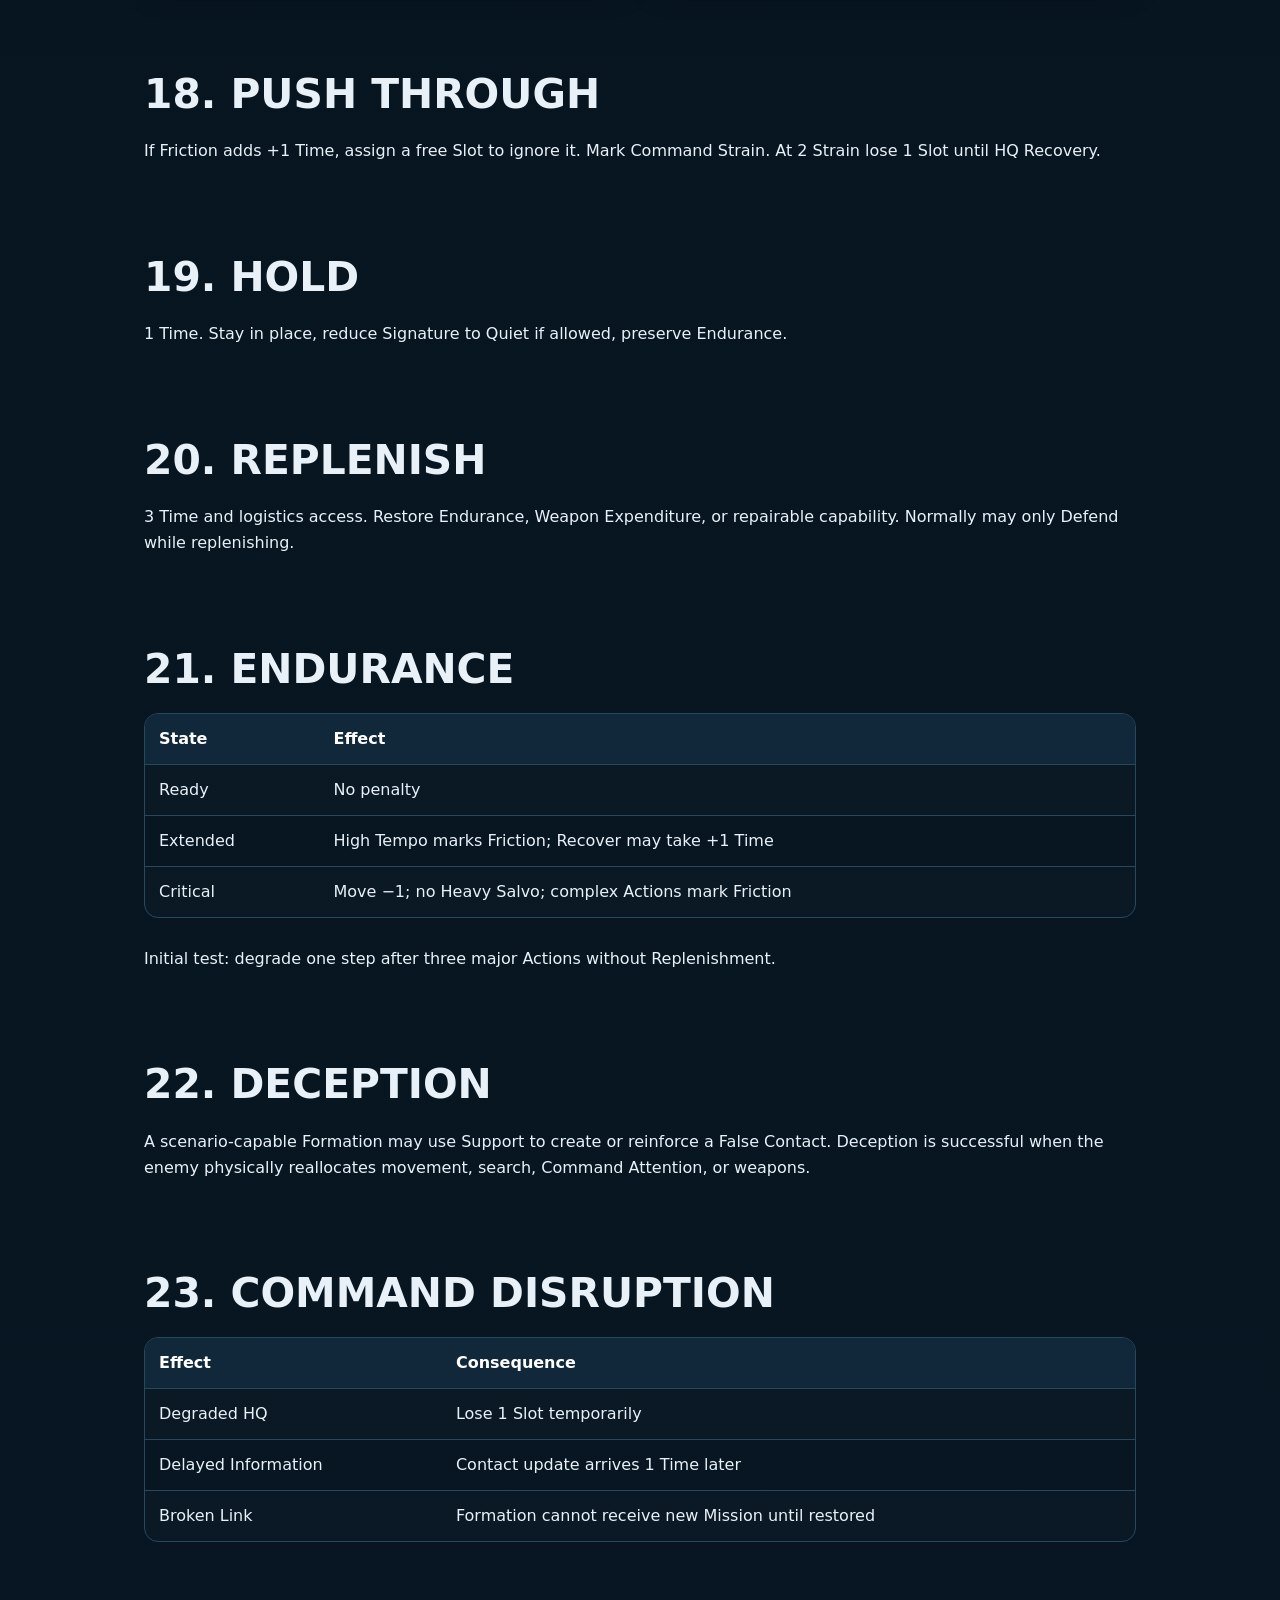
==== commit 8aa273c4: "Commit Now." ====
--- a/rules/SeaOfUncertainty/02_prototype_rules_v0_5.html
+++ b/rules/SeaOfUncertainty/02_prototype_rules_v0_5.html
@@ -9,6 +9,7 @@
 </div></div></div><main class="wrap">
 <section class="hero"><span class="kicker">Prototype Rules • v0.5</span><h1>Sea of Uncertainty</h1><p>An operational naval wargame of command, information, tempo, and combat.</p><div class="quote">Ready → Choose → Act → React → Resolve → Entropy → Schedule</div></section>
 <h2>0. Purpose</h2><p>This is the first deliberately table-playable rules draft with enough detail to support meaningful playtesting. The system is still a prototype, but every section below tells the player what to do and what choices matter.</p>
+<figure class="prototype-showcase"><a href="images/digital-prototype-command-map.png"><img src="images/digital-prototype-command-map.png" alt="Sea of Uncertainty digital prototype showing the 3D operational map, formation timeline, platform models, action controls, and active formation dossier"></a><figcaption><strong>Digital prototype in play.</strong> The solo command view presents the continuous Ready-Time sequence, 20-nautical-mile hex geography, formations, Contacts, and action controls in one operational picture. Select the image to view it at full resolution.</figcaption></figure>
 <h2>1. Components</h2><table><tr><th>Component</th><th>Use</th></tr><tr><td>Operational Map</td><td>Large sea / littoral hexes.</td></tr><tr><td>Formation Counters</td><td>CSGs, SAGs, submarines, air groups, amphibious and logistics forces.</td></tr><tr><td>Formation Cards</td><td>Ratings, weapons, Endurance, Mission, status.</td></tr><tr><td>Ready Markers</td><td>When each Formation acts next.</td></tr><tr><td>Contacts</td><td>Information picture.</td></tr><tr><td>Command Slots</td><td>Finite HQ attention.</td></tr><tr><td>Entropy Markers and Effect Cards</td><td>Friction / Disruption / Destruction and their specific consequences.</td></tr><tr><td>Command Response Cards</td><td>Limited responses that trade immediate advantages for costs or restrictions.</td></tr><tr><td>Weapon Expenditure</td><td>Major offensive expenditure.</td></tr></table>
 <h3>1.1 Formation Ratings</h3><table><tr><th>Rating</th><th>Meaning</th></tr><tr><td>Move</td><td>Mobility.</td></tr><tr><td>Search</td><td>Detection.</td></tr><tr><td>Signature</td><td>Detectability.</td></tr><tr><td>Strike</td><td>Offensive strength.</td></tr><tr><td>Defense</td><td>Survivability / defensive power.</td></tr><tr><td>ASW</td><td>Anti-submarine capability.</td></tr><tr><td>Command</td><td>Initiative / autonomy.</td></tr><tr><td>Endurance</td><td>Staying power.</td></tr></table>
 <h2>2. Operational Clock</h2><p>No alternating turns. Each Formation has a Ready marker. After acting, its Action Time plus Friction determines its next Ready Time.</p><h3>2.1 Advance</h3><p>Move directly to the next occupied Time space.</p><h3>2.2 Same-Time Order</h3><ol><li>Lower Entropy.</li><li>Higher Command.</li><li>1d6 tie-break.</li></ol><p>Then alternate Ready Formations.</p>
@@ -26,11 +27,14 @@
 <h3>13.1 Damage</h3><table><tr><th>State</th><th>Effect</th></tr><tr><td>Light</td><td>Temporary impairment.</td></tr><tr><td>Heavy</td><td>Mark Destruction; −1 offense.</td></tr><tr><td>Crippled</td><td>Mark Destruction; reduced move; no Heavy Salvo; limited reaction.</td></tr><tr><td>Destroyed</td><td>Remove / combat ineffective.</td></tr></table>
 <h2>14. SYNCHRONIZED STRIKES</h2><ol><li>Spend 1 Command Slot.</li><li>Declare participants and Strike Time.</li><li>All must be Ready by that Time.</li><li>Resolve all before defender fully recovers.</li></ol><table><tr><th>Sequence</th><th>Defense</th></tr><tr><td>1st</td><td>Normal</td></tr><tr><td>2nd</td><td>−1</td></tr><tr><td>3rd+</td><td>−2</td></tr></table><p>Three or more independent participants mark Friction. Lost target information forces abort, stale targeting, or retask with Command Attention.</p>
 <h2>15. ENTROPY</h2><table><tr><th>Source</th><th>Mark When</th><th>Effect</th></tr><tr><td>Friction</td><td>High Tempo / sync / extended ops / rapid retask</td><td>+1 Time after complex Actions</td></tr><tr><td>Disruption</td><td>EW / cyber / deception / command failure</td><td>−1 Search / sync</td></tr><tr><td>Destruction</td><td>Heavy+ damage</td><td>−1 offense</td></tr></table><table><tr><th>Sources</th><th>Entropy</th><th>Cohesion</th></tr><tr><td>0</td><td>Low</td><td>Cohesive</td></tr><tr><td>1</td><td>Moderate</td><td>Cohesive</td></tr><tr><td>2</td><td>High</td><td>Disrupted</td></tr><tr><td>3</td><td>Critical</td><td>Disorganized</td></tr></table>
-<h3>15.1 Entropy Effect Cards</h3><p>When an Entropy source is newly marked, draw an Effect Card of the matching type and apply its specific rule. The sheets below are the current card reference; use the response printed on a card when one is available. Select any sheet to open it at full size.</p>
+<h3>15.1 Entropy Effect Cards</h3><p>Every Entropy event draws one physical Effect Card from the matching deck, attaches it to the affected Formation, and places it in that side's visible Card Hand. Repeated events from an already-marked source draw additional cards, and their printed effects stack with the universal source penalty. Recovering selects and discards one Friction or Disruption card; the source remains marked while another matching card is attached. Destruction cards remain until repaired or reorganized. When a draw pile is exhausted, recycle its discard pile. The sheets below are the current card reference; use the response printed on a card when one is available.</p>
 <div class="rules-gallery">
-<figure class="rules-figure"><a href="images/entropy-friction.png"><img src="images/entropy-friction.png" alt="Six Friction effect cards: Delayed Execution, Staff Overload, Confused Priorities, Maintenance Backlog, Coordination Drift, and Overextended Watchbill"></a><figcaption><strong>Friction effects.</strong> Draw when Friction is newly marked.</figcaption></figure>
-<figure class="rules-figure"><a href="images/entropy-disruption.png"><img src="images/entropy-disruption.png" alt="Six Disruption effect cards: Corrupted Track, Communications Latency, Contradictory Reports, Broken Link, Sensor Saturation, and EW Shadow"></a><figcaption><strong>Disruption effects.</strong> Draw when Disruption is newly marked.</figcaption></figure>
-<figure class="rules-figure"><a href="images/entropy-destruction.png"><img src="images/entropy-destruction.png" alt="Six Destruction effect cards: Flight Ops Degraded, Sensor Damage, Propulsion Damage, Magazine Damage, Command Spaces Hit, and Escort Lost"></a><figcaption><strong>Destruction effects.</strong> Draw when Destruction is newly marked.</figcaption></figure>
+<figure class="rules-figure"><a href="images/entropy-friction.png"><img src="images/entropy-friction.png" alt="Six Friction effect cards: Delayed Execution, Staff Overload, Confused Priorities, Maintenance Backlog, Coordination Drift, and Overextended Watchbill"></a><figcaption><strong>Friction effects.</strong> Draw whenever a Friction event occurs.</figcaption></figure>
+<figure class="rules-figure"><a href="images/0227dc15-3a0c-4a4a-952d-52bfc25f5c93.png"><img src="images/0227dc15-3a0c-4a4a-952d-52bfc25f5c93.png" alt="Friction Set II cards F-07 through F-12"></a><figcaption><strong>Friction effects, Set II.</strong> Cards F-07 through F-12.</figcaption></figure>
+<figure class="rules-figure"><a href="images/entropy-disruption.png"><img src="images/entropy-disruption.png" alt="Six Disruption effect cards: Corrupted Track, Communications Latency, Contradictory Reports, Broken Link, Sensor Saturation, and EW Shadow"></a><figcaption><strong>Disruption effects.</strong> Draw whenever a Disruption event occurs.</figcaption></figure>
+<figure class="rules-figure"><a href="images/98d94f27-922d-40de-b75e-6f8e471f6146.png"><img src="images/98d94f27-922d-40de-b75e-6f8e471f6146.png" alt="Disruption Set II cards D-07 through D-12"></a><figcaption><strong>Disruption effects, Set II.</strong> Cards D-07 through D-12.</figcaption></figure>
+<figure class="rules-figure"><a href="images/entropy-destruction.png"><img src="images/entropy-destruction.png" alt="Six Destruction effect cards: Flight Ops Degraded, Sensor Damage, Propulsion Damage, Magazine Damage, Command Spaces Hit, and Escort Lost"></a><figcaption><strong>Destruction effects.</strong> Draw whenever a Destruction event occurs.</figcaption></figure>
+<figure class="rules-figure"><a href="images/d5445519-04e2-47e5-9ab5-0b7ec6c43c0f.png"><img src="images/d5445519-04e2-47e5-9ab5-0b7ec6c43c0f.png" alt="Destruction Set II cards X-07 through X-12"></a><figcaption><strong>Destruction effects, Set II.</strong> Cards X-07 through X-12.</figcaption></figure>
 </div>
 <h2>16. RECOVER</h2><p>Spend 2 Time. Remove Friction, or remove Disruption if the cause is no longer active. Destruction needs repair / replenishment / special capability.</p>
 <h2>17. COMMAND ATTENTION</h2><p>Baseline: 3 Slots per side. Use for Focused Search, immediate retask, Synchronization, Push Through, Restore Command, or forcing a Disorganized Formation into a complex Action.</p>
@@ -38,6 +42,8 @@
 <div class="rules-gallery">
 <figure class="rules-figure"><a href="images/command-responses-set-1.png"><img src="images/command-responses-set-1.png" alt="Command Response cards Set I: Commander's Presence, Prior Planning, Mission Command, Rapid Replan, Directed Telescope, and Damage Control Priority"></a><figcaption><strong>Command Responses, Set I.</strong> Cards C-01 through C-06.</figcaption></figure>
 <figure class="rules-figure"><a href="images/command-responses-set-2.png"><img src="images/command-responses-set-2.png" alt="Command Response cards Set II: Delegate Authority, Accept the Risk, Reserve Staff, Deconfliction Cell, Repair Focus, and Update the Plot"></a><figcaption><strong>Command Responses, Set II.</strong> Cards C-07 through C-12.</figcaption></figure>
+<figure class="rules-figure"><a href="images/01c5845d-59d4-4191-ba14-e292a4a0c172.png"><img src="images/01c5845d-59d4-4191-ba14-e292a4a0c172.png" alt="Command Response cards C-13 through C-18"></a><figcaption><strong>Command Responses, Set III.</strong> Cards C-13 through C-18.</figcaption></figure>
+<figure class="rules-figure"><a href="images/33c8ab2b-0624-4fc8-9ce3-f418c9fe8126.png"><img src="images/33c8ab2b-0624-4fc8-9ce3-f418c9fe8126.png" alt="Command Response cards C-19 through C-24"></a><figcaption><strong>Command Responses, Set IV.</strong> Cards C-19 through C-24.</figcaption></figure>
 </div>
 <h2>18. PUSH THROUGH</h2><p>If Friction adds +1 Time, assign a free Slot to ignore it. Mark Command Strain. At 2 Strain lose 1 Slot until HQ Recovery.</p>
 <h2>19. HOLD</h2><p>1 Time. Stay in place, reduce Signature to Quiet if allowed, preserve Endurance.</p>
--- a/rules/SeaOfUncertainty/styles.css
+++ b/rules/SeaOfUncertainty/styles.css
@@ -128,6 +128,23 @@
   font-size:.9rem;
 }
 .rules-figure figcaption strong{color:var(--ink)}
+.prototype-showcase{
+  margin:24px 0 38px;
+  overflow:hidden;
+  border:1px solid rgba(89,195,217,.28);
+  border-radius:18px;
+  background:rgba(4,16,26,.86);
+  box-shadow:0 18px 42px rgba(0,0,0,.24);
+}
+.prototype-showcase a{display:block;background:#04101a}
+.prototype-showcase img{display:block;width:100%;height:auto}
+.prototype-showcase figcaption{
+  padding:15px 18px 17px;
+  color:var(--muted);
+  font-size:.92rem;
+  line-height:1.55;
+}
+.prototype-showcase figcaption strong{color:var(--ink)}
 .phase{
   margin:18px 0;padding:22px;border-radius:16px;
   border:1px solid var(--line);background:rgba(12,29,42,.74)
@@ -188,10 +205,12 @@
   a{color:#111}
   .quote{background:#f6f6f6;color:#111}
   .rules-gallery{display:block}
-  .rules-figure{margin:0 0 24px;break-inside:avoid;box-shadow:none;background:#fff;border-color:#999}
+  .rules-figure,.prototype-showcase{margin:0 0 24px;break-inside:avoid;box-shadow:none;background:#fff;border-color:#999}
   .rules-figure a{background:#fff}
   .rules-figure img{max-height:9in;width:auto;max-width:100%;margin:0 auto}
-  .rules-figure figcaption,.rules-figure figcaption strong{color:#111}
+  .prototype-showcase a{background:#fff}
+  .prototype-showcase img{width:100%;height:auto}
+  .rules-figure figcaption,.rules-figure figcaption strong,.prototype-showcase figcaption,.prototype-showcase figcaption strong{color:#111}
 }
 
 main.wrap > h2:first-of-type{margin-top:1.6em}
